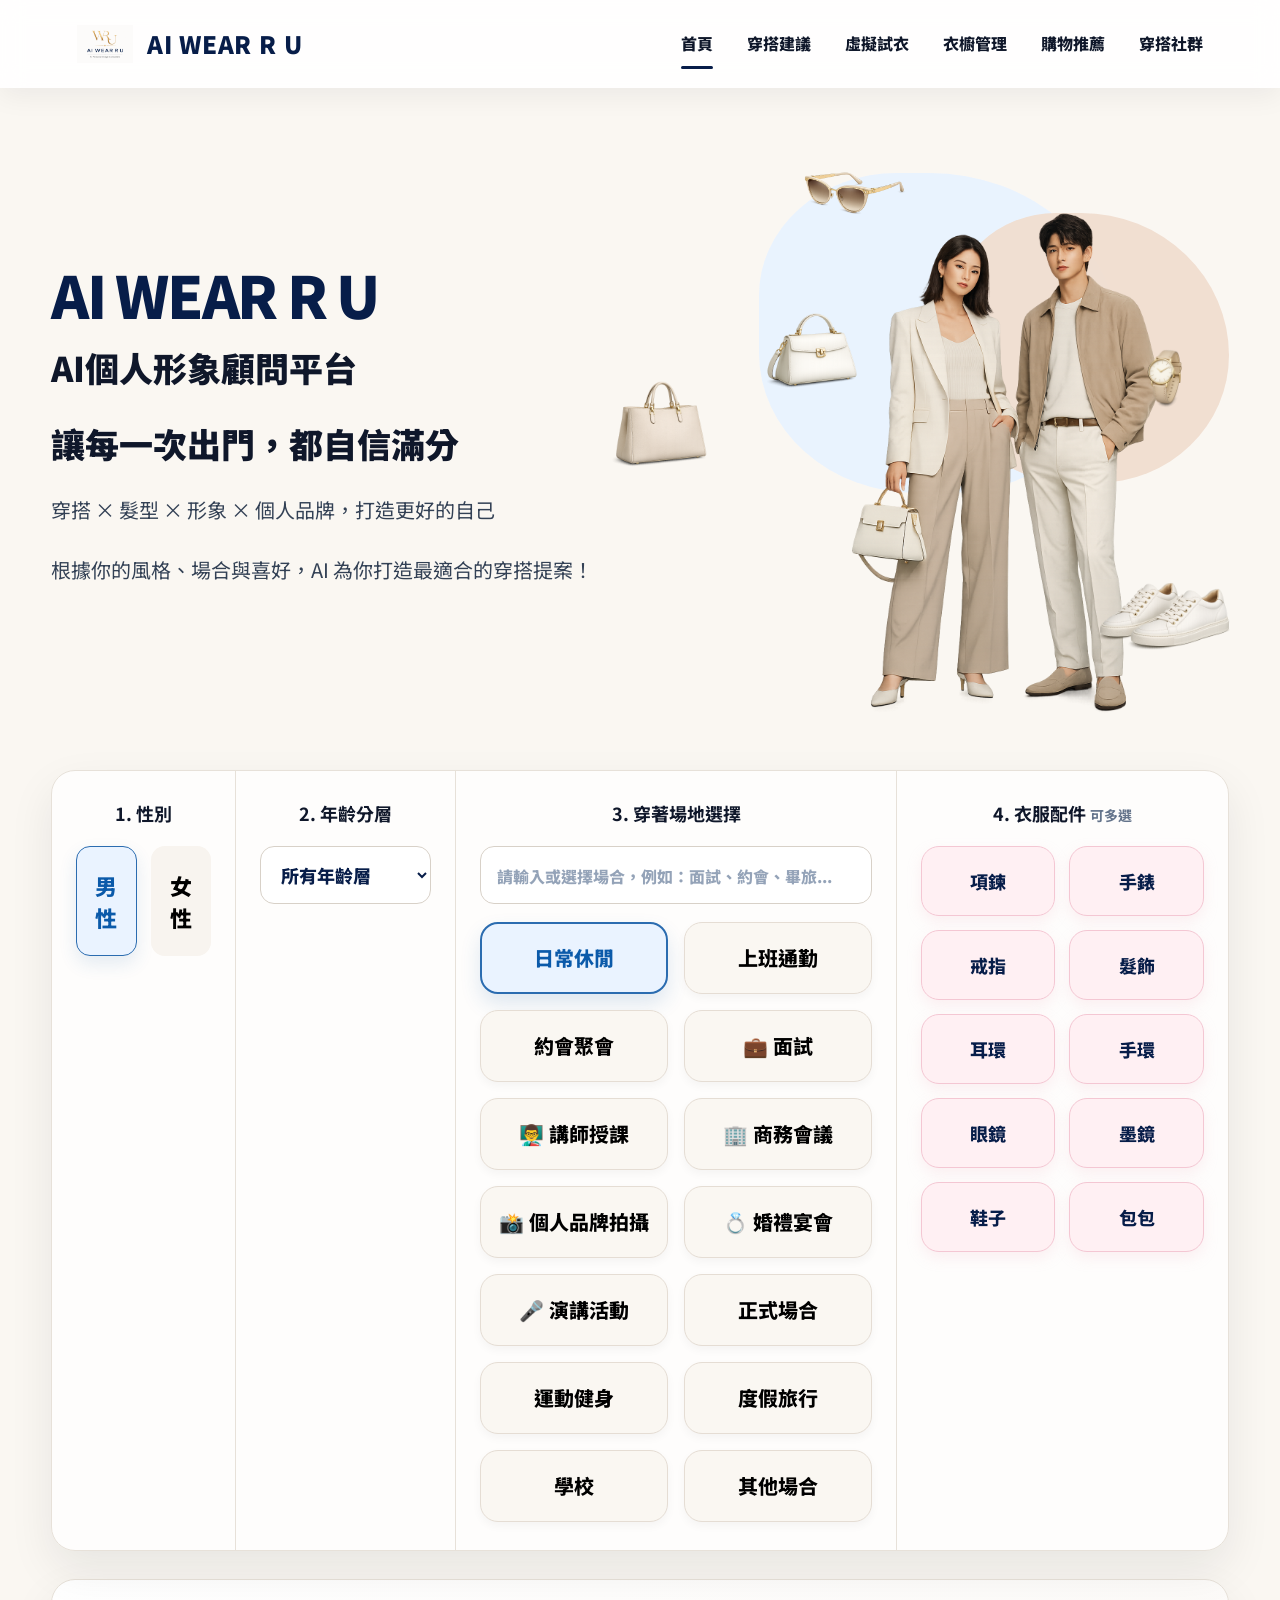
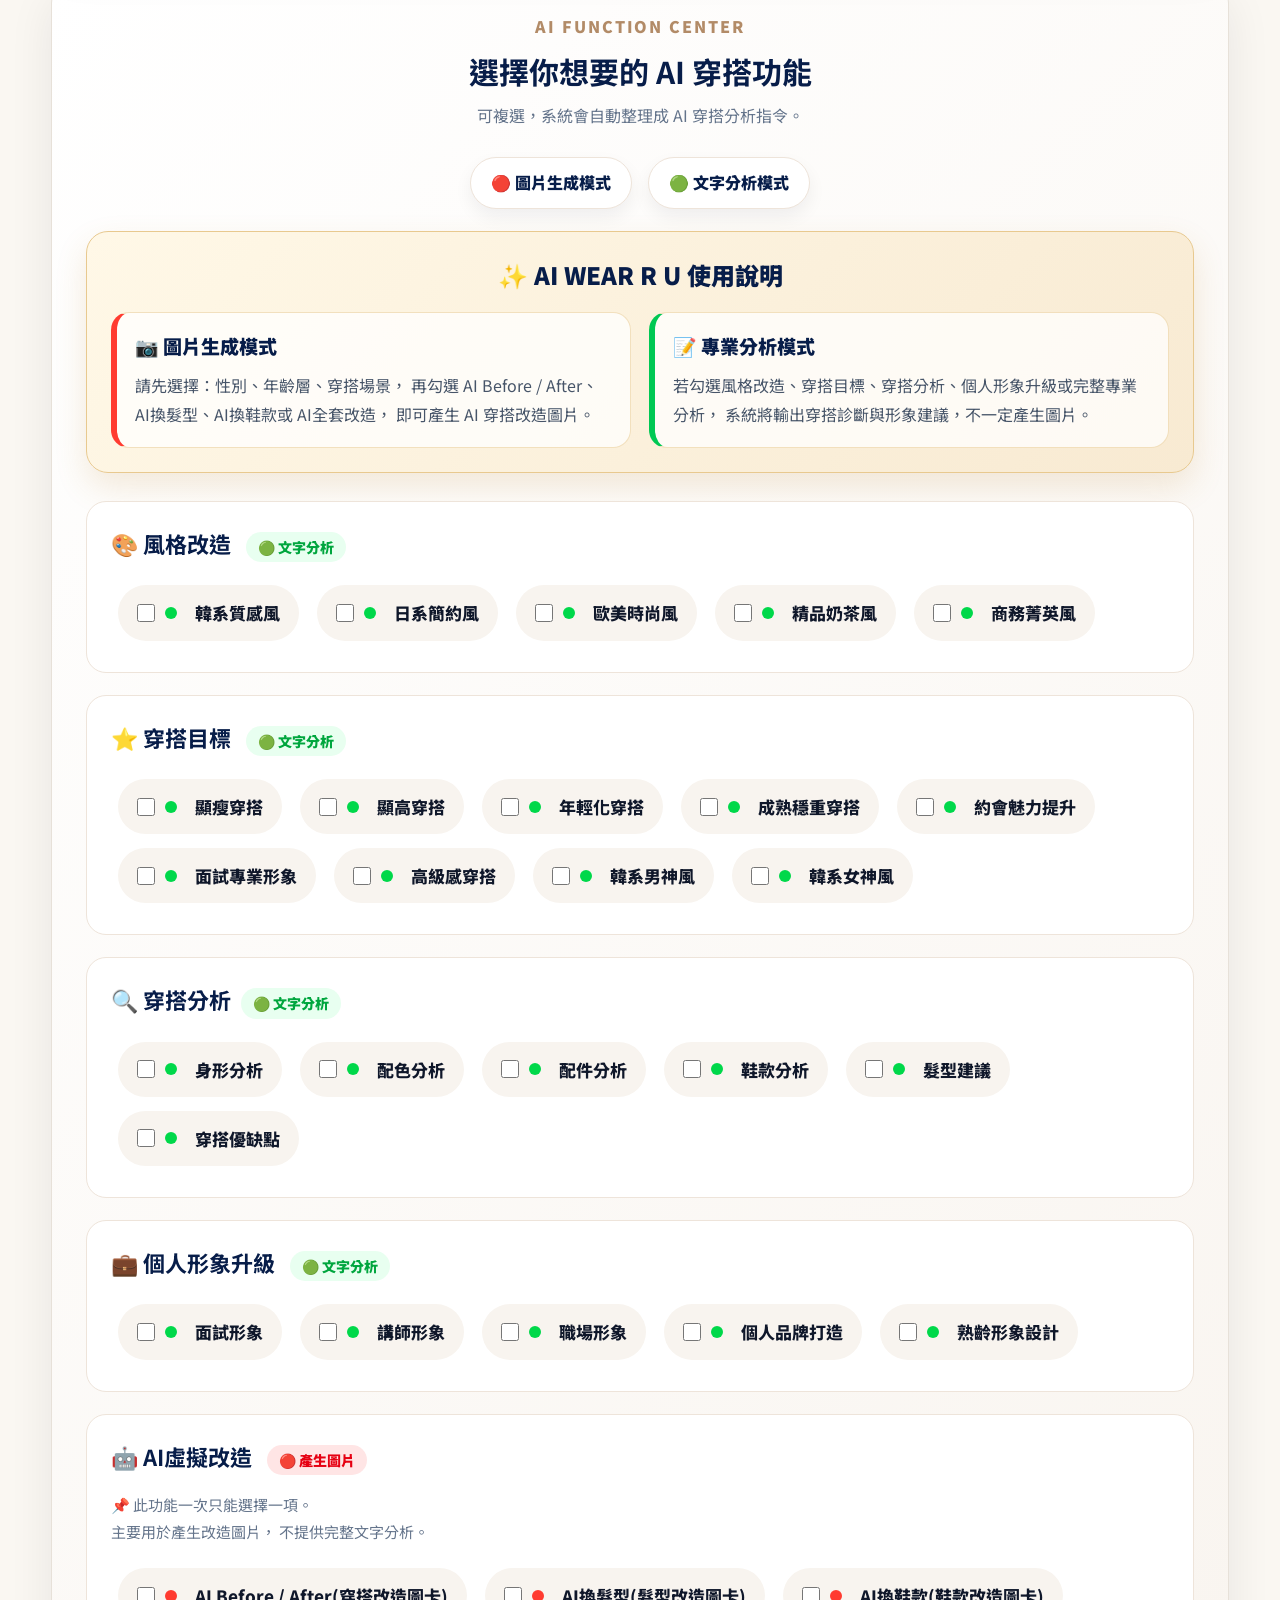
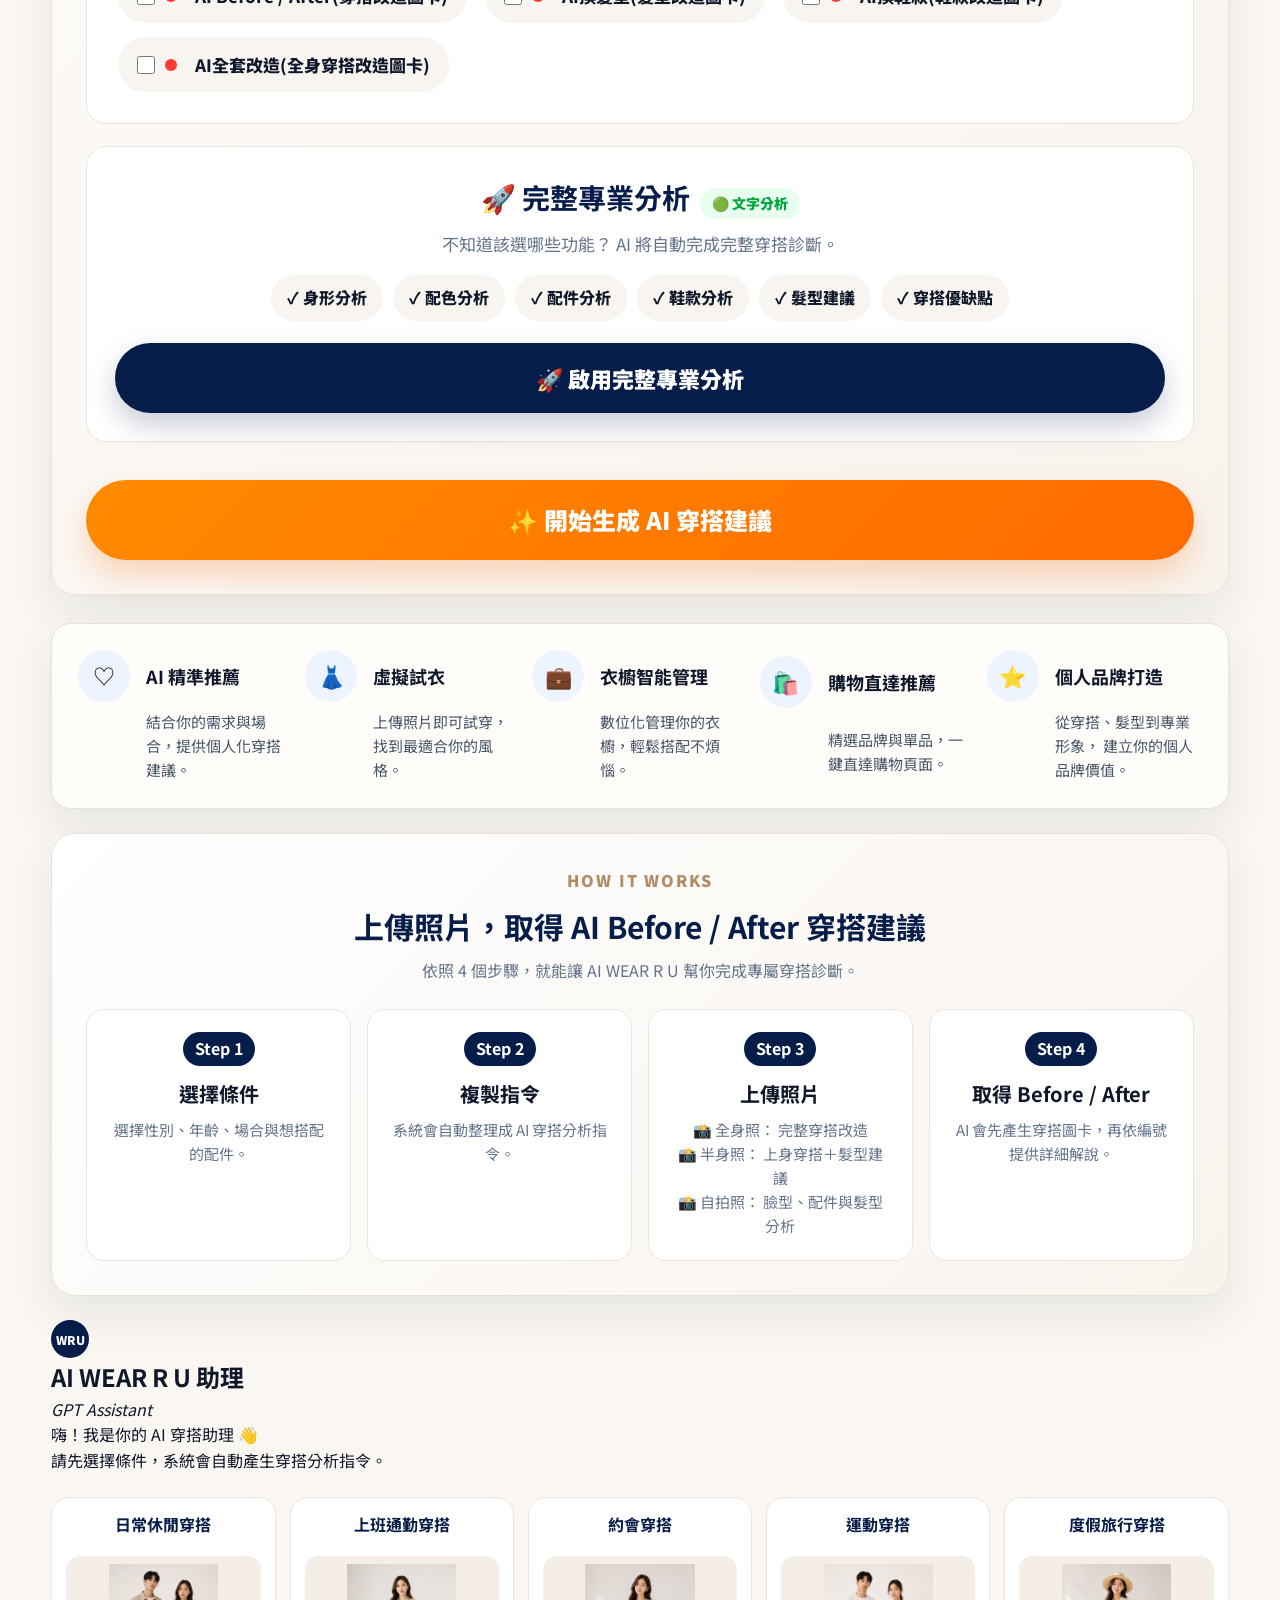
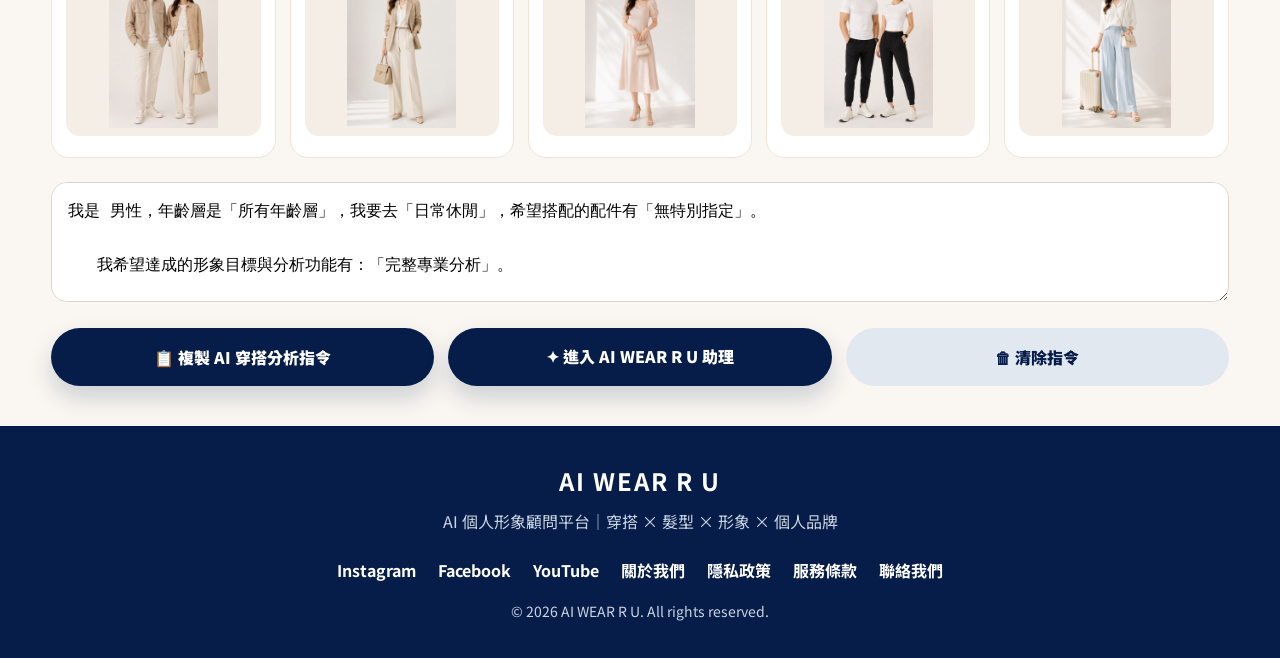
==== index.html @ 5ec74485 "Add files via upload" ====
<!DOCTYPE html>
<html lang="zh-Hant">
<head>
  <meta charset="UTF-8" />
  <meta name="viewport" content="width=device-width, initial-scale=1.0" />
  <meta name="google-site-verification" content="wLQnbGi0252et4Q2FGCubos4FZW1tLeOlk8eGrW8YYI" />
  <meta
       name="description"
       content="AI WEAR R U 是免費 AI 個人形象顧問平台，提供穿搭分析、髮型建議、面試形象、講師形象、職場形象、熟齡形象、AI虛擬改造與個人品牌打造服務。">

  <meta property="og:title"
        content="AI WEAR R U｜AI個人形象顧問平台">

  <meta property="og:description"
        content="穿搭 × 髮型 × 形象 × 個人品牌">

  <meta property="og:image"
        content="https://r91628120.github.io/ai-wear-r-u/og-cover.jpg">

  <meta
       name="keywords"
       content="
       AI穿搭,
       AI穿搭顧問,
       AI形象顧問,
       AI個人形象顧問,
       穿搭分析,
       髮型建議,
       面試穿搭,
       面試形象,
       職場形象,
       熟齡形象,
       個人品牌,
       AI虛擬改造,
       AI Before After,
       AI換髮型,
       AI換鞋款,
       穿搭建議,
       服裝搭配,
       AI個人品牌,
       個人品牌打造,
       講師形象,
       面試形象,
       職場穿搭,
       職場形象,
       熟齡穿搭,
       熟齡形象,
       專業形象顧問,
       個人形象設計

   ">
  
   <meta
      property="og:image"
      content="https://r91628120.github.io/ai-wear-r-u/assets/favicon.png"> 
      
   <meta property="og:type"
         content="website">

    <meta property="og:url"
          content="https://r91628120.github.io/ai-wear-r-u/">

    <meta property="og:site_name"
          content="AI WEAR R U">

    <meta name="robots"
      content="index, follow">

    <meta name="author"
      content="AI WEAR R U">

    <link rel="canonical"
      href="https://r91628120.github.io/ai-wear-r-u/">

    <meta name="twitter:card"
      content="summary_large_image">

    <meta name="twitter:title"
      content="AI WEAR R U｜AI個人形象顧問平台">

    <meta name="twitter:description"
      content="AI穿搭分析、髮型建議、個人品牌打造與AI虛擬改造平台">

    <meta name="twitter:image"
      content="https://r91628120.github.io/ai-wear-r-u/assets/og-cover.jpg">


    <link
      rel="icon"
      type="image/png"
      href="./assets/favicon.png">


  <title>AI WEAR R U｜AI個人形象顧問平台｜穿搭分析・髮型建議・面試形象</title>
  <link rel="stylesheet" href="style.css" />
  <link href="https://fonts.googleapis.com/css2?family=Noto+Sans+TC:wght@400;500;700;900&display=swap" rel="stylesheet">
</head>
<body>
  <header class="site-header">
    <a class="brand" href="#top">
     <img
       src="./assets/logo.png"
       alt="AI WEAR R U"
       class="site-logo"
     >

      <span>AI WEAR R U</span>
    </a>
    <nav class="nav">
      <a class="active" href="#top">首頁</a>
      <a href="#assistant">穿搭建議</a>
      <a href="#tryon">虛擬試衣</a>
      <a href="#wardrobe">衣櫥管理</a>
      <a href="#shop">購物推薦</a>
      <a href="#community">穿搭社群</a>
    </nav>
  </header>

  <main id="top">
    <section class="hero section-shell">
      <div class="hero-copy">
       <h1>AI WEAR R U</h1>

       <h2>AI個人形象顧問平台</h2>
       
        <h2>讓每一次出門，都自信滿分</h2>
        <p>穿搭 × 髮型 × 形象 × 個人品牌，打造更好的自己</p>
        <p>根據你的風格、場合與喜好，AI 為你打造最適合的穿搭提案！</p>
        
      </div>

      <div class="hero-art">

       <div class="blob blob-blue"></div>
       <div class="blob blob-beige"></div>

       <img
         src="./assets/hero-couple.png"
         class="hero-couple"
         alt="AI WEAR R U"
       >

      <img
        src="./assets/sunglasses.png"
        class="floating sunglasses"
      >

      <img
        src="./assets/bag-1.png"
        class="floating bag1"
      >

     <img
        src="./assets/bag-2.png"
        class="floating bag2"
     >

    <img
       src="./assets/watch.png"
       class="floating watch"
    >

    <img
       src="./assets/shoes.png"
       class="floating shoes"
    >

   </div>
    </section>

    <section class="control-panel section-shell">
    
      <div class="step gender-step">
        <h3>1. 性別</h3>
        <div class="choice-row" data-group="gender">
          <button class="choice is-active" data-value="男性">男性</button>
          <button class="choice" data-value="女性">女性</button>
        </div>
      </div>

      <div class="step age-step">
        <h3>2. 年齡分層</h3>
        <select id="age">
          <option value="所有年齡層">所有年齡層</option>
          <option value="青少年 13-18歲">青少年（13-18）</option>
          <option value="年輕族群 19-30歲">年輕族群（19-30）</option>
          <option value="成熟族群 31-54歲">成熟族群（31-54）</option>
          <option value="55歲以上">55+</option>
        </select>
      </div>

      <div class="step occasion-step">
        <h3>3. 穿著場地選擇</h3>
        <input id="customOccasion" type="text" placeholder="請輸入或選擇場合，例如：面試、約會、畢旅..." />
        <div class="pill-grid" data-group="occasion">
          <button class="pill is-active" data-value="日常休閒">日常休閒</button>
          <button class="pill" data-value="上班通勤">上班通勤</button>
          <button class="pill" data-value="約會聚會">約會聚會</button>
          <button class="pill" data-value="面試">💼 面試</button>
          <button class="pill" data-value="講師授課">👨‍🏫 講師授課</button>
          <button class="pill" data-value="商務會議">🏢 商務會議</button>
          <button class="pill" data-value="個人品牌拍攝">📸 個人品牌拍攝</button>
          <button class="pill" data-value="婚禮宴會">💍 婚禮宴會</button>
          <button class="pill" data-value="演講活動">🎤 演講活動</button>
          <button class="pill" data-value="正式場合">正式場合</button>
          <button class="pill" data-value="運動健身">運動健身</button>
          <button class="pill" data-value="度假旅行">度假旅行</button>
          <button class="pill" data-value="學校">學校</button>        
          <button class="pill" data-value="其他場合">其他場合</button>
        </div>
      </div>

      <div class="step accessories-step">
        <h3>4. 衣服配件 <span>可多選</span></h3>
        <div class="accessory-grid" id="accessories">
          <button data-value="項鍊">項鍊</button>
          <button data-value="手錶">手錶</button>
          <button data-value="戒指">戒指</button>
          <button data-value="髮飾">髮飾</button>
          <button data-value="耳環">耳環</button>
          <button data-value="手環">手環</button>
          <button data-value="眼鏡">眼鏡</button>
          <button data-value="墨鏡">墨鏡</button>
          <button data-value="鞋子">鞋子</button>
          <button data-value="包包">包包</button>
        </div>
      </div>

      </section>

      <section class="ai-functions section-shell">
      
        <div class="function-head">
           <span>AI FUNCTION CENTER</span>
             <h2>選擇你想要的 AI 穿搭功能</h2>
             <p>可複選，系統會自動整理成 AI 穿搭分析指令。</p>
        </div>

        <div class="mode-notice">
        <div class="mode-item image-mode">🔴 圖片生成模式</div>
        <div class="mode-item text-mode">🟢 文字分析模式</div>
        </div>

        <div class="usage-card">
           <h3>✨ AI WEAR R U 使用說明</h3>

        <div class="usage-grid">
        <div class="usage-item image">
           <h4>📷 圖片生成模式</h4>
             <p>
               請先選擇：性別、年齡層、穿搭場景，
               再勾選 AI Before / After、AI換髮型、AI換鞋款或 AI全套改造，
               即可產生 AI 穿搭改造圖片。
             </p>
        </div>

        <div class="usage-item text">
           <h4>📝 專業分析模式</h4>
             <p>
                若勾選風格改造、穿搭目標、穿搭分析、個人形象升級或完整專業分析，
                系統將輸出穿搭診斷與形象建議，不一定產生圖片。
             </p>
        </div>
       </div>
      </div>
          
         <div class="func-group">
           <h3>🎨 風格改造
             <span class="mode-badge-green">
                  🟢 文字分析
             </span>
           </h3>

            <label><input type="checkbox" value="韓系質感風"><span class="green-dot"></span>韓系質感風</label>
            <label><input type="checkbox" value="日系簡約風"><span class="green-dot"></span>日系簡約風</label>
            <label><input type="checkbox" value="歐美時尚風"><span class="green-dot"></span>歐美時尚風</label>
            <label><input type="checkbox" value="精品奶茶風"><span class="green-dot"></span>精品奶茶風</label>
            <label><input type="checkbox" value="商務菁英風"><span class="green-dot"></span>商務菁英風</label>

         </div>

         <div class="func-group">

           <h3>⭐ 穿搭目標
             <span class="mode-badge-green">
                🟢 文字分析
             </span>
           </h3>

              <label>
                 <input type="checkbox"
                        value="顯瘦穿搭">
                 <span class="green-dot"></span>
                        顯瘦穿搭
              </label>

              <label>
               <input type="checkbox"
                      value="顯高穿搭">
                       <span class="green-dot"></span>
                       顯高穿搭
              </label>

              <label>
               <input type="checkbox"
                      value="年輕化穿搭">
                       <span class="green-dot"></span>
                       年輕化穿搭
               </label>

              <label>
               <input type="checkbox"
                      value="成熟穩重穿搭">
                      <span class="green-dot"></span>
                      成熟穩重穿搭
               </label>

              <label>
               <input type="checkbox"
                      value="約會魅力提升">
                      <span class="green-dot"></span>
                      約會魅力提升
               </label>

              <label>
               <input type="checkbox"
                      value="面試專業形象">
                      <span class="green-dot"></span>
                      面試專業形象
              </label>

              <label>
                <input type="checkbox"
                       value="高級感穿搭">
                       <span class="green-dot"></span>
                       高級感穿搭
              </label>

              <label>
                <input type="checkbox"
                       value="韓系男神風">
                       <span class="green-dot"></span>
                       韓系男神風
              </label>

               <label>
                 <input type="checkbox"
                        value="韓系女神風">
                        <span class="green-dot"></span>
                        韓系女神風
                 </label>


          </div>  
        
        
         <div class="func-group">

            <h3>🔍 穿搭分析<span class="mode-badge-green">
                 🟢 文字分析</span>
            </h3>

             <label><input type="checkbox" value="身形分析"><span class="green-dot"></span>身形分析</label>

             <label><input type="checkbox" value="配色分析"><span class="green-dot"></span>配色分析</label>

             <label><input type="checkbox" value="配件分析"><span class="green-dot"></span>配件分析</label>

             <label><input type="checkbox" value="鞋款分析"><span class="green-dot"></span>鞋款分析</label>

             <label><input type="checkbox" value="髮型建議"><span class="green-dot"></span>髮型建議</label>

             <label><input type="checkbox" value="穿搭優缺點"><span class="green-dot"></span>穿搭優缺點</label>

         </div>

        <div class="func-group">

            <h3>💼 個人形象升級
              <span class="mode-badge-green">
                 🟢 文字分析
              </span>
            </h3>

             <label>
               <input type="checkbox" value="面試形象">
                 <span class="green-dot"></span>
                 面試形象
             </label>

             <label>
              <input type="checkbox" value="講師形象">
                  <span class="green-dot"></span>
                  講師形象
             </label>

             <label>
              <input type="checkbox" value="職場形象">
                  <span class="green-dot"></span>
                  職場形象
              </label>

              <label>
                  <input type="checkbox" value="個人品牌打造">
                   <span class="green-dot"></span>
                   個人品牌打造
              </label>

              <label>
                  <input type="checkbox" value="熟齡形象設計">
                   <span class="green-dot"></span>
                   熟齡形象設計
              </label>

        </div>

         <div class="func-group">

            <h3>🤖 AI虛擬改造
              <span class="mode-badge-red">
                   🔴 產生圖片</span>
            </h3>

               <p class="virtual-tip">
                📌 此功能一次只能選擇一項。
               <br>
                    主要用於產生改造圖片，
                    不提供完整文字分析。
               </p>


               <label>
                 <input type="checkbox"
                        value="AI Before After">
                        <span class="red-dot"></span>
                          AI Before / After(穿搭改造圖卡)                
                </label>

              <label>
                 <input type="checkbox"
                        value="AI換髮型">
                        <span class="red-dot"></span>
                         AI換髮型(髮型改造圖卡)
              </label>

              <label>
                <input type="checkbox"
                       value="AI換鞋款">
                       <span class="red-dot"></span>
                        AI換鞋款(鞋款改造圖卡)
              </label>

              <label>
               <input type="checkbox"
                      value="AI全套改造">
                      <span class="red-dot"></span>
                       AI全套改造(全身穿搭改造圖卡)
              </label>

        </div> 

        <div class="analysis-box">

             <h3>🚀 完整專業分析<span class="mode-badge-green">
                 🟢 文字分析</span>
             </h3>

                 <p>
                  不知道該選哪些功能？
                  AI 將自動完成完整穿搭診斷。
                 </p>

            <div class="analysis-list">

              <span>✓ 身形分析</span>
              <span>✓ 配色分析</span>
              <span>✓ 配件分析</span>
              <span>✓ 鞋款分析</span>
              <span>✓ 髮型建議</span>
              <span>✓ 穿搭優缺點</span>
              

            </div>

            <button id="fullAnalysisBtn"
                    class="full-analysis-btn">
                   🚀 啟用完整專業分析
            </button>

        </div>

          <button
            class="generate-final-btn"
            id="generatePrompt">

            ✨ 開始生成 AI 穿搭建議

          </button>

       </section>


    <section class="features section-shell">
  <article><span>♡</span><b>AI 精準推薦</b><p>結合你的需求與場合，提供個人化穿搭建議。</p></article>
  <article><span>👗</span><b>虛擬試衣</b><p>上傳照片即可試穿，找到最適合你的風格。</p></article>
  <article><span>💼</span><b>衣櫥智能管理</b><p>數位化管理你的衣櫥，輕鬆搭配不煩惱。</p></article>
  <article><span>🛍️</span><b>購物直達推薦</b><p>精選品牌與單品，一鍵直達購物頁面。</p></article>
  <article>
     <span>⭐</span>
     <b>個人品牌打造</b>
     <p>
       從穿搭、髮型到專業形象，
       建立你的個人品牌價值。
     </p>
  </article>
</section>

<section class="upload-guide section-shell">
  <div class="guide-head">
    <span>HOW IT WORKS</span>
    <h2>上傳照片，取得 AI Before / After 穿搭建議</h2>
    <p>依照 4 個步驟，就能讓 AI WEAR R U 幫你完成專屬穿搭診斷。</p>
  </div>

  <div class="guide-steps">
    <article>
      <b>Step 1</b>
      <h3>選擇條件</h3>
      <p>選擇性別、年齡、場合與想搭配的配件。</p>
    </article>

    <article>
      <b>Step 2</b>
      <h3>複製指令</h3>
      <p>系統會自動整理成 AI 穿搭分析指令。</p>
    </article>

    <article>
      <b>Step 3</b>
     <h3>上傳照片</h3>

      <p>
        📸 全身照：
            完整穿搭改造<br>

        📸 半身照：
           上身穿搭＋髮型建議<br>

        📸 自拍照：
           臉型、配件與髮型分析
      </p>
    </article>

    <article>
      <b>Step 4</b>
      <h3>取得 Before / After</h3>
      <p>AI 會先產生穿搭圖卡，再依編號提供詳細解說。</p>
    </article>
   </div>
  </section>

  <section class="assistant-v3 section-shell" id="assistant">
         <div class="chat-area">
           <div class="assistant-title">
          <span class="brand-mark small">WRU</span>
           <h2>AI WEAR R U 助理</h2>
           <em>GPT Assistant</em>
         </div>

         <div class="message">
           嗨！我是你的 AI 穿搭助理 👋<br>
           請先選擇條件，系統會自動產生穿搭分析指令。
         </div>

    <div class="look-row">
      <article>
        <b>日常休閒穿搭</b>
        <img src="./assets/look-casual.png" class="look-img" alt="日常休閒穿搭">
      </article>

      <article>
        <b>上班通勤穿搭</b>
        <img src="./assets/look-work.png" class="look-img" alt="上班通勤穿搭">
      </article>

      <article>
        <b>約會穿搭</b>
        <img src="./assets/look-date-1.png" class="look-img" alt="約會穿搭">
      </article>

      <article>
        <b>運動穿搭</b>
        <img src="./assets/look-sport.png" class="look-img" alt="運動穿搭">
      </article>

      <article>
        <b>度假旅行穿搭</b>
        <img src="./assets/look-travel.png" class="look-img" alt="度假旅行穿搭">
      </article>
       
    </div>

    <div class="prompt-bar">
      <textarea id="promptPreview" placeholder="系統會自動產生穿搭指令，也可以自行修改內容..."></textarea>
    </div>

    <div class="v3-actions">
      <button id="copyPromptBtn" class="locked-btn">
        📋 複製 AI 穿搭分析指令
      </button>

      <a id="gptLink"
         href="https://chatgpt.com/g/g-6a1d87b0c6b48191aaa400c9c937a813-ai-wear-r-u-zhi-hui-chuan-da-gu-wen-ping-tai"
         target="_blank"
         class="enter-gpt-btn">
        ✦ 進入 AI WEAR R U 助理
      </a>

      <button type="button" id="clearPromptBtn" class="secondary-btn">
        🗑 清除指令
      </button>
    </div>

    <div id="toast" class="toast">
      已複製 AI 穿搭分析指令！
    </div>
  </div>
</section>



  </main>

  <footer class="footer">
  <div class="footer-brand">
    <b>AI WEAR R U</b>
    <p>AI 個人形象顧問平台｜穿搭 × 髮型 × 形象 × 個人品牌</p>
  </div>

  <div class="footer-links">
    <a href="#">Instagram</a>
    <a href="#">Facebook</a>
    <a href="#">YouTube</a>
    <a href="./about.html">關於我們</a>
    <a href="./privacy.html">隱私政策</a>
    <a href="./terms.html">服務條款</a>
    <a href="./contact.html">聯絡我們</a>
  </div>

  <p class="footer-copy">© 2026 AI WEAR R U. All rights reserved.</p>
</footer>
  
  <script src="script.js"></script>
  
  <!-- GoatCounter -->
  <script 
    data-goatcounter="https://ai-agri-education.goatcounter.com/count"
    async
    src="//gc.zgo.at/count.js">
  </script>

</body>
</html>
---- style.css ----
:root{
  --navy:#071d49;
  --ink:#0f172a;
  --muted:#64748b;
  --line:#e7e1d9;
  --cream:#faf7f2;
  --card:#ffffff;
  --soft:#f4eee7;
  --blue-soft:#e9f3ff;
  --shadow:0 18px 45px rgba(15,23,42,.08);
  --radius:24px;
}
*{box-sizing:border-box;margin:0;padding:0}
html{scroll-behavior:smooth}
body{font-family:'Noto Sans TC',sans-serif;background:var(--cream);color:var(--ink);line-height:1.6}
a{text-decoration:none;color:inherit}
button,input,select{font-family:inherit}
.site-header{height:88px;display:flex;align-items:center;justify-content:space-between;padding:0 6vw;background:rgba(255,255,255,.88);backdrop-filter:blur(12px);box-shadow:0 8px 26px rgba(15,23,42,.06);position:sticky;top:0;z-index:20}
.brand{display:flex;align-items:center;gap:14px;font-size:26px;font-weight:900;color:var(--navy);letter-spacing:.03em}.brand-mark{width:48px;height:48px;border-radius:50%;display:grid;place-items:center;background:var(--navy);color:#fff;font-weight:900;font-size:15px}.brand-mark.small{width:38px;height:38px;font-size:12px}.nav{display:flex;gap:34px;font-weight:800}.nav a{position:relative}.nav a.active::after,.nav a:hover::after{content:"";position:absolute;left:50%;bottom:-12px;transform:translateX(-50%);width:32px;height:3px;background:var(--navy);border-radius:999px}
.site-logo{
  width:60px;
  height:60px;
  object-fit:contain;
}

.section-shell{width:min(1180px,92vw);margin:0 auto}.hero{min-height:720px;display:grid;grid-template-columns:1.02fr .98fr;align-items:center;padding:40px 0}.hero-copy h1{font-size:clamp(34px,5vw,58px);line-height:1.12;color:var(--navy);font-weight:900;letter-spacing:-.04em}.hero-copy h2{font-size:clamp(22px,3vw,34px);margin:14px 0 22px;font-weight:900}.hero-copy p{font-size:20px;color:#334155;margin-bottom:28px}.primary-btn,.generate-btn,.locked-btn{display:inline-flex;align-items:center;justify-content:center;border:0;background:linear-gradient(135deg,#071d49,#0c2d66);color:#fff;border-radius:999px;font-weight:900;box-shadow:0 12px 28px rgba(7,29,73,.22);cursor:pointer}.primary-btn{padding:18px 36px;font-size:22px}.hero-art{min-height:700px;position:relative}.blob{position:absolute;border-radius:42% 58% 52% 48%;filter:blur(.1px);opacity:.95}.blob-blue{width:360px;height:320px;background:var(--blue-soft);right:110px;top:45px}.blob-beige{width:280px;height:270px;background:#f1ded0;right:0;top:85px}.person{position:absolute;bottom:0;display:grid;place-items:center;font-weight:900;color:#fff;text-shadow:0 3px 18px rgba(0,0,0,.22);box-shadow:var(--shadow);background:linear-gradient(160deg,#c8b49e,#87644d);border:10px solid rgba(255,255,255,.7)}.male{width:190px;height:350px;border-radius:92px 92px 20px 20px;right:260px}.female{width:170px;height:330px;border-radius:86px 86px 22px 22px;right:90px;background:linear-gradient(160deg,#d8c3b1,#9a755c)}.float-item{position:absolute;font-size:48px;filter:drop-shadow(0 14px 18px rgba(15,23,42,.12))}.sunglasses{right:385px;top:35px}.bag{right:310px;top:200px}.watch{right:5px;top:210px}.shoes{right:0;bottom:80px}
.control-panel{
  background:rgba(255,255,255,.82);
  border:1px solid var(--line);
  border-radius:var(--radius);
  box-shadow:var(--shadow);

  display:grid;
  grid-template-columns:1fr 1.2fr 2.4fr 1.8fr;

  gap:0;
  margin-top:-18px;
  position:relative;
  z-index:5;
  overflow:hidden;
}
 
.step{
  padding:28px 24px;
  border-right:1px solid var(--line);
}

.step:last-of-type{
  border-right:0;
}

.step h3{
  font-size:18px;
  margin-bottom:18px;
  text-align:center;
}

.step h3 span{
  font-size:14px;
  color:var(--muted);
  font-weight:700;
}

.choice-row{
  display:grid;
  grid-template-columns:1fr 1fr;
  gap:14px;
}

.choice,
.pill,
.accessory-grid button{
  border:1px solid transparent;
  background:#f8f4ef;
  border-radius:14px;
  padding:14px 16px;
  font-weight:800;

  font-size:20px;   /* 原本18 */

  cursor:pointer;
  transition:.2s;
}
.choice{
  min-height:110px;
  font-size:22px;
}

.pill{
  min-height:72px;

  border-radius:18px;

  border:1px solid #e5ddd4;

  background:#faf7f2;

  box-shadow:
    0 4px 10px rgba(0,0,0,.04);

  transition:.2s;
}

.accessory-grid button{
  min-height:70px;
  font-size:18px;
}

.choice.is-active,
.pill.is-active{
  border-color:#2b6cb0;
  background:#eaf3ff;
  color:#0b5aaa;
  box-shadow:0 8px 18px rgba(43,108,176,.12);
}

.accessory-grid{
  display:grid;
  grid-template-columns:repeat(2,1fr);
  gap:14px;
}

.accessory-grid button{
  background:#fff0f3;
  border:1px solid #f4c7d3;
  border-radius:18px;
  color:#071d49;
  box-shadow:0 6px 14px rgba(244,199,211,.25);
}

.accessory-grid button:hover{
  background:#ffe4ec;
}

.accessory-grid button.is-active{
  background:#ffe4ec;
  border-color:#e78ca4;
  color:#b91c4c;
}

.features{
  margin-top:24px;
  background:#fffdf9;
  border:1px solid var(--line);
  border-radius:20px;
  box-shadow:var(--shadow);
  display:grid;
  grid-template-columns:repeat(auto-fit,minmax(180px,1fr));
  gap:12px;
  padding:26px;
}

.features article{
  display:grid;
  grid-template-columns:54px 1fr;
  gap:8px 14px;
  align-items:center;
}

.features span{
  width:52px;
  height:52px;
  border-radius:50%;
  display:grid;
  place-items:center;
  background:#eef4ff;
  font-size:22px;
}

.features b{
  font-size:18px;
}

.features p{
  grid-column:2;
  color:#475569;
  font-size:15px;
}


@media(max-width:980px){

  .site-header{
    height:auto;
    padding:18px 5vw;
    align-items:flex-start;
  }

  .nav{
    display:none;
  }

  .hero{
    grid-template-columns:1fr;
    padding-top:40px;
  }

  .hero-art{
    min-height:320px;
  }

  .male{
    right:45%;
    height:270px;
    width:150px;
  }

  .female{
    right:12%;
    height:255px;
    width:132px;
  }

  .blob-blue{
    right:20%;
    width:280px;
    height:230px;
  }

  .blob-beige{
    right:2%;
    width:220px;
    height:210px;
  }

  .control-panel{
    grid-template-columns:1fr;
  }

  .step{
    border-right:0;
    border-bottom:1px solid var(--line);
  }

  .pill-grid{
    grid-template-columns:repeat(2,1fr);
  }

  .accessory-grid{
    grid-template-columns:repeat(3,1fr);
  }

  .features{
    grid-template-columns:repeat(auto-fit,minmax(180px,1fr));
  }

  .assistant{
    grid-template-columns:1fr;
  }

  .look-row{
    grid-template-columns:repeat(2,1fr);
  }

}
@media(max-width:560px){.brand{font-size:20px}.hero-copy h1{font-size:36px}.hero-copy h2{font-size:24px}.hero-copy p{font-size:17px}.primary-btn{width:100%;font-size:18px}.hero-art{display:none}.control-panel{margin-top:20px}.accessory-grid,.pill-grid{grid-template-columns:repeat(2,1fr)}.look-row{grid-template-columns:1fr}.footer{gap:14px}}

.action-buttons{
display:flex;
flex-direction:column;
gap:10px;
margin-top:15px;
}

.action-buttons{
  display:flex;
  flex-direction:column;
  gap:10px;
  margin-top:15px;
  width:100%;
}

.profile-card .secondary-btn{
  display:flex;
  align-items:center;
  justify-content:center;
  width:100%;
  height:48px;
  border:none;
  border-radius:999px;
  background:#e2e8f0;
  color:#071d49;
  font-size:16px;
  font-weight:900;
  cursor:pointer;
  box-shadow:0 8px 18px rgba(15,23,42,.08);
}

.profile-card .secondary-btn:hover{
  background:#cbd5e1;
}
.hero{
    min-height:620px;
}

.hero-art{
    min-height:620px;
}

.hero-couple{
    position:absolute;
    bottom:0;
    right:30px;

    height:560px;
    width:auto;

    z-index:5;
}

.floating{
  position:absolute;
  z-index:6;
}

.sunglasses{
  width:110px;
  top:30px;
  right:320px;
}

.bag1{
  width:130px;
  top:180px;
  right:350px;
}

.bag2{
  width:140px;
  top:250px;
  right:500px;
}

.watch{
  width:90px;
  top:220px;
  right:20px;
}

.shoes{
  width:150px;
  bottom:80px;
  right:-10px;
}

.upload-guide{
  margin-top:24px;
  background:linear-gradient(135deg,#fff,#f8f3ed);
  border:1px solid var(--line);
  border-radius:24px;
  box-shadow:var(--shadow);
  padding:34px;
}

.guide-head{
  text-align:center;
  margin-bottom:26px;
}

.guide-head span{
  color:#b28b67;
  font-weight:900;
  letter-spacing:.12em;
}

.guide-head h2{
  color:var(--navy);
  font-size:30px;
  margin:8px 0;
}

.guide-head p{
  color:#64748b;
}

.guide-steps{
  display:flex;
  justify-content:space-between;
  gap:16px;
  margin-top:20px;
}

.guide-steps article{
  flex:1;
}

.guide-steps article{
  background:white;
  border:1px solid #eee4da;
  border-radius:18px;
  padding:22px;
  text-align:center;
}

.guide-steps b{
  display:inline-flex;
  align-items:center;
  justify-content:center;
  width:72px;
  height:34px;
  border-radius:999px;
  background:#071d49;
  color:white;
  margin-bottom:12px;
}

.guide-steps h3{
  font-size:20px;
  margin-bottom:8px;
}

.guide-steps p{
  color:#64748b;
  font-size:15px;
}

@media(max-width:980px){
  .guide-steps{
    flex-wrap:wrap;
  }

  .guide-steps article{
    flex:1 1 calc(50% - 16px);
  }
}

@media(max-width:560px){
  .guide-steps article{
    flex:1 1 100%;
  }
}

.look-img{
  width:100%;
  height:220px;
  object-fit:contain;
  border-radius:14px;
  background:linear-gradient(160deg,#f8f5f1,#eadfD3);
  margin-top:10px;
  padding:8px;
}
@media(max-width:768px){

  .choice{
    font-size:20px;
    min-height:90px;
  }

  .pill{
    font-size:18px;
    min-height:60px;
  }

  .accessory-grid button{
    font-size:18px;
    min-height:60px;
  }

  select{
    font-size:18px;
    height:56px;
  }

  .step h3{
    font-size:24px;
  }

}

.assistant-v3{
  margin-top:24px;
  margin-bottom:28px;
}

.assistant-v3 .chat-area{
  width:100%;
}

.assistant-v3{
  margin-top:24px;
  margin-bottom:28px;
}

.assistant-v3 .chat-area{
  width:100%;
}

.prompt-bar textarea{
  width:100%;
  min-height:120px;
  border:1px solid #d9d4cc;
  border-radius:16px;
  padding:16px;
  font-size:16px;
  line-height:1.7;
  resize:vertical;
}

.v3-actions{
  display:grid;
  grid-template-columns:1fr 1fr 1fr;
  gap:14px;
  margin-top:20px;
}

.enter-gpt-btn,
.v3-actions .locked-btn,
.v3-actions .secondary-btn{
  height:58px;
  border-radius:999px;
  display:flex;
  align-items:center;
  justify-content:center;
  font-weight:900;
  font-size:16px;
  border:none;
  cursor:pointer;
}

.enter-gpt-btn,
.v3-actions .locked-btn{
  background:#071d49;
  color:white;
  box-shadow:0 12px 24px rgba(7,29,73,.18);
}

.v3-actions .secondary-btn{
  background:#e2e8f0;
  color:#071d49;
}

.toast{
  display:none;
  margin-top:14px;
  padding:12px 16px;
  border-radius:999px;
  background:#eaf3ff;
  color:#071d49;
  font-weight:900;
  text-align:center;
}

.toast.show{
  display:block;
}

@media(max-width:768px){
  .v3-actions{
    grid-template-columns:1fr;
  }
}

.ai-functions{
  margin-top:24px;
  background:#fff;
  border-radius:24px;
  padding:30px;
  box-shadow:var(--shadow);
}

.func-group{
  margin-bottom:30px;
}

.func-group h3{
  margin-bottom:15px;
  color:#071d49;
}

.func-group label{
  display:inline-flex;
  align-items:center;
  gap:8px;

  padding:12px 18px;
  margin:6px;

  border-radius:12px;
  background:#f8f4ef;

  cursor:pointer;

  font-weight:700;
}

.full-analysis-btn{

  width:100%;
  height:70px;

  border:none;
  border-radius:999px;

  background:#071d49;
  color:white;

  font-size:22px;
  font-weight:900;

  cursor:pointer;
}
.function-head{
  text-align:center;
  margin-bottom:26px;
}

.function-head span{
  color:#b28b67;
  font-weight:900;
  letter-spacing:.12em;
}

.function-head h2{
  color:#071d49;
  font-size:30px;
  margin:8px 0;
}

.function-head p{
  color:#64748b;
}
/* ===== AI WEAR R U v6.0 功能選擇區：區塊模式修正版 ===== */

.ai-functions{
  margin-top:28px;
  margin-bottom:28px;
  background:linear-gradient(135deg,#fff,#f8f3ed);
  border:1px solid var(--line);
  border-radius:24px;
  padding:34px;
  box-shadow:var(--shadow);
}

.function-head{
  text-align:center;
  margin-bottom:28px;
}

.function-head span{
  color:#b28b67;
  font-weight:900;
  letter-spacing:.12em;
}

.function-head h2{
  color:var(--navy);
  font-size:30px;
  margin:8px 0;
}

.function-head p{
  color:#64748b;
}

.func-group{
  background:#fff;
  border:1px solid #eee4da;
  border-radius:20px;
  padding:24px;
  margin-bottom:22px;
}

.func-group h3{
  color:var(--navy);
  font-size:22px;
  margin-bottom:16px;
}

.func-group label{
  display:inline-flex;
  align-items:center;
  gap:10px;
  padding:13px 18px;
  margin:7px;
  border-radius:999px;
  background:#f8f4ef;
  border:1px solid transparent;
  font-size:17px;
  font-weight:800;
  cursor:pointer;
}

.func-group input[type="checkbox"]{
  width:18px;
  height:18px;
  flex:0 0 auto;
  accent-color:#071d49;
}

.func-group label:has(input:checked){
  background:#eaf3ff;
  border-color:#2b6cb0;
  color:#0b5aaa;
}

.full-analysis-btn{
  width:100%;
  height:70px;
  border:none;
  border-radius:999px;
  background:#071d49;
  color:white;
  font-size:22px;
  font-weight:900;
  cursor:pointer;
  box-shadow:0 12px 28px rgba(7,29,73,.22);
}

@media(max-width:768px){
  .ai-functions{
    padding:24px 18px;
  }

  .func-group label{
    width:100%;
    margin:6px 0;
    justify-content:flex-start;
    font-size:18px;
  }
}
/* ===== v6.1 完整專業分析 ===== */

.analysis-box{

  background:white;

  border:1px solid #eee4da;

  border-radius:20px;

  padding:28px;

  margin-bottom:22px;

  text-align:center;

}

.analysis-box h3{

  color:#071d49;

  font-size:28px;

  margin-bottom:10px;

}

.analysis-box p{

  color:#64748b;

  margin-bottom:18px;

  font-size:17px;

}

.analysis-list{

  display:flex;

  flex-wrap:wrap;

  justify-content:center;

  gap:10px;

  margin-bottom:22px;

}

.analysis-list span{

  background:#f8f4ef;

  padding:10px 16px;

  border-radius:999px;

  font-weight:800;

}

/* 橘色 CTA */

.generate-final-btn{

  width:100%;

  height:80px;

  border:none;

  border-radius:999px;

  background:linear-gradient(
  135deg,
  #ff8a00,
  #ff6b00
  );

  color:white;

  font-size:24px;

  font-weight:900;

  cursor:pointer;

  margin-top:16px;

  box-shadow:
  0 15px 30px rgba(255,106,0,.25);

}

.generate-final-btn:hover{

  transform:translateY(-2px);

}

.virtual-tip{

  margin-bottom:16px;

  color:#64748b;

  font-size:15px;

  line-height:1.8;

}

.brand{
  min-width:260px;
}

.site-logo{
  width:56px;
  height:56px;
  object-fit:contain;
  display:block;
  flex-shrink:0;
}

.age-step select,
.occasion-step input{
  width:100%;
  height:58px;
  padding:0 16px;
  border:1px solid #d8d1c8;
  border-radius:14px;
  background:#fff;
  color:#071d49;
  font-size:18px;
  font-weight:800;
}

.occasion-step input::placeholder{
  color:#94a3b8;
  font-size:16px;
}

.look-row{
  display:grid;
  grid-template-columns:repeat(5,1fr);
  gap:14px;
  margin:24px 0;
}

.look-row article{
  background:#fff;
  border:1px solid #eee4da;
  border-radius:18px;
  padding:14px;
  text-align:center;
}

.look-row article b{
  display:block;
  font-size:16px;
  margin-bottom:8px;
  color:#071d49;
}

.look-img{
  width:100%;
  height:180px;
  object-fit:contain;
  border-radius:14px;
  background:#f4eee7;
  padding:8px;
}

@media(max-width:980px){
  .look-row{
    grid-template-columns:repeat(2,1fr);
  }
}

@media(max-width:560px){
  .look-row{
    grid-template-columns:1fr;
  }
}

.footer{
  margin-top:40px;
  padding:36px 6vw;
  background:#071d49;
  color:#fff;
  text-align:center;
}

.footer-brand b{
  font-size:24px;
  letter-spacing:.08em;
}

.footer-brand p{
  margin-top:8px;
  color:#cbd5e1;
}

.footer-links{
  display:flex;
  justify-content:center;
  flex-wrap:wrap;
  gap:22px;
  margin:24px 0 16px;
}

.footer-links a{
  color:#fff;
  font-weight:700;
}

.footer-copy{
  color:#cbd5e1;
  font-size:14px;
}

.pill-grid{
  display:grid;

  grid-template-columns:
  repeat(auto-fit,minmax(130px,1fr));

  gap:16px;

  margin-top:18px;
}

.pill:hover{
  transform:translateY(-2px);

  background:#fff;
}

.pill.is-active{
  background:#eaf3ff;

  border:2px solid #2b6cb0;

  color:#0b5aaa;

  box-shadow:
    0 10px 20px rgba(43,108,176,.15);
}

.page-container{
max-width:900px;
margin:60px auto;
padding:40px;
background:#fff;
border-radius:24px;
box-shadow:0 10px 30px rgba(0,0,0,.05);
}

.page-container h1{
font-size:40px;
color:#0b2b66;
margin-bottom:30px;
}

.page-container h2{
font-size:24px;
color:#0b2b66;
margin-top:30px;
margin-bottom:15px;
}

.page-container p{
line-height:2;
font-size:18px;
color:#444;
}

/* 法律頁／關於頁 Header Logo 修正 */
.site-header .brand img{
  width:56px;
  height:56px;
  object-fit:contain;
  display:block;
  flex-shrink:0;
}

.site-header .brand span{
  font-size:24px;
  font-weight:900;
  color:#071d49;
  line-height:1.2;
}

@media(max-width:560px){
  .site-header .brand img{
    width:44px;
    height:44px;
  }

  .site-header .brand span{
    font-size:20px;
  }
}

.mode-badge-red{
  display:inline-block;
  margin-left:10px;
  padding:4px 12px;
  border-radius:999px;
  background:#ffe5e5;
  color:#e60012;
  font-size:14px;
  font-weight:900;
}

.mode-badge-green{
  display:inline-block;
  margin-left:10px;
  padding:4px 12px;
  border-radius:999px;
  background:#e8fff0;
  color:#00a63e;
  font-size:14px;
  font-weight:900;
}

.green-dot{
  display:inline-block;
  width:12px;
  height:12px;
  border-radius:50%;
  background:#00d84a;
  margin-right:8px;
}

.red-dot{
  display:inline-block;
  width:12px;
  height:12px;
  border-radius:50%;
  background:#ff3b30;
  margin-right:8px;
}

/* ===== v6.5 金色使用說明卡 ===== */

.usage-card{
  margin:22px auto 28px;
  padding:24px;
  border-radius:22px;
  background:linear-gradient(135deg,#fff8e7,#f8ead2);
  border:1px solid #e8c98f;
  box-shadow:0 14px 32px rgba(184,132,46,.16);
  text-align:left;
}

.usage-card h3{
  text-align:center;
  color:#071d49;
  font-size:24px;
  margin-bottom:18px;
  font-weight:900;
}

.usage-grid{
  display:grid;
  grid-template-columns:1fr 1fr;
  gap:18px;
}

.usage-item{
  background:rgba(255,255,255,.75);
  border-radius:18px;
  padding:18px;
  border:1px solid rgba(232,201,143,.55);
}

.usage-item h4{
  font-size:19px;
  color:#071d49;
  margin-bottom:10px;
  font-weight:900;
}

.usage-item p{
  color:#475569;
  font-size:16px;
  line-height:1.8;
}

.usage-item.image{
  border-left:6px solid #ff3b30;
}

.usage-item.text{
  border-left:6px solid #00c853;
}

@media(max-width:768px){
  .usage-grid{
    grid-template-columns:1fr;
  }

  .usage-card{
    padding:20px;
  }

  .usage-card h3{
    font-size:22px;
  }
}

.mode-notice{
  display:flex;
  justify-content:center;
  gap:16px;
  margin:18px auto 20px;
  flex-wrap:wrap;
}

.mode-item{
  padding:12px 20px;
  border-radius:999px;
  background:#fff;
  border:1px solid #eee4da;
  font-weight:900;
  color:#071d49;
  box-shadow:0 8px 18px rgba(15,23,42,.06);
}
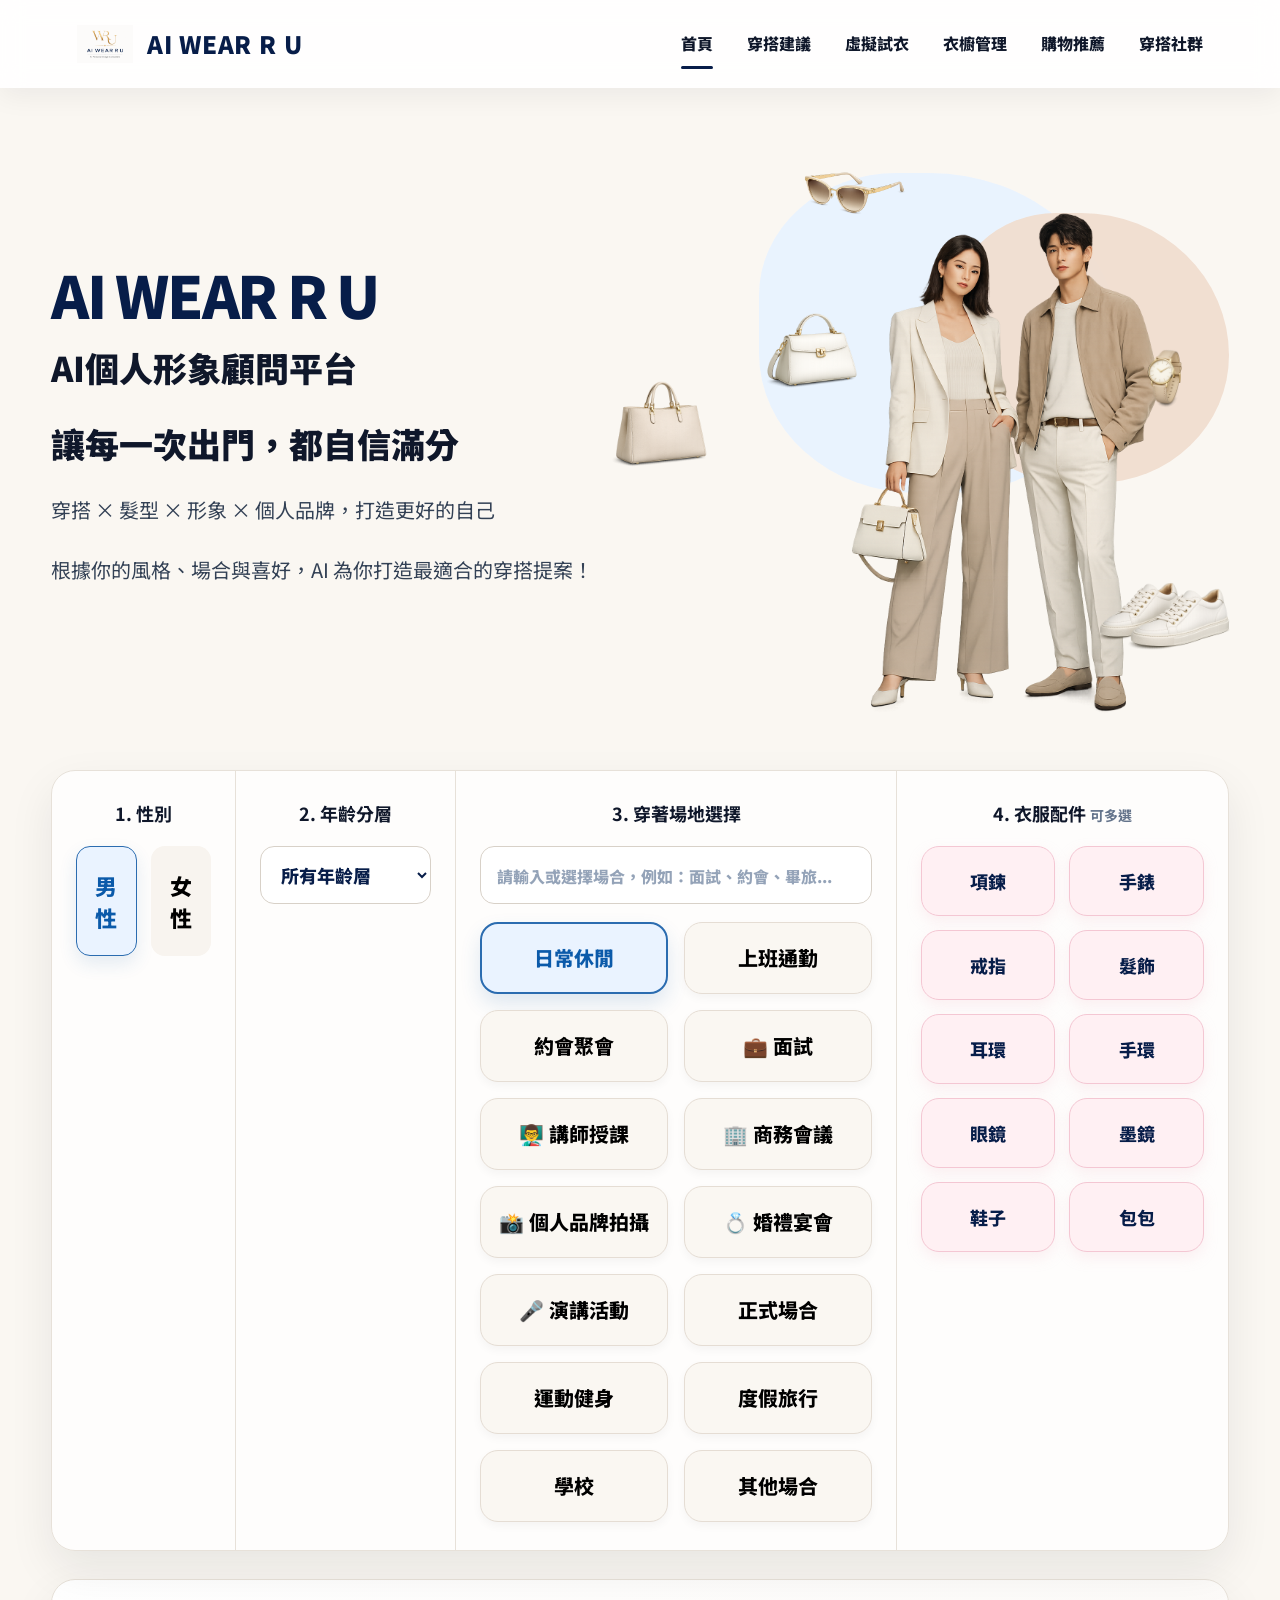
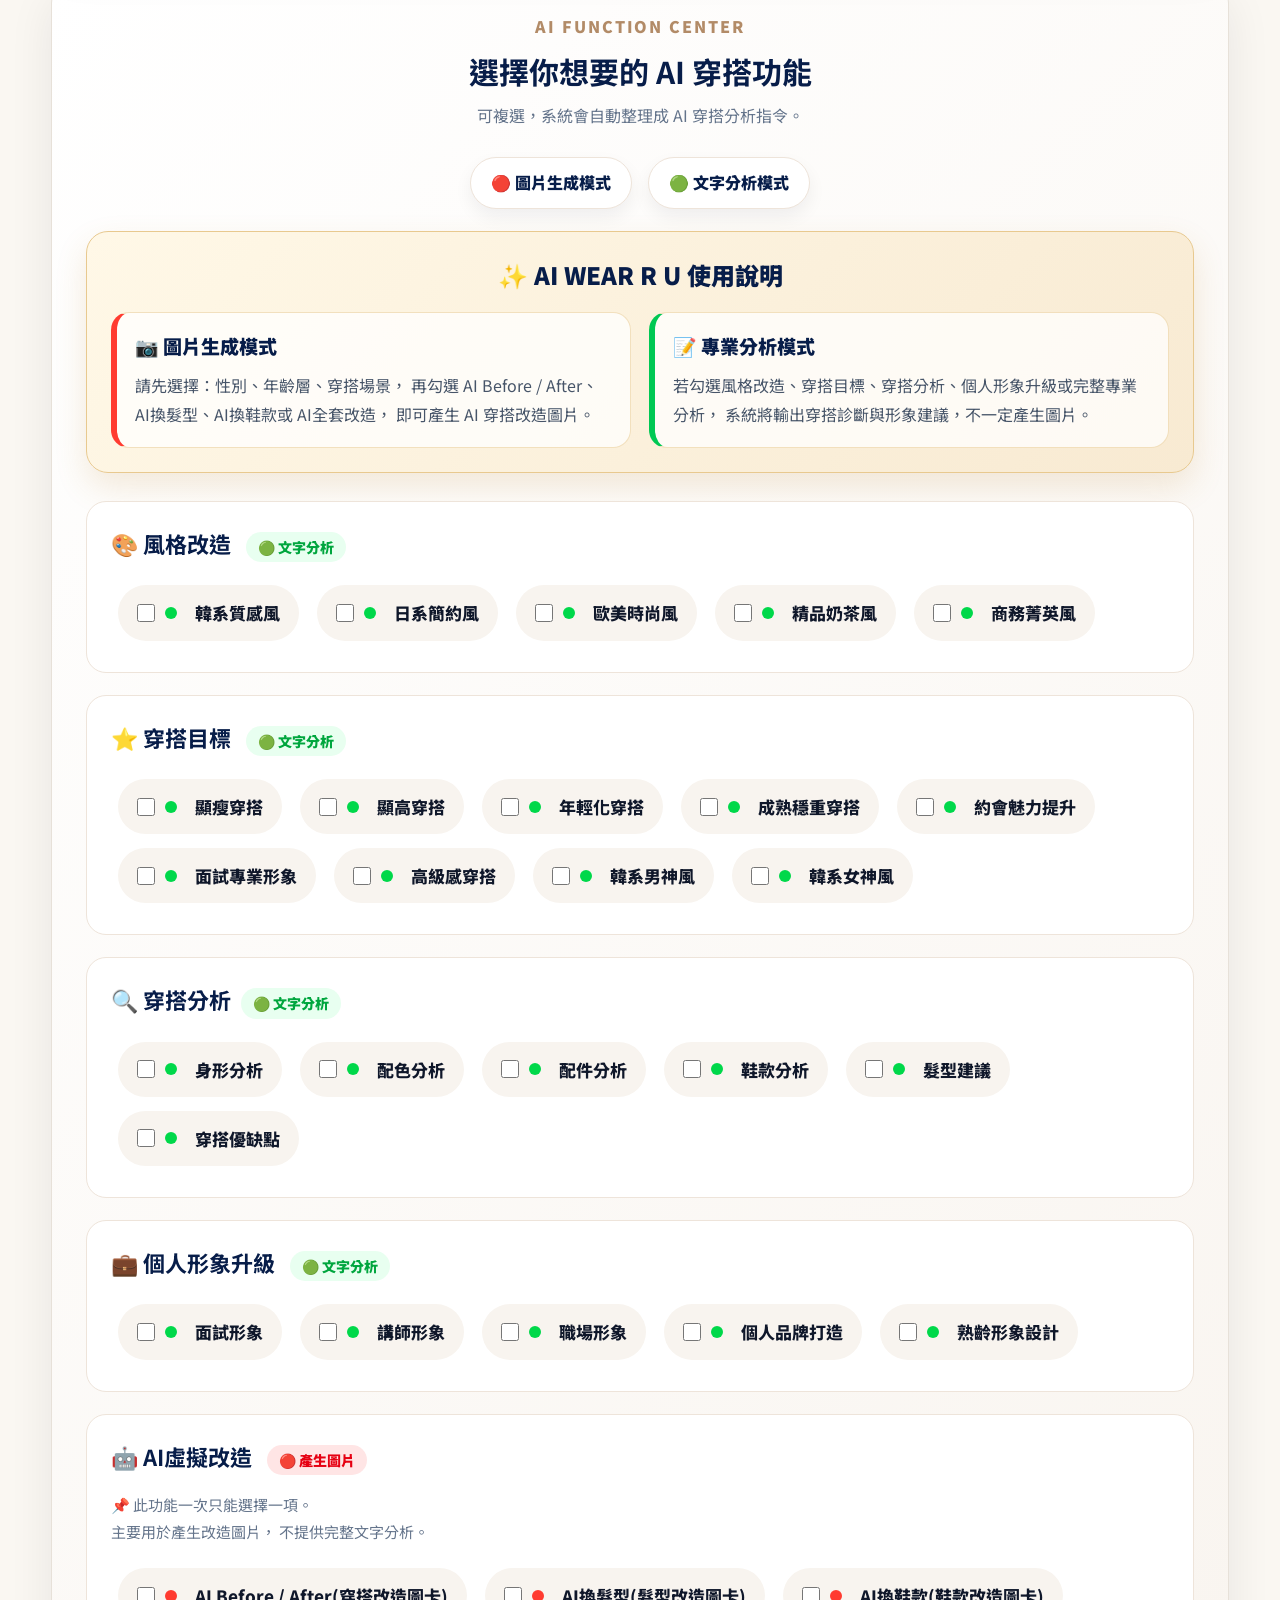
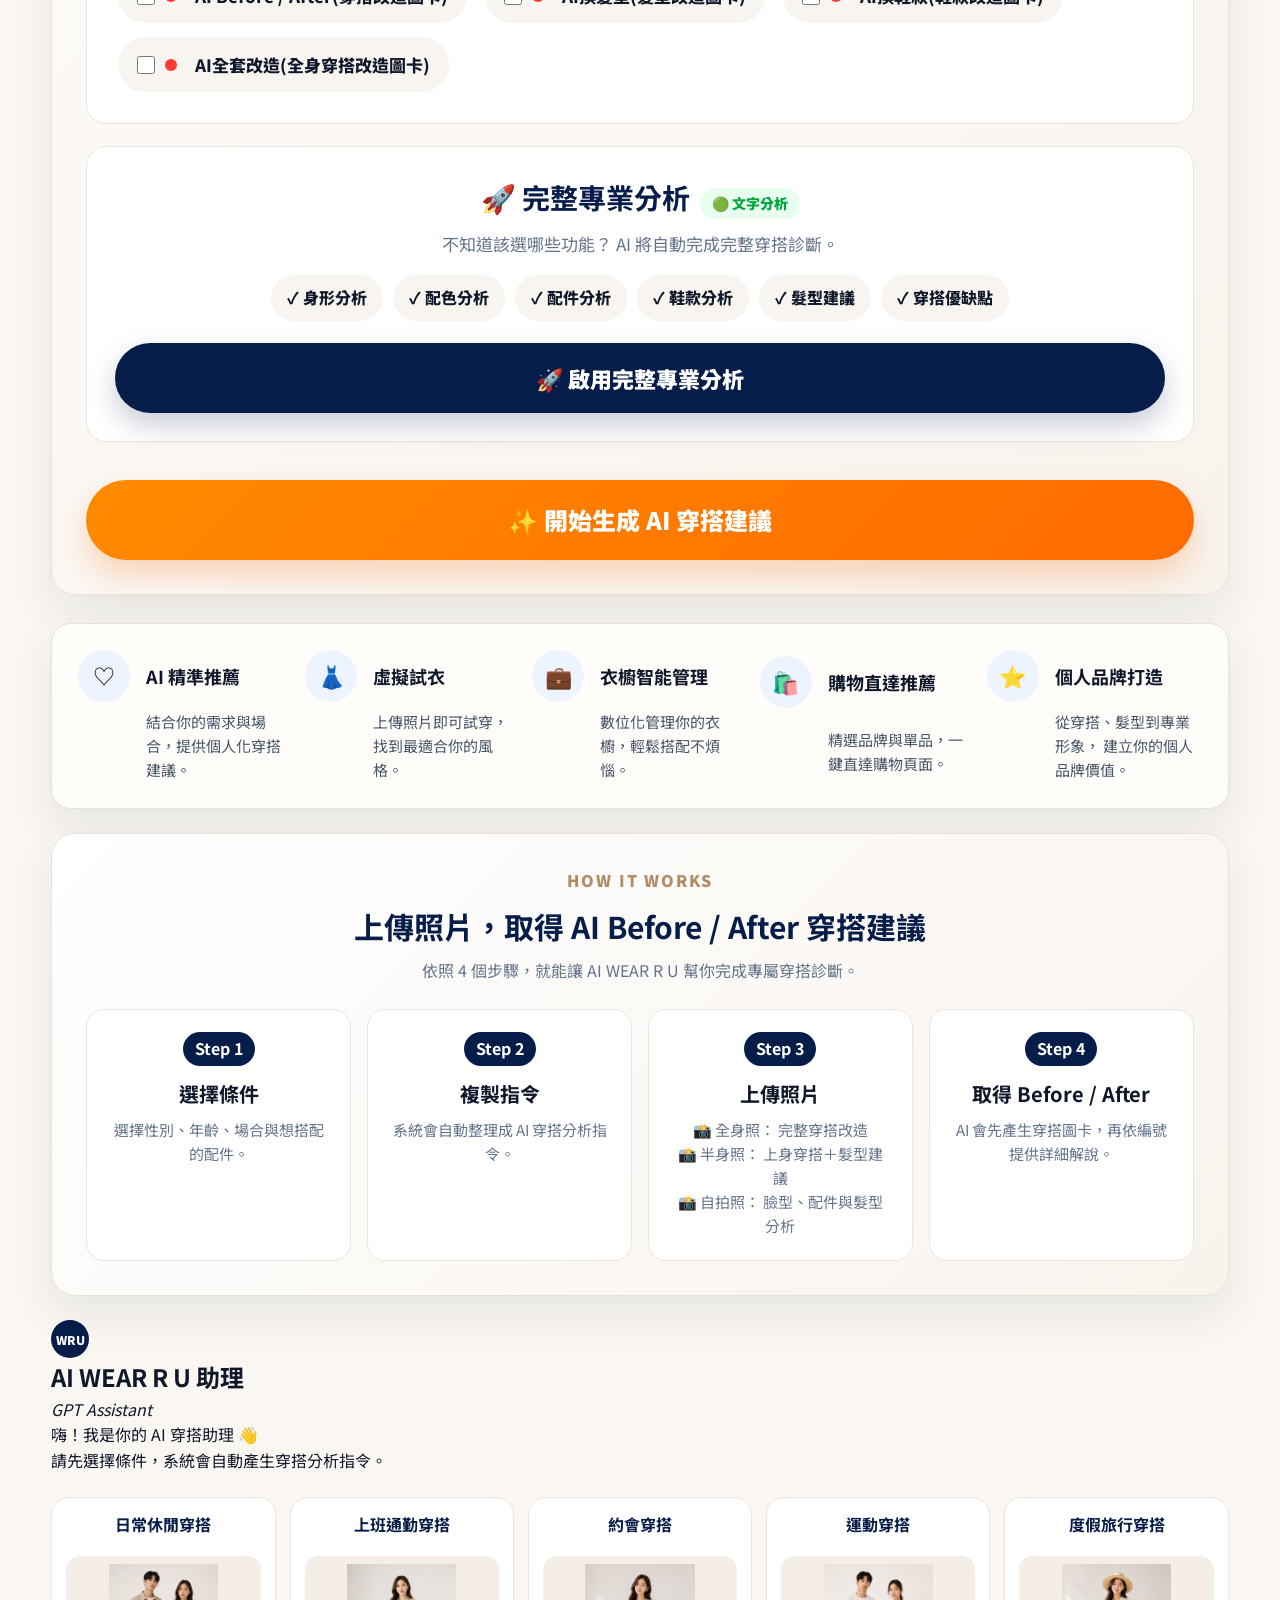
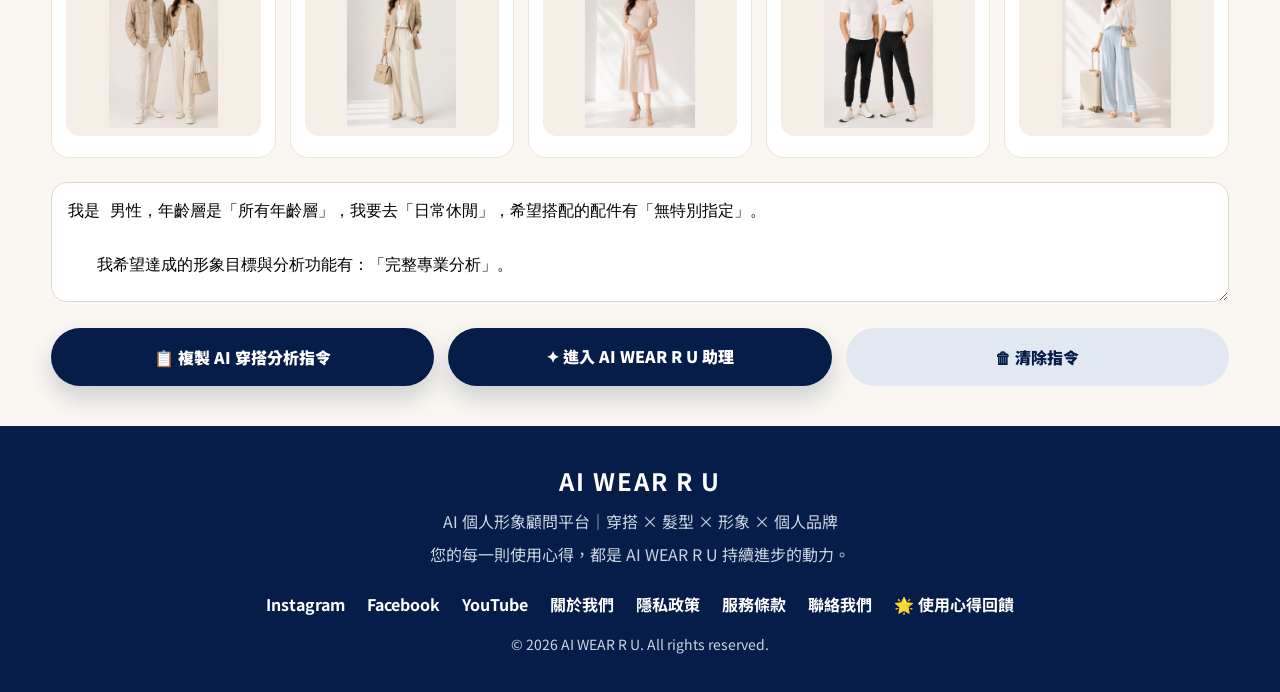
==== commit 60d598ef: "Add files via upload" ====
--- a/index.html
+++ b/index.html
@@ -633,19 +633,28 @@
 
   <footer class="footer">
   <div class="footer-brand">
-    <b>AI WEAR R U</b>
-    <p>AI 個人形象顧問平台｜穿搭 × 髮型 × 形象 × 個人品牌</p>
+     <b>AI WEAR R U</b>
+      <p>AI 個人形象顧問平台｜穿搭 × 髮型 × 形象 × 個人品牌</p>
+      <p class="footer-feedback-text">
+         您的每一則使用心得，都是 AI WEAR R U 持續進步的動力。
+      </p>
   </div>
 
   <div class="footer-links">
-    <a href="#">Instagram</a>
-    <a href="#">Facebook</a>
-    <a href="#">YouTube</a>
-    <a href="./about.html">關於我們</a>
-    <a href="./privacy.html">隱私政策</a>
-    <a href="./terms.html">服務條款</a>
-    <a href="./contact.html">聯絡我們</a>
-  </div>
+     <a href="#">Instagram</a>
+     <a href="#">Facebook</a>
+     <a href="#">YouTube</a>
+     <a href="./about.html">關於我們</a>
+     <a href="./privacy.html">隱私政策</a>
+     <a href="./terms.html">服務條款</a>
+     <a href="./contact.html">聯絡我們</a>
+
+     <a href="https://forms.gle/d785GPQwbUFN3kMc6"
+         target="_blank"
+         rel="noopener">
+        🌟 使用心得回饋
+     </a>
+</div>
 
   <p class="footer-copy">© 2026 AI WEAR R U. All rights reserved.</p>
 </footer>
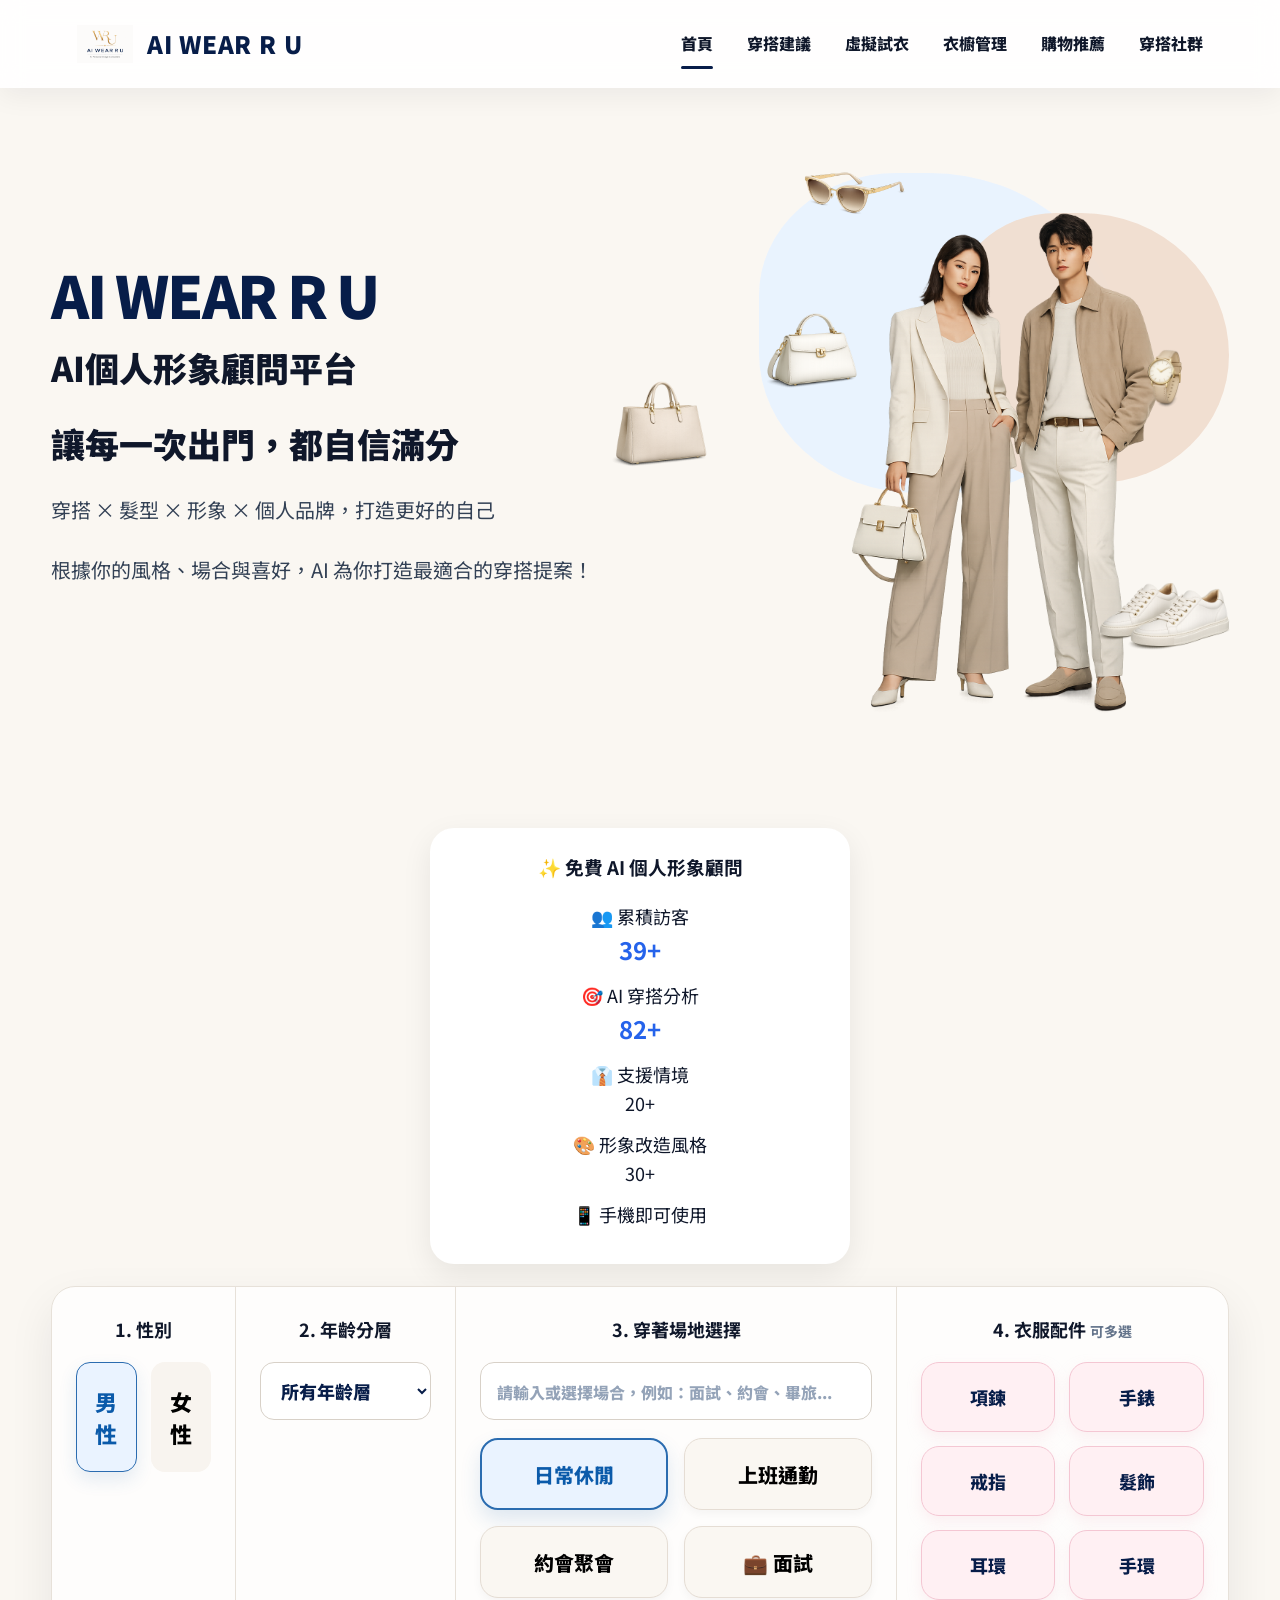
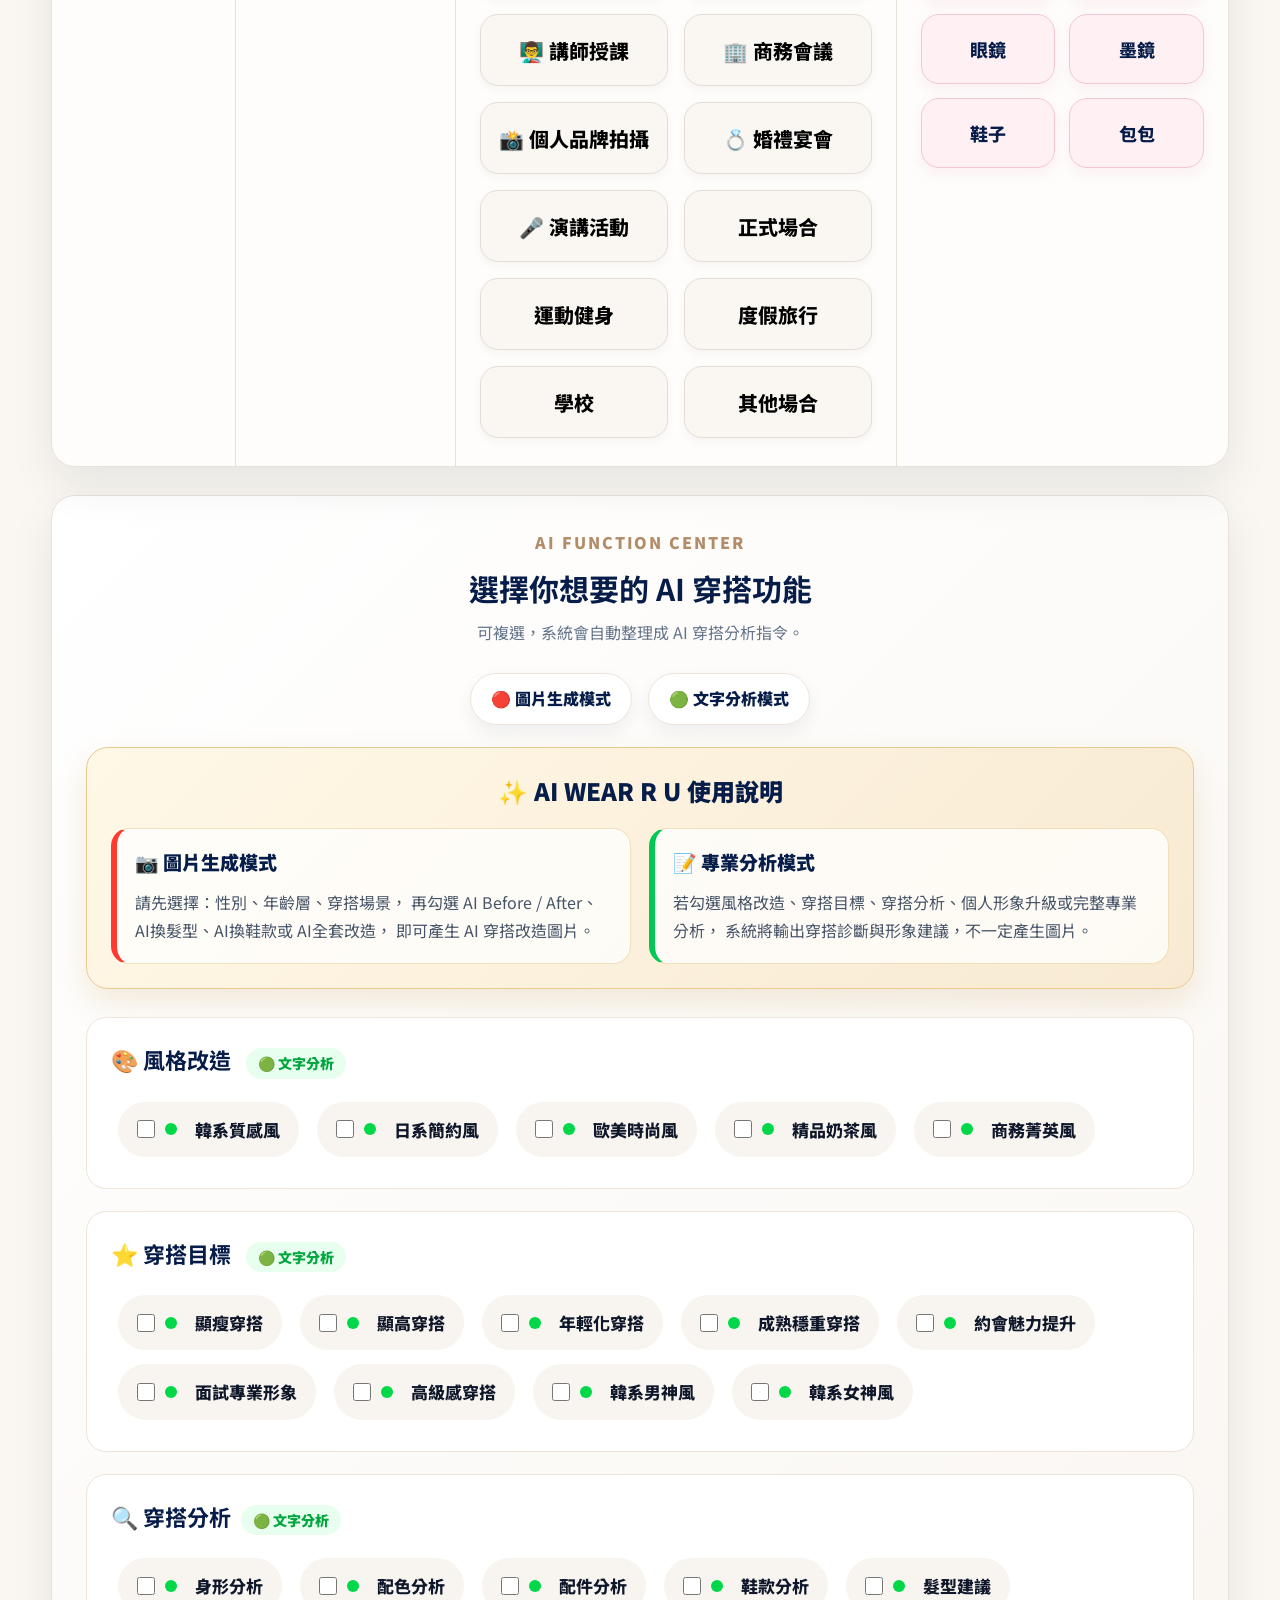
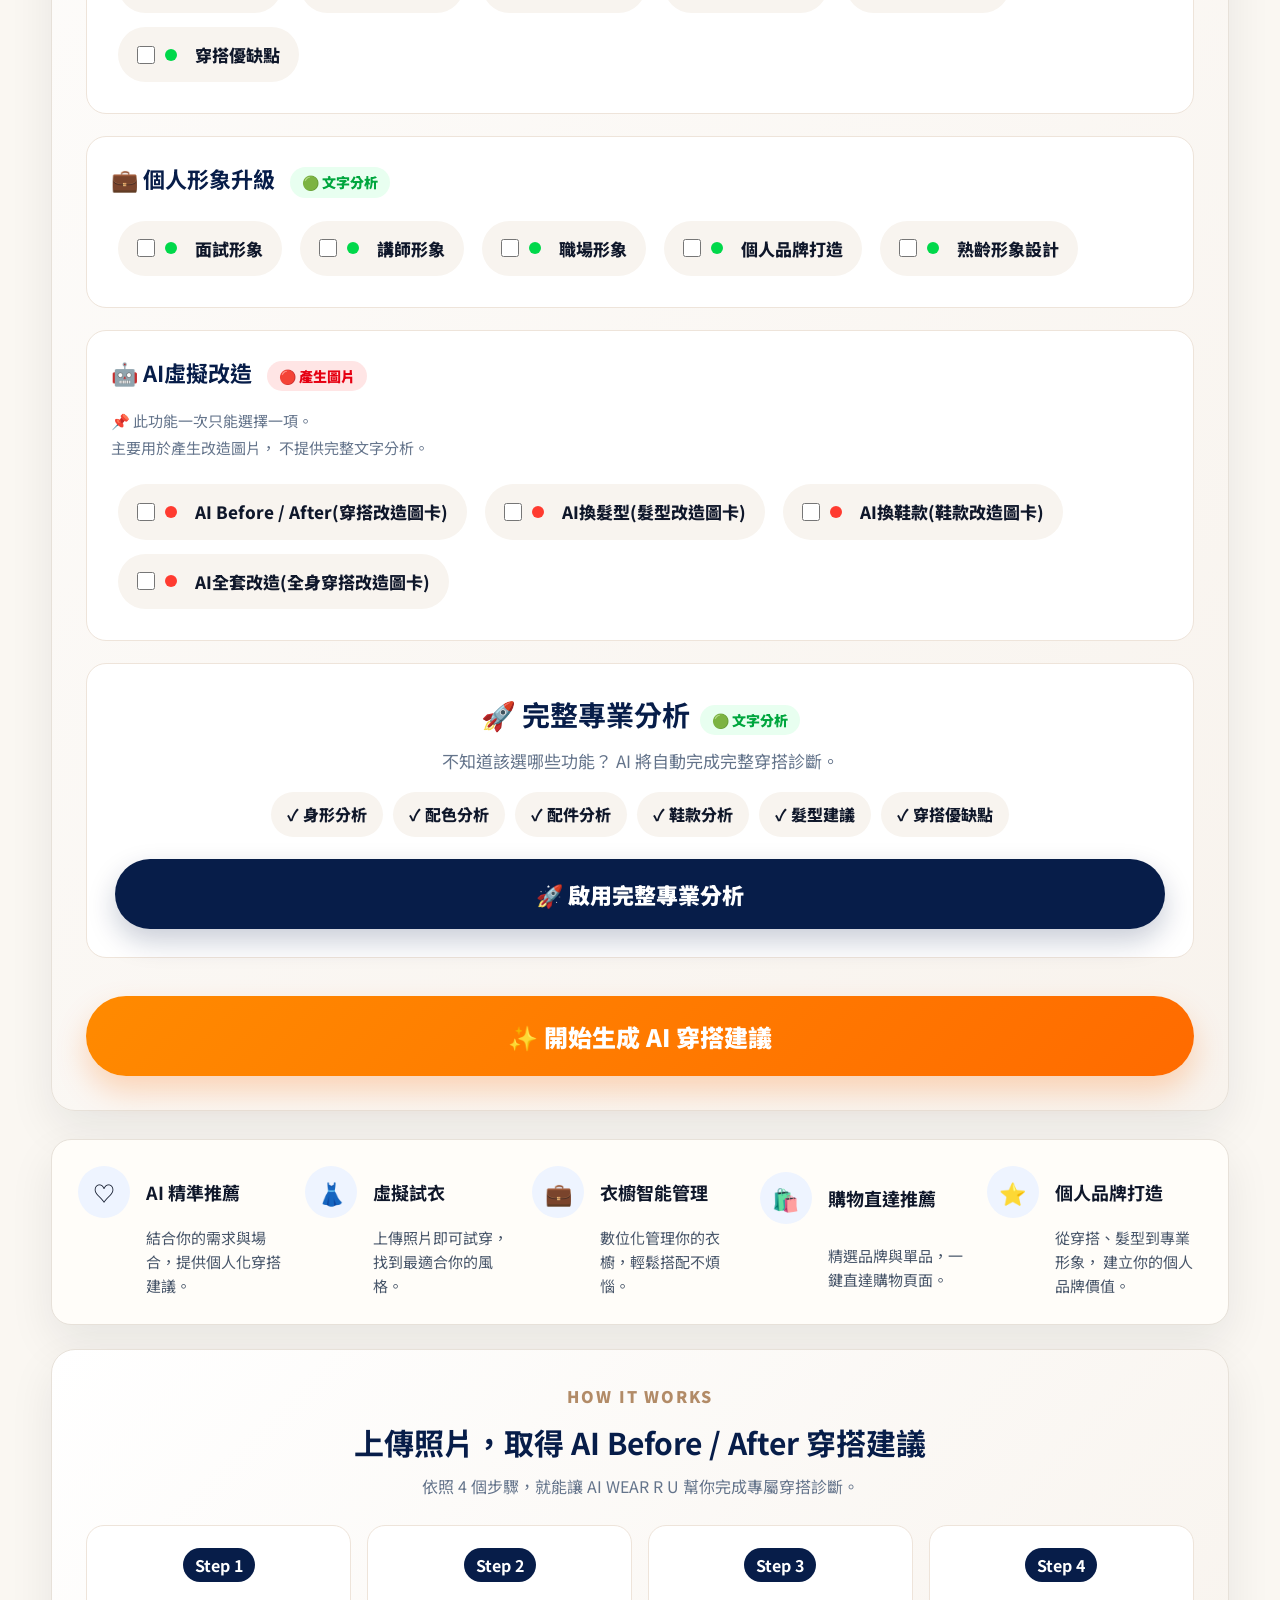
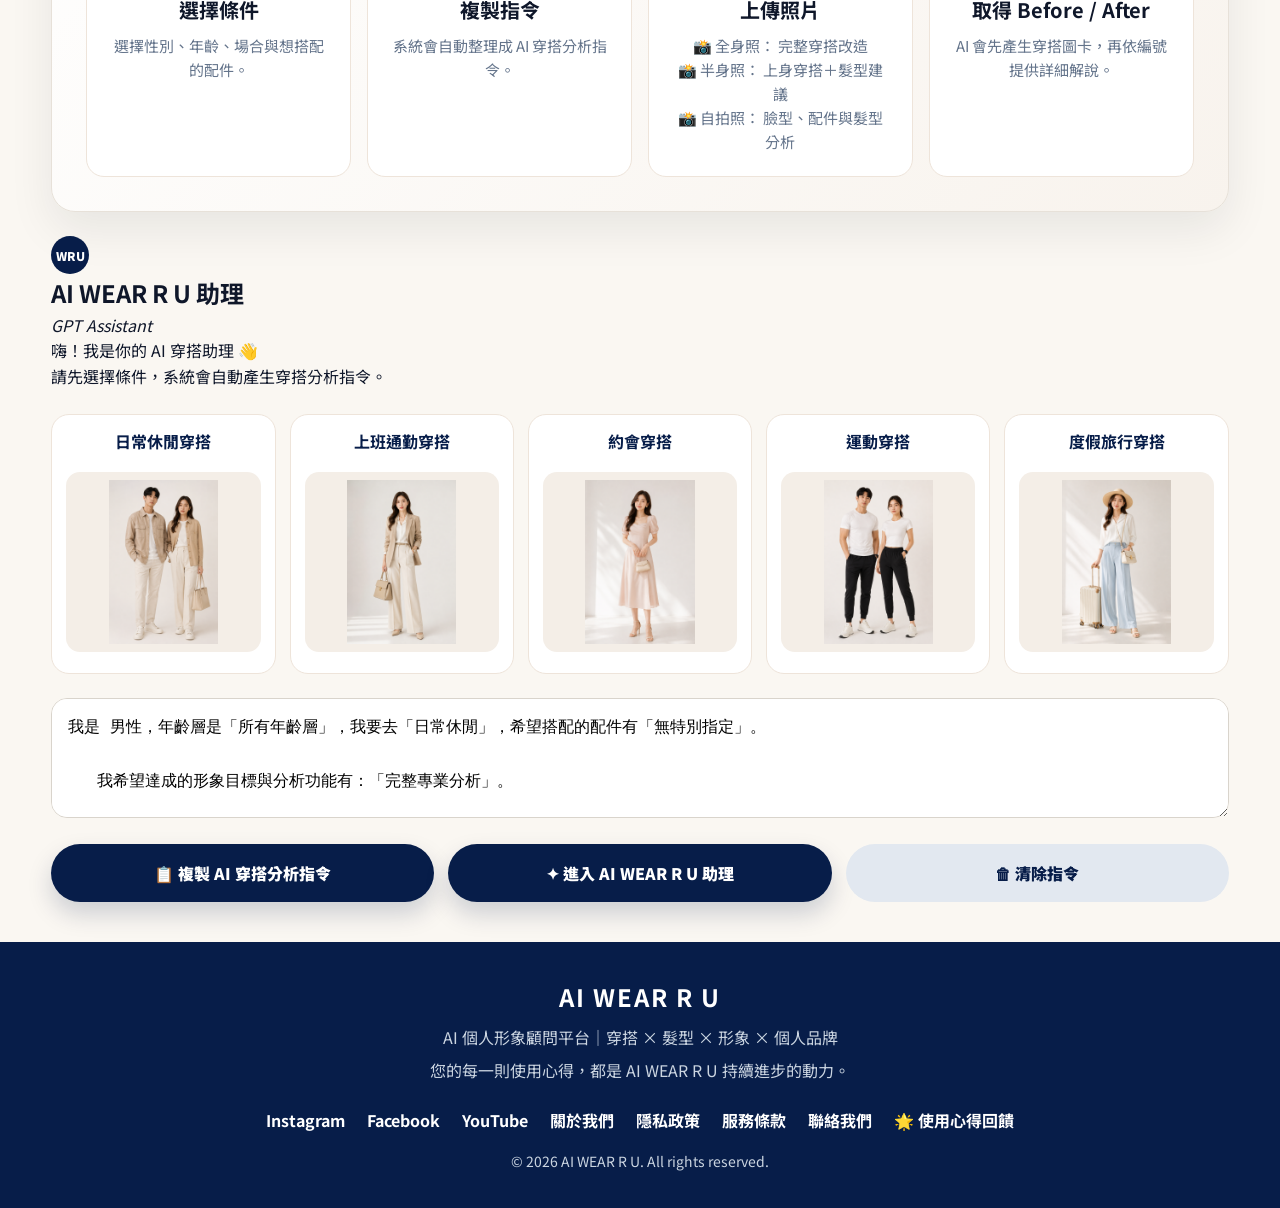
==== commit ecad254d: "Add files via upload" ====
--- a/index.html
+++ b/index.html
@@ -168,6 +168,35 @@
    </div>
     </section>
 
+    <section class="stats-card section-shell">
+
+        <div class="stats-box">
+
+          <h3>✨ 免費 AI 個人形象顧問</h3>
+
+           <p>👥 累積訪客<br>
+             <span id="visitorCount">39+</span>
+           </p>
+
+           <p>🎯 AI 穿搭分析<br>
+             <span id="analysisCount">82+</span>
+           </p>
+
+           <p>👔 支援情境<br>
+                  20+
+           </p>
+
+           <p>🎨 形象改造風格<br>
+                  30+
+           </p>
+
+           <p>📱 手機即可使用</p>
+
+        </div>
+
+    </section>
+
+
     <section class="control-panel section-shell">
     
       <div class="step gender-step">
--- a/style.css
+++ b/style.css
@@ -1149,4 +1149,33 @@
   font-weight:900;
   color:#071d49;
   box-shadow:0 8px 18px rgba(15,23,42,.06);
+}
+
+.stats-card{
+  margin:40px auto;
+}
+
+.stats-box{
+  background:#fff;
+  border-radius:24px;
+  padding:24px;
+  text-align:center;
+  box-shadow:0 10px 30px rgba(0,0,0,.08);
+  max-width:420px;
+  margin:auto;
+}
+
+.stats-box h3{
+  margin-bottom:20px;
+}
+
+.stats-box p{
+  margin:12px 0;
+  font-size:18px;
+}
+
+.stats-box span{
+  font-size:24px;
+  font-weight:700;
+  color:#2563eb;
 }
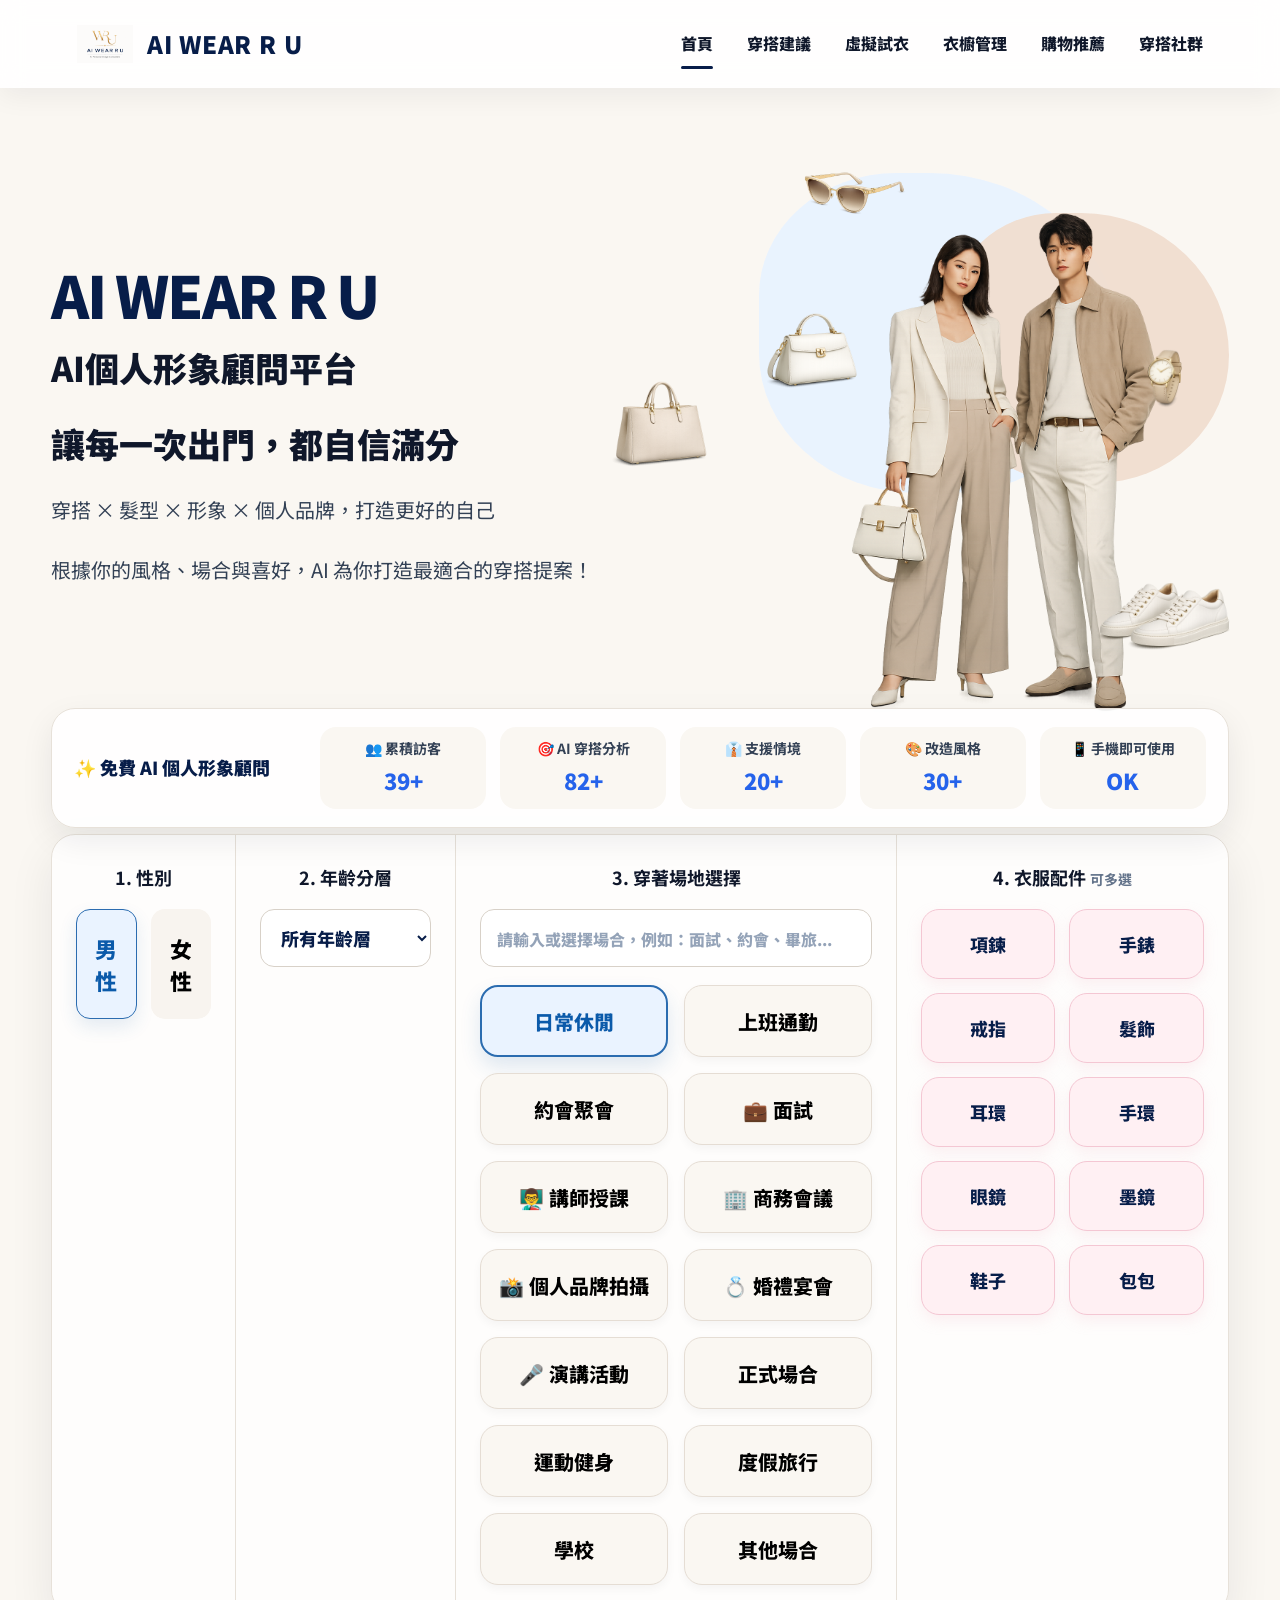
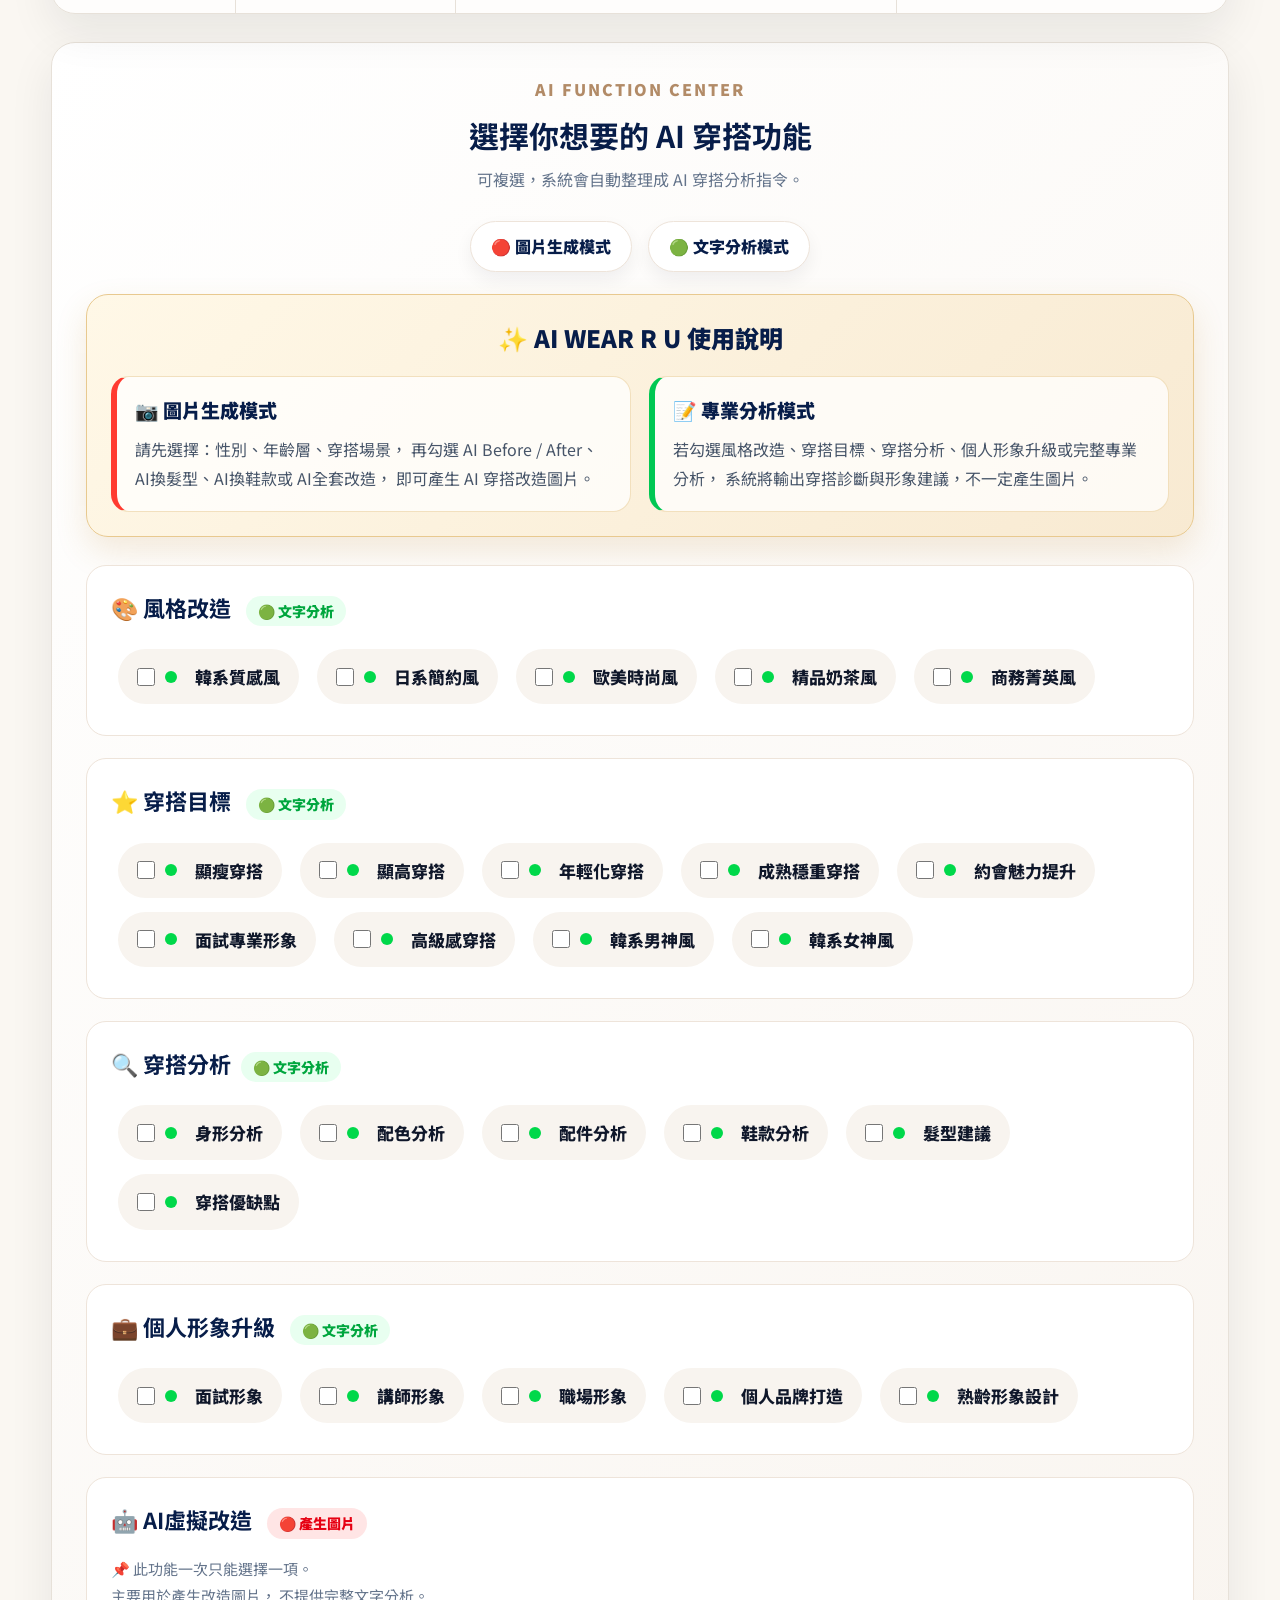
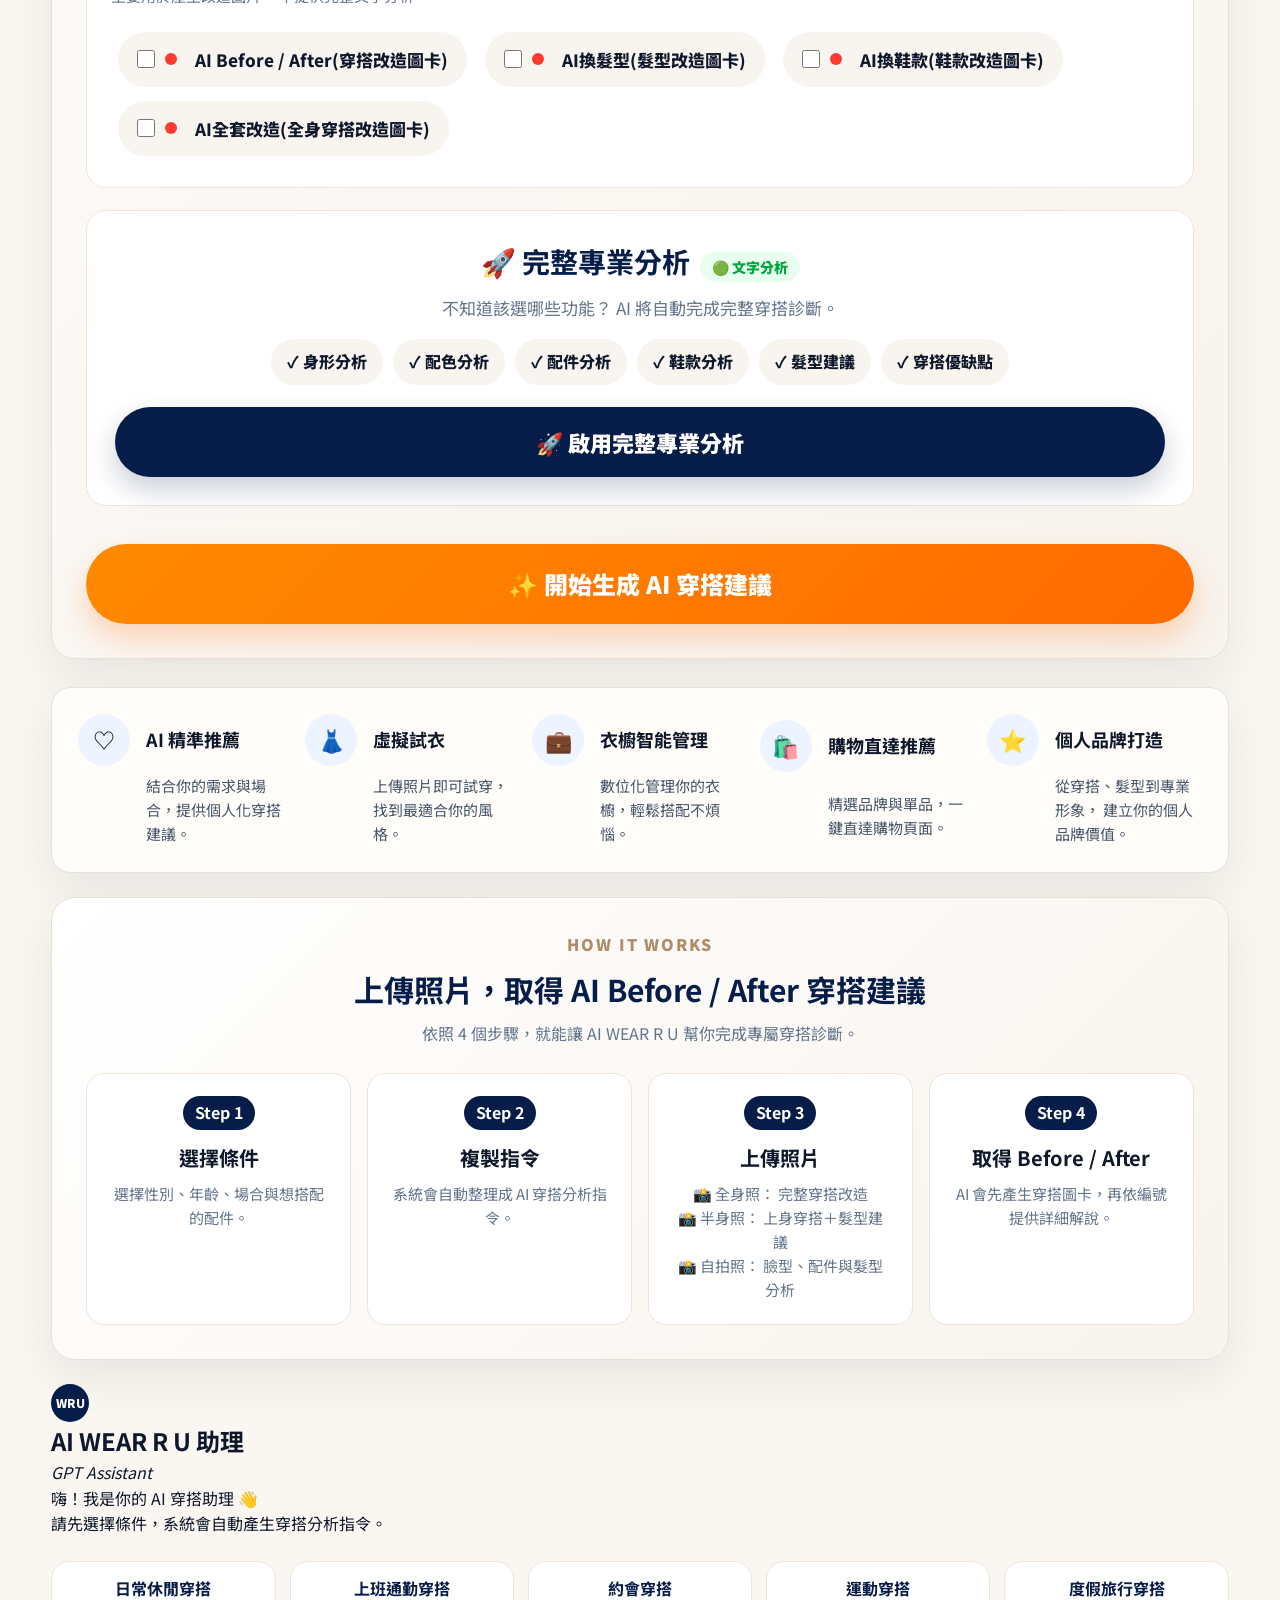
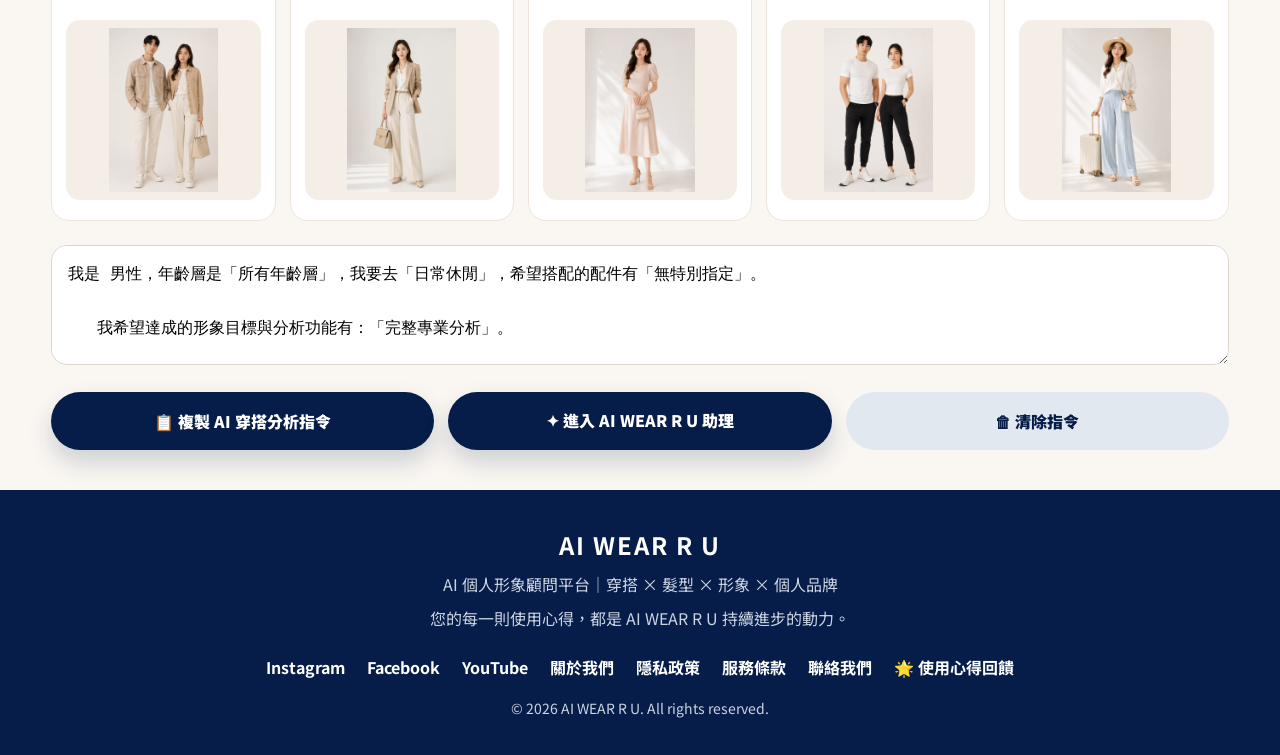
==== commit d834a558: "Add files via upload" ====
--- a/index.html
+++ b/index.html
@@ -170,29 +170,38 @@
 
     <section class="stats-card section-shell">
 
-        <div class="stats-box">
-
-          <h3>✨ 免費 AI 個人形象顧問</h3>
-
-           <p>👥 累積訪客<br>
-             <span id="visitorCount">39+</span>
-           </p>
-
-           <p>🎯 AI 穿搭分析<br>
-             <span id="analysisCount">82+</span>
-           </p>
-
-           <p>👔 支援情境<br>
-                  20+
-           </p>
-
-           <p>🎨 形象改造風格<br>
-                  30+
-           </p>
-
-           <p>📱 手機即可使用</p>
-
-        </div>
+       <div class="stats-box">
+
+        <div class="stats-title">
+          ✨ 免費 AI 個人形象顧問
+        </div>
+
+        <div class="stats-item">
+          <b>👥 累積訪客</b>
+        <span id="visitorCount">39+</span>
+        </div>
+
+       <div class="stats-item">
+         <b>🎯 AI 穿搭分析</b>
+         <span id="analysisCount">82+</span>
+       </div>
+
+       <div class="stats-item">
+          <b>👔 支援情境</b>
+           <span>20+</span>
+       </div>
+
+       <div class="stats-item">
+         <b>🎨 改造風格</b>
+         <span>30+</span>
+       </div>
+
+       <div class="stats-item">
+         <b>📱 手機即可使用</b>
+         <span>OK</span>
+       </div>
+
+      </div>
 
     </section>
 
--- a/style.css
+++ b/style.css
@@ -1152,30 +1152,68 @@
 }
 
 .stats-card{
-  margin:40px auto;
+  margin:-80px auto 24px;
+  position:relative;
+  z-index:8;
 }
 
 .stats-box{
-  background:#fff;
+  background:rgba(255,255,255,.92);
+  border:1px solid var(--line);
   border-radius:24px;
-  padding:24px;
+  padding:18px 22px;
+  box-shadow:0 12px 32px rgba(15,23,42,.08);
+
+  display:grid;
+  grid-template-columns:1.4fr repeat(5,1fr);
+  gap:14px;
+  align-items:center;
+}
+
+.stats-title{
+  font-size:18px;
+  font-weight:900;
+  color:#071d49;
+}
+
+.stats-item{
   text-align:center;
-  box-shadow:0 10px 30px rgba(0,0,0,.08);
-  max-width:420px;
-  margin:auto;
-}
-
-.stats-box h3{
-  margin-bottom:20px;
-}
-
-.stats-box p{
-  margin:12px 0;
-  font-size:18px;
-}
-
-.stats-box span{
-  font-size:24px;
-  font-weight:700;
+  padding:10px 8px;
+  border-radius:16px;
+  background:#faf7f2;
+}
+
+.stats-item b{
+  display:block;
+  font-size:14px;
+  color:#334155;
+  margin-bottom:4px;
+}
+
+.stats-item span{
+  display:block;
+  font-size:22px;
+  font-weight:900;
   color:#2563eb;
+}
+
+@media(max-width:980px){
+  .stats-card{
+    margin:20px auto 20px;
+  }
+
+  .stats-box{
+    grid-template-columns:1fr 1fr;
+  }
+
+  .stats-title{
+    grid-column:1 / -1;
+    text-align:center;
+  }
+}
+
+@media(max-width:560px){
+  .stats-box{
+    grid-template-columns:1fr;
+  }
 }
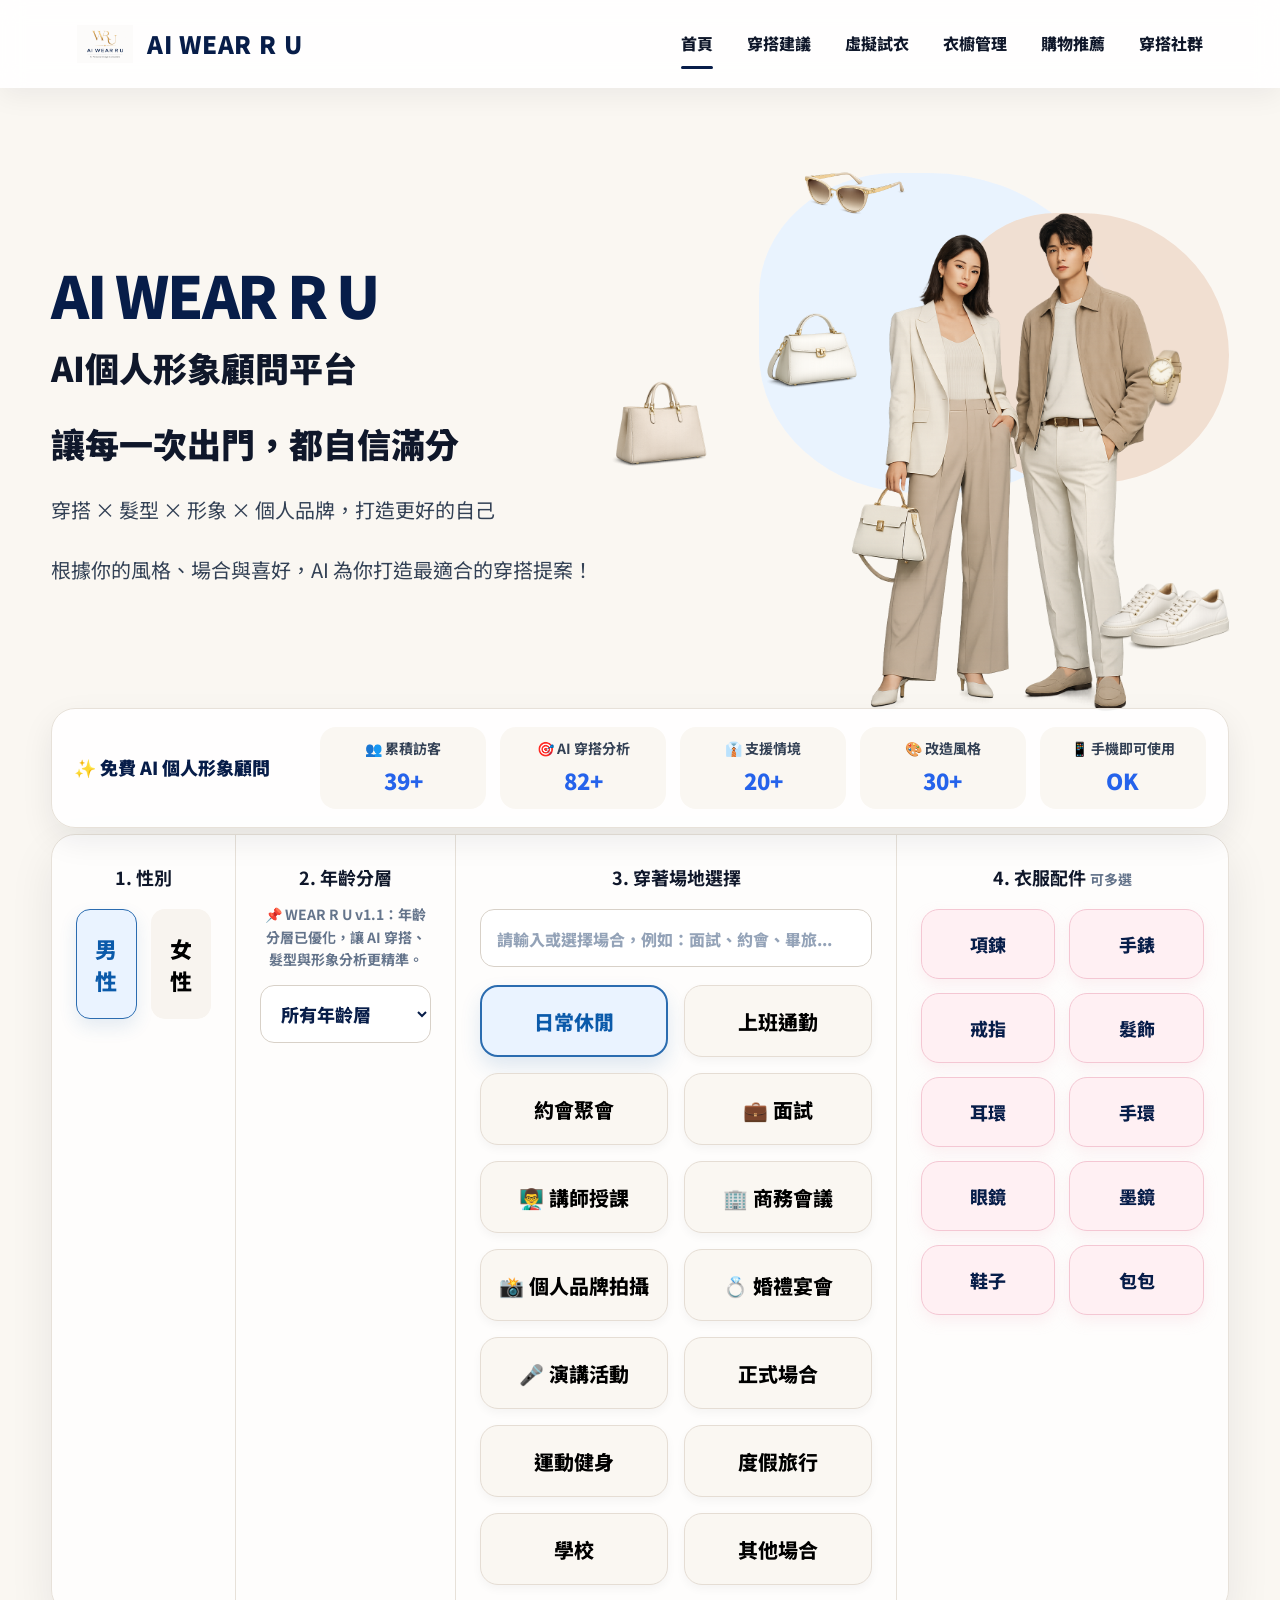
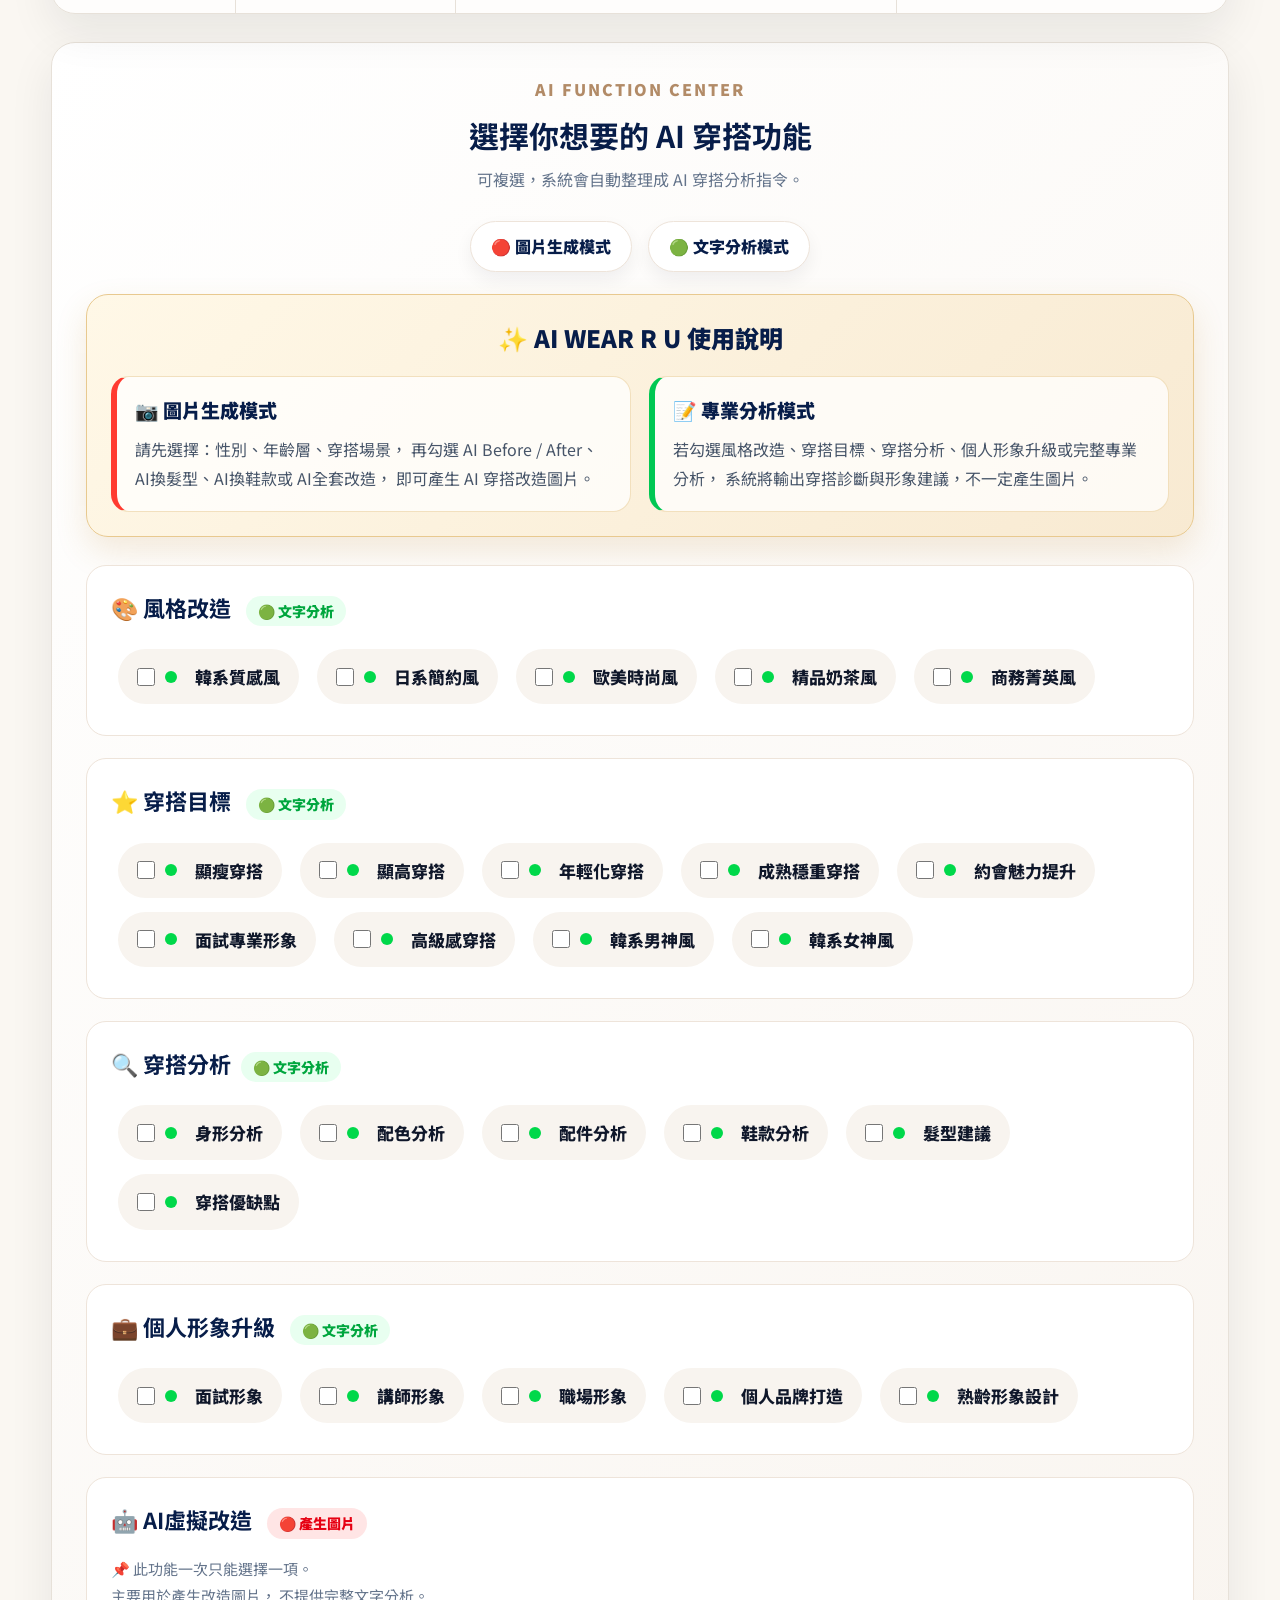
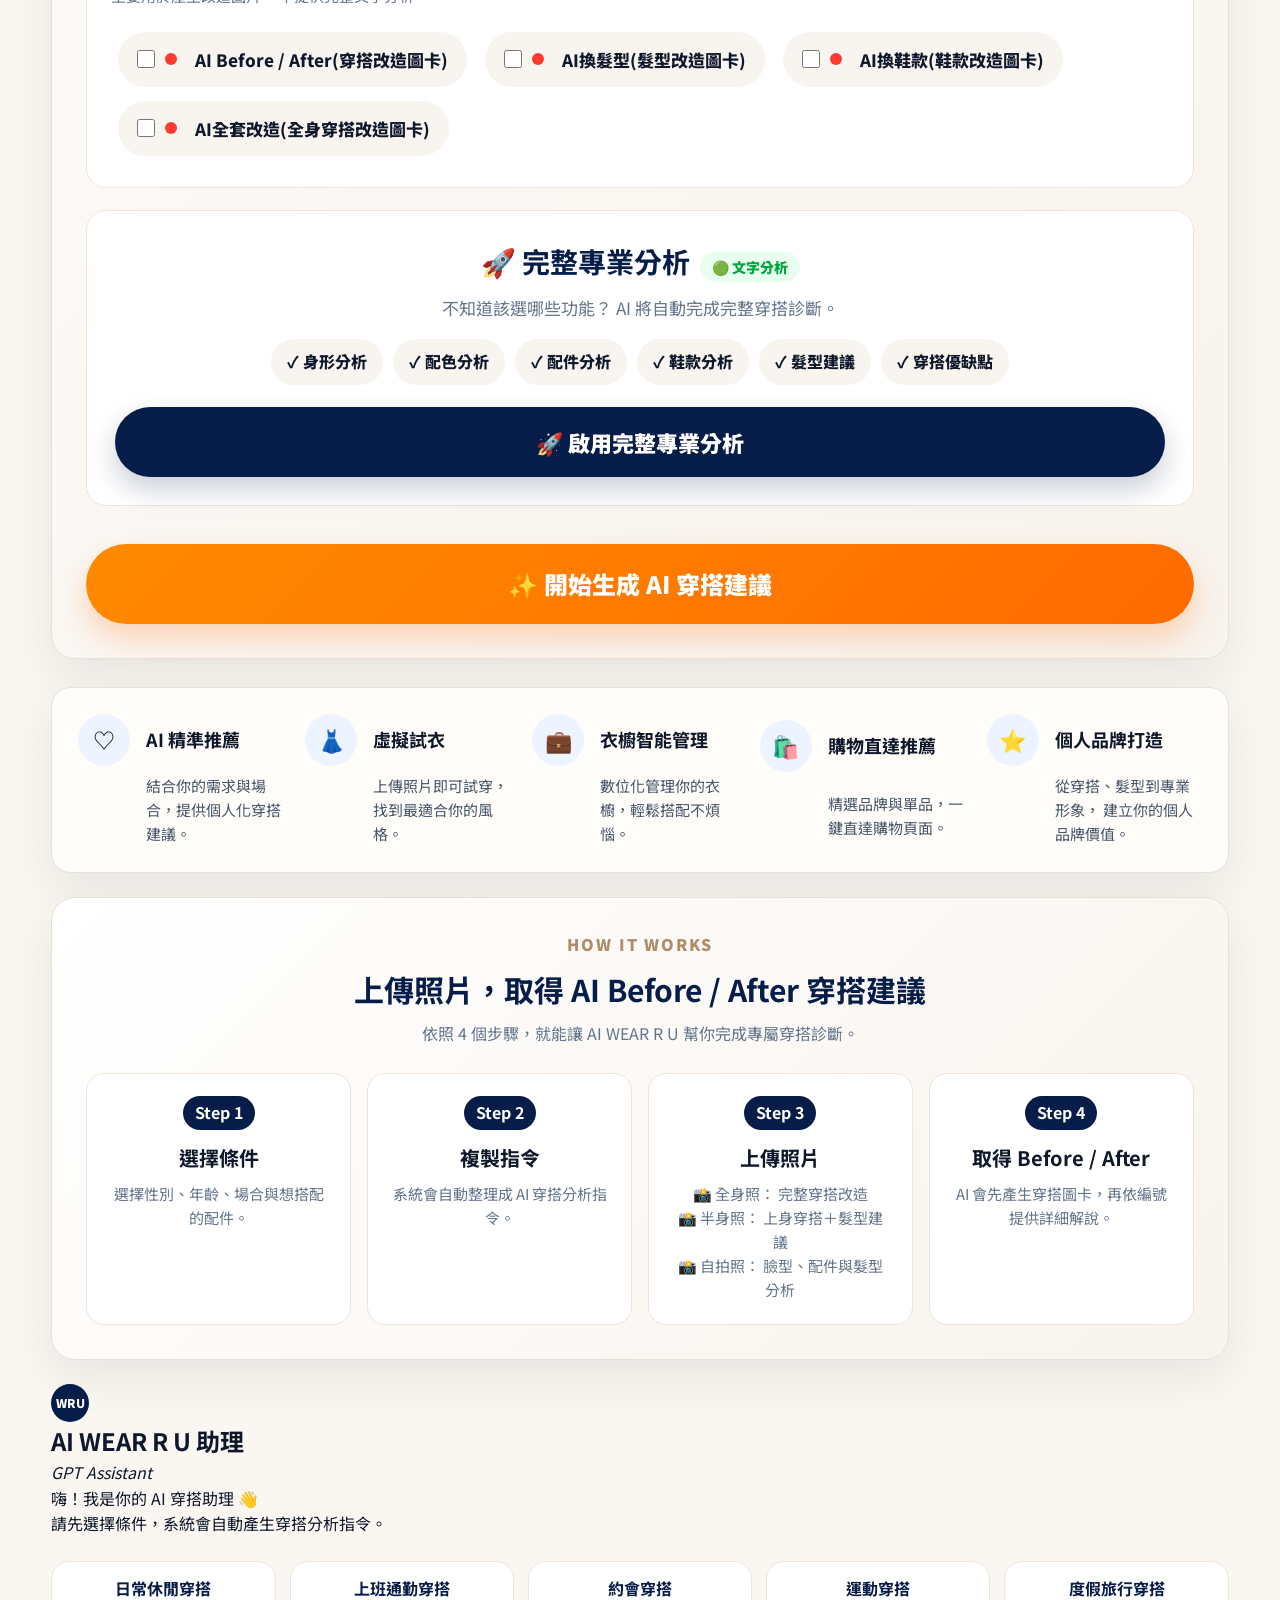
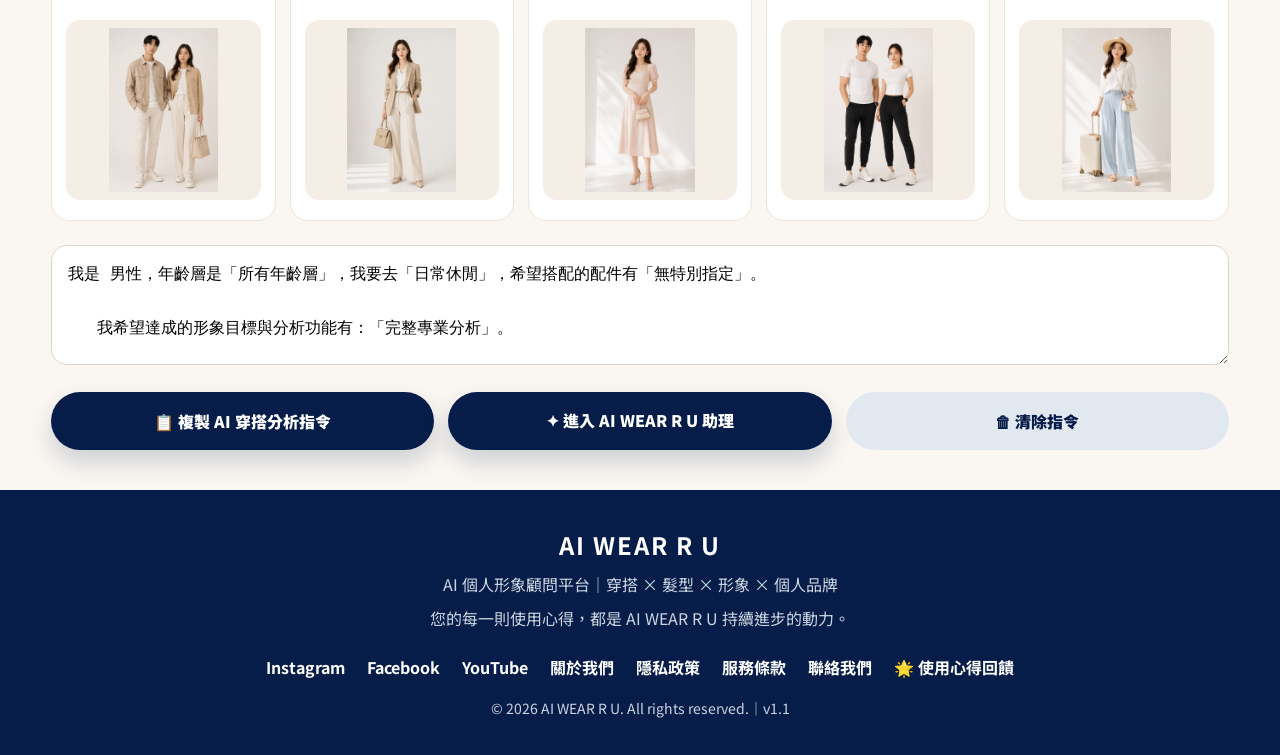
==== commit 2c77f660: "Add files via upload" ====
--- a/index.html
+++ b/index.html
@@ -92,8 +92,20 @@
 
 
   <title>AI WEAR R U｜AI個人形象顧問平台｜穿搭分析・髮型建議・面試形象</title>
+  <!-- WEAR R U v1.1：年齡分層正式版更新 -->
   <link rel="stylesheet" href="style.css" />
   <link href="https://fonts.googleapis.com/css2?family=Noto+Sans+TC:wght@400;500;700;900&display=swap" rel="stylesheet">
+
+  <style>
+    .age-tip{
+      margin:-6px 0 14px;
+      color:#64748b;
+      font-size:14px;
+      font-weight:700;
+      text-align:center;
+      line-height:1.6;
+    }
+  </style>
 </head>
 <body>
   <header class="site-header">
@@ -218,6 +230,7 @@
 
       <div class="step age-step">
         <h3>2. 年齡分層</h3>
+        <p class="age-tip">📌 WEAR R U v1.1：年齡分層已優化，讓 AI 穿搭、髮型與形象分析更精準。</p>
         <select id="age">
           <option value="所有年齡層">所有年齡層</option>
           <option value="青少年 13-18歲">青少年（13-18）</option>
@@ -694,7 +707,7 @@
      </a>
 </div>
 
-  <p class="footer-copy">© 2026 AI WEAR R U. All rights reserved.</p>
+  <p class="footer-copy">© 2026 AI WEAR R U. All rights reserved.｜v1.1</p>
 </footer>
   
   <script src="script.js"></script>
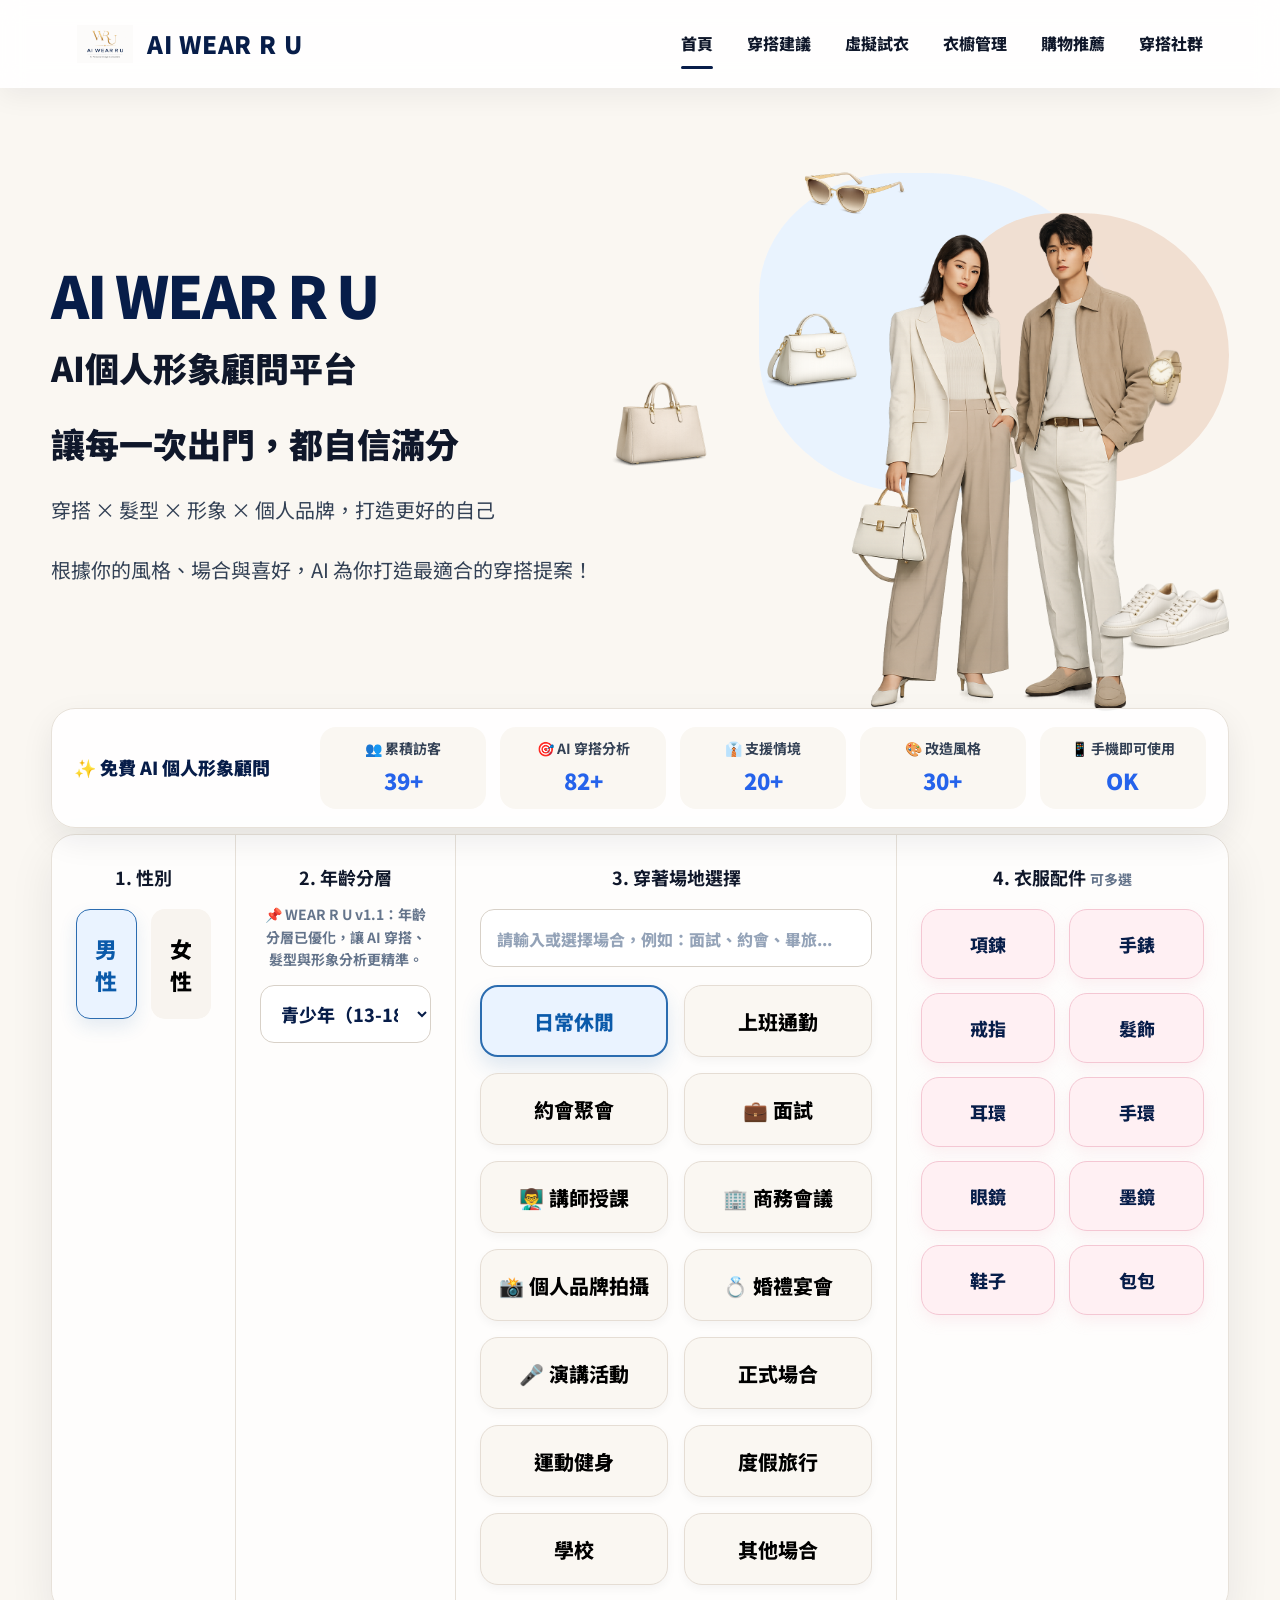
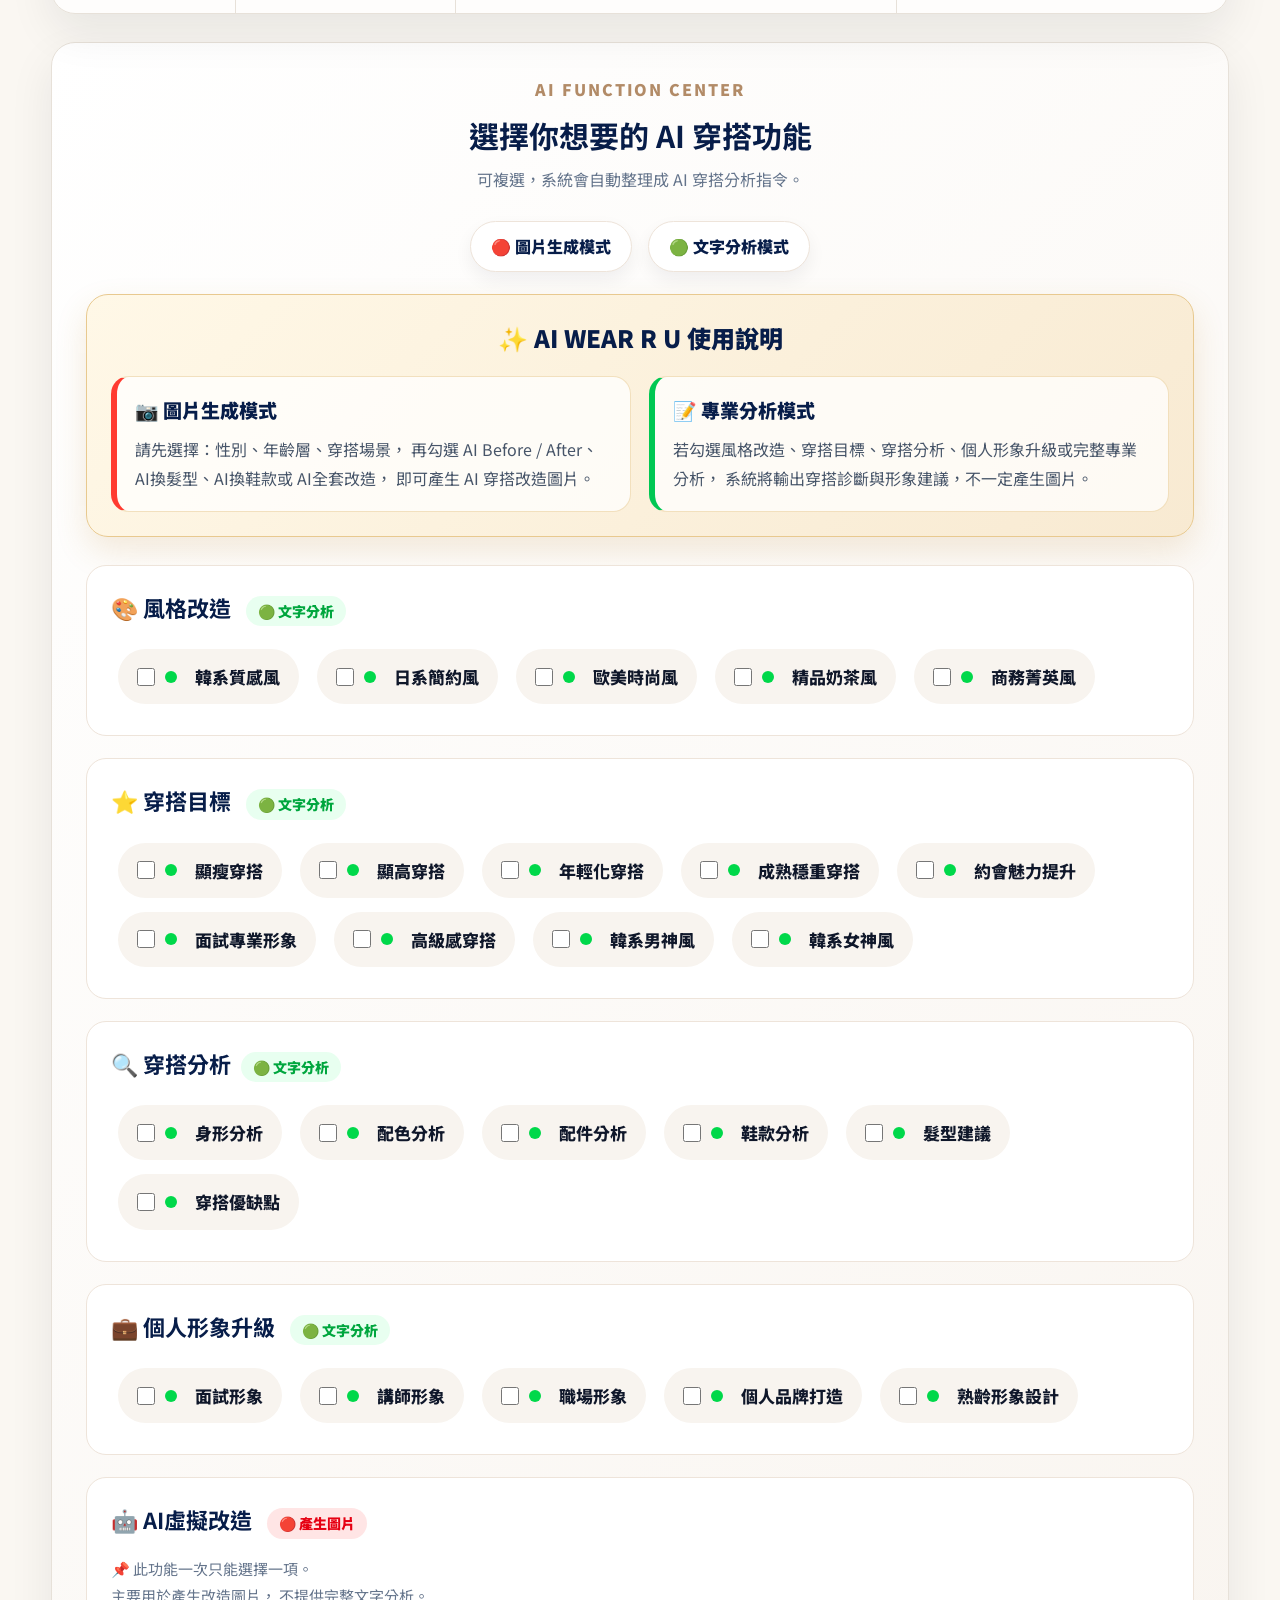
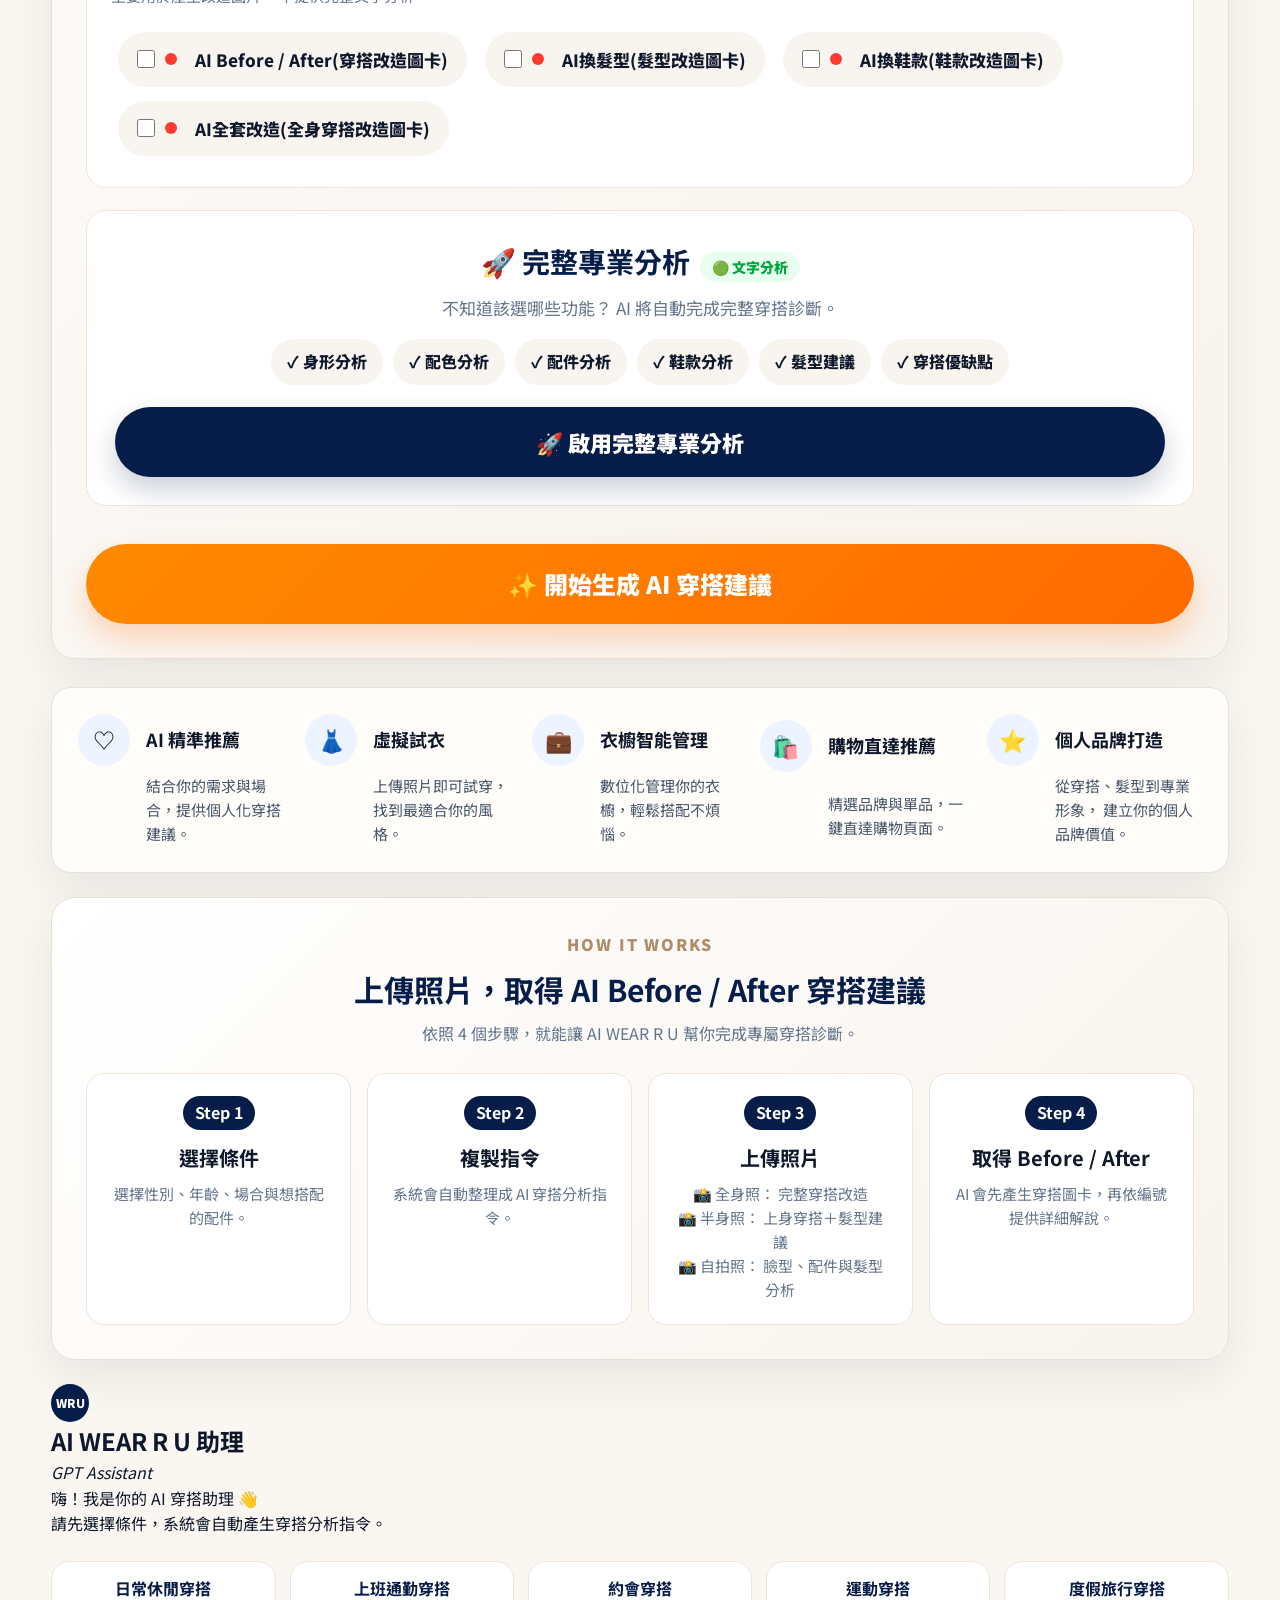
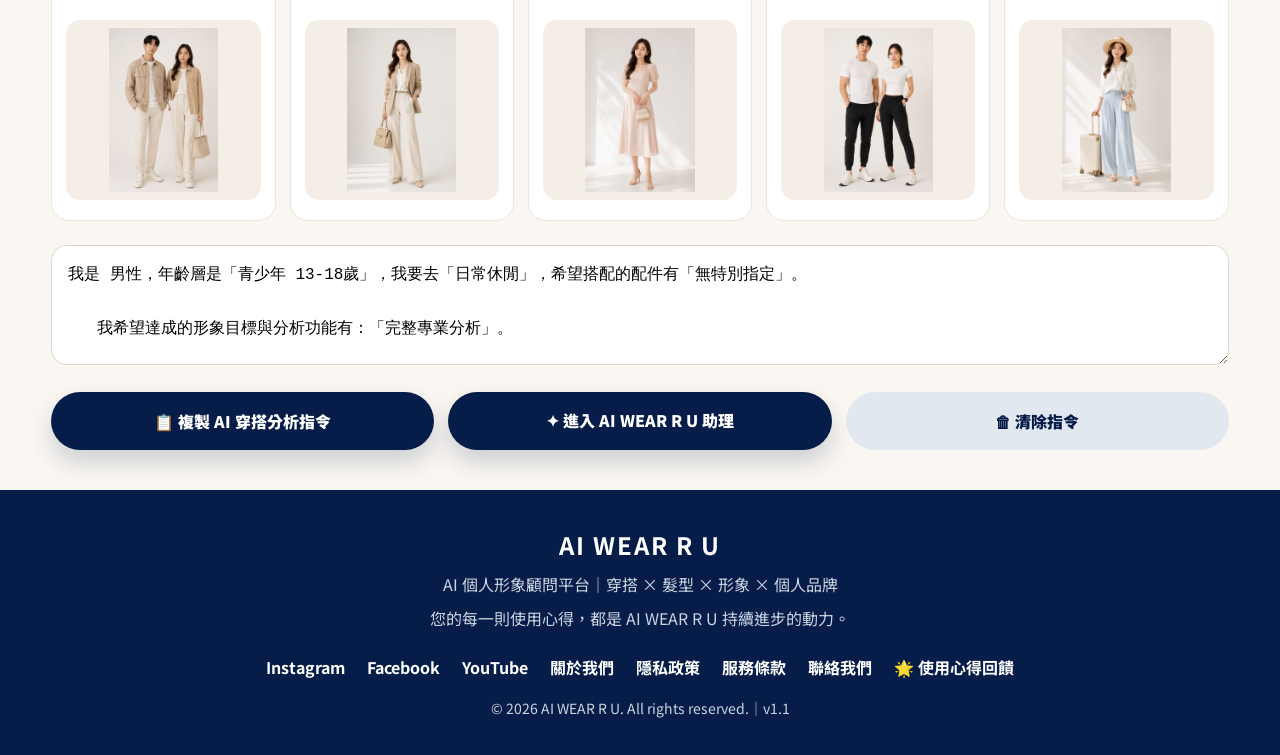
==== commit 415e5aea: "Add files via upload" ====
--- a/index.html
+++ b/index.html
@@ -232,11 +232,25 @@
         <h3>2. 年齡分層</h3>
         <p class="age-tip">📌 WEAR R U v1.1：年齡分層已優化，讓 AI 穿搭、髮型與形象分析更精準。</p>
         <select id="age">
-          <option value="所有年齡層">所有年齡層</option>
-          <option value="青少年 13-18歲">青少年（13-18）</option>
-          <option value="年輕族群 19-30歲">年輕族群（19-30）</option>
-          <option value="成熟族群 31-54歲">成熟族群（31-54）</option>
-          <option value="55歲以上">55+</option>
+          <option value="青少年 13-18歲">
+            青少年（13-18）
+          </option>
+
+          <option value="青年族群 19-30歲">
+            青年族群（19-30）
+          </option>
+
+          <option value="成熟族群 31-45歲">
+            成熟族群（31-45）
+          </option>
+
+          <option value="熟成族群 46-55歲">
+            熟成族群（46-55）
+          </option>
+
+          <option value="👑 熟齡族群 56歲以上">
+            👑 熟齡族群（56+）
+          </option>
         </select>
       </div>
 
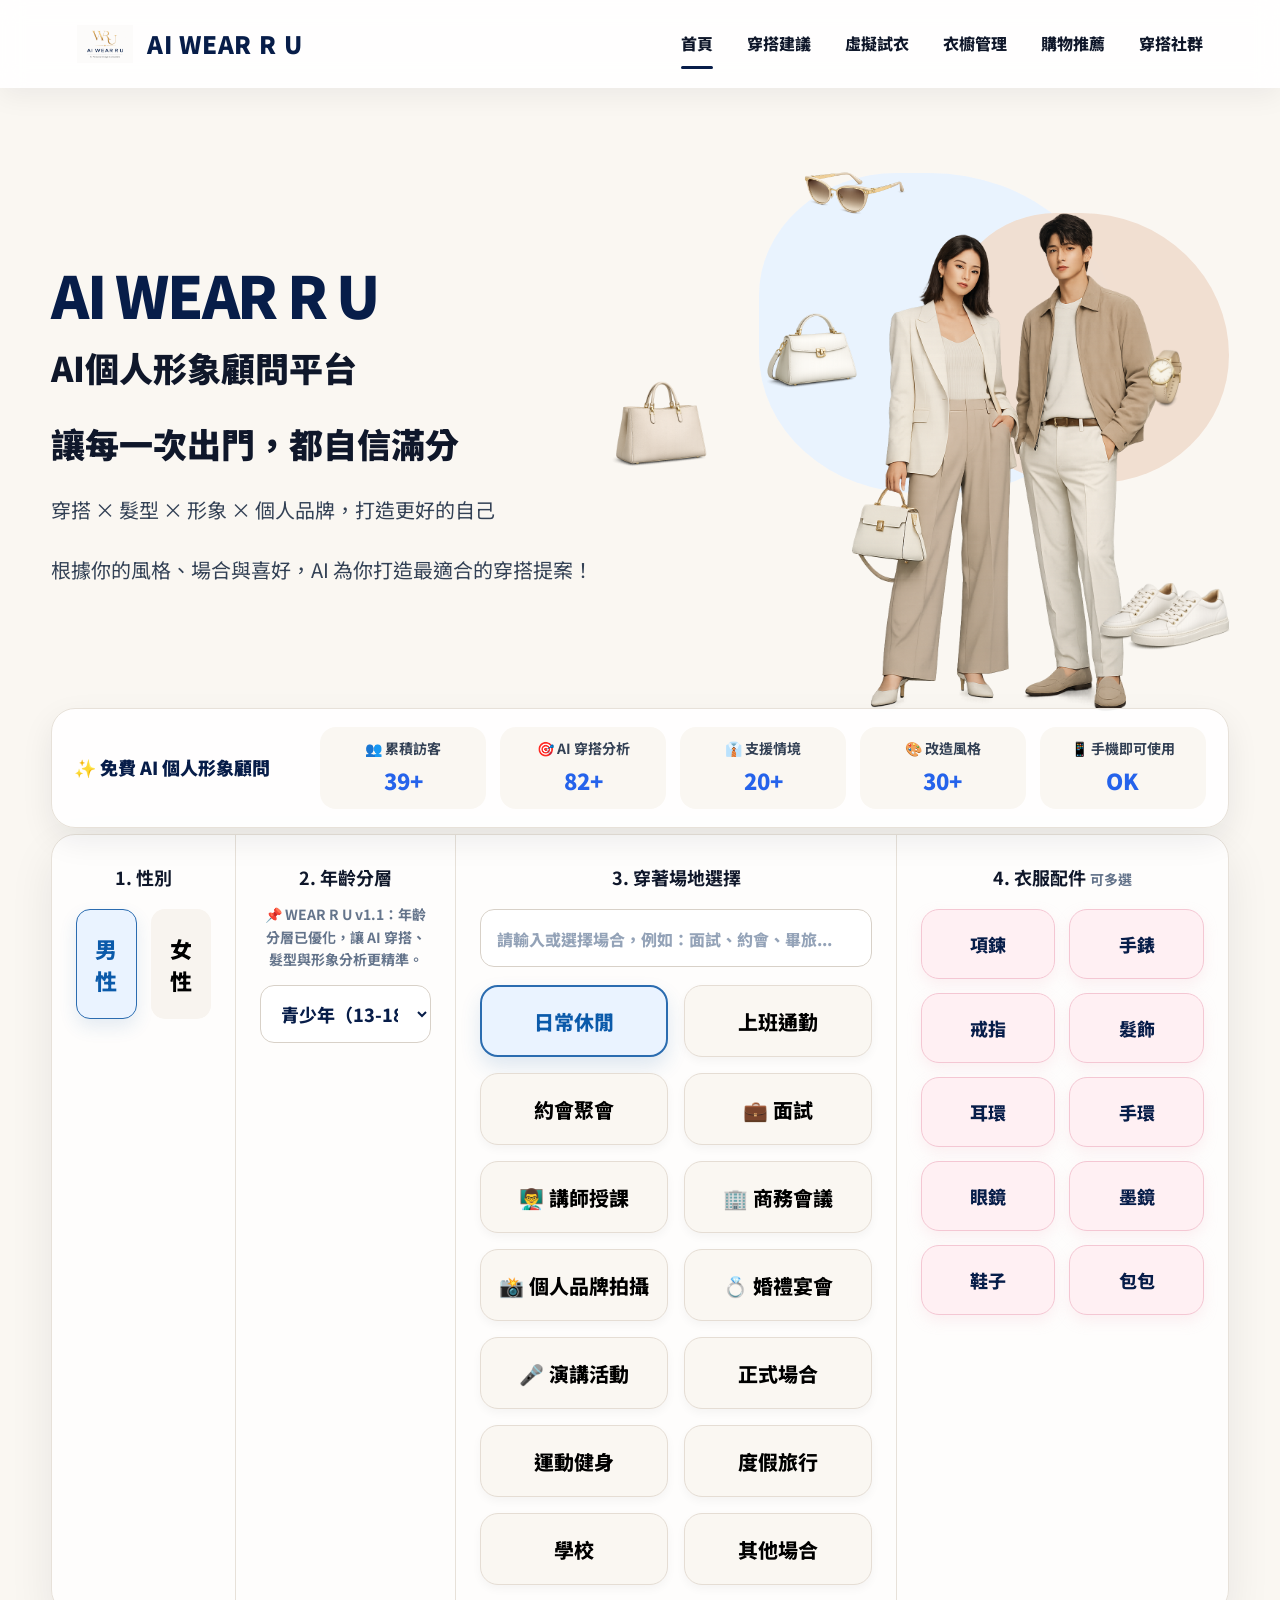
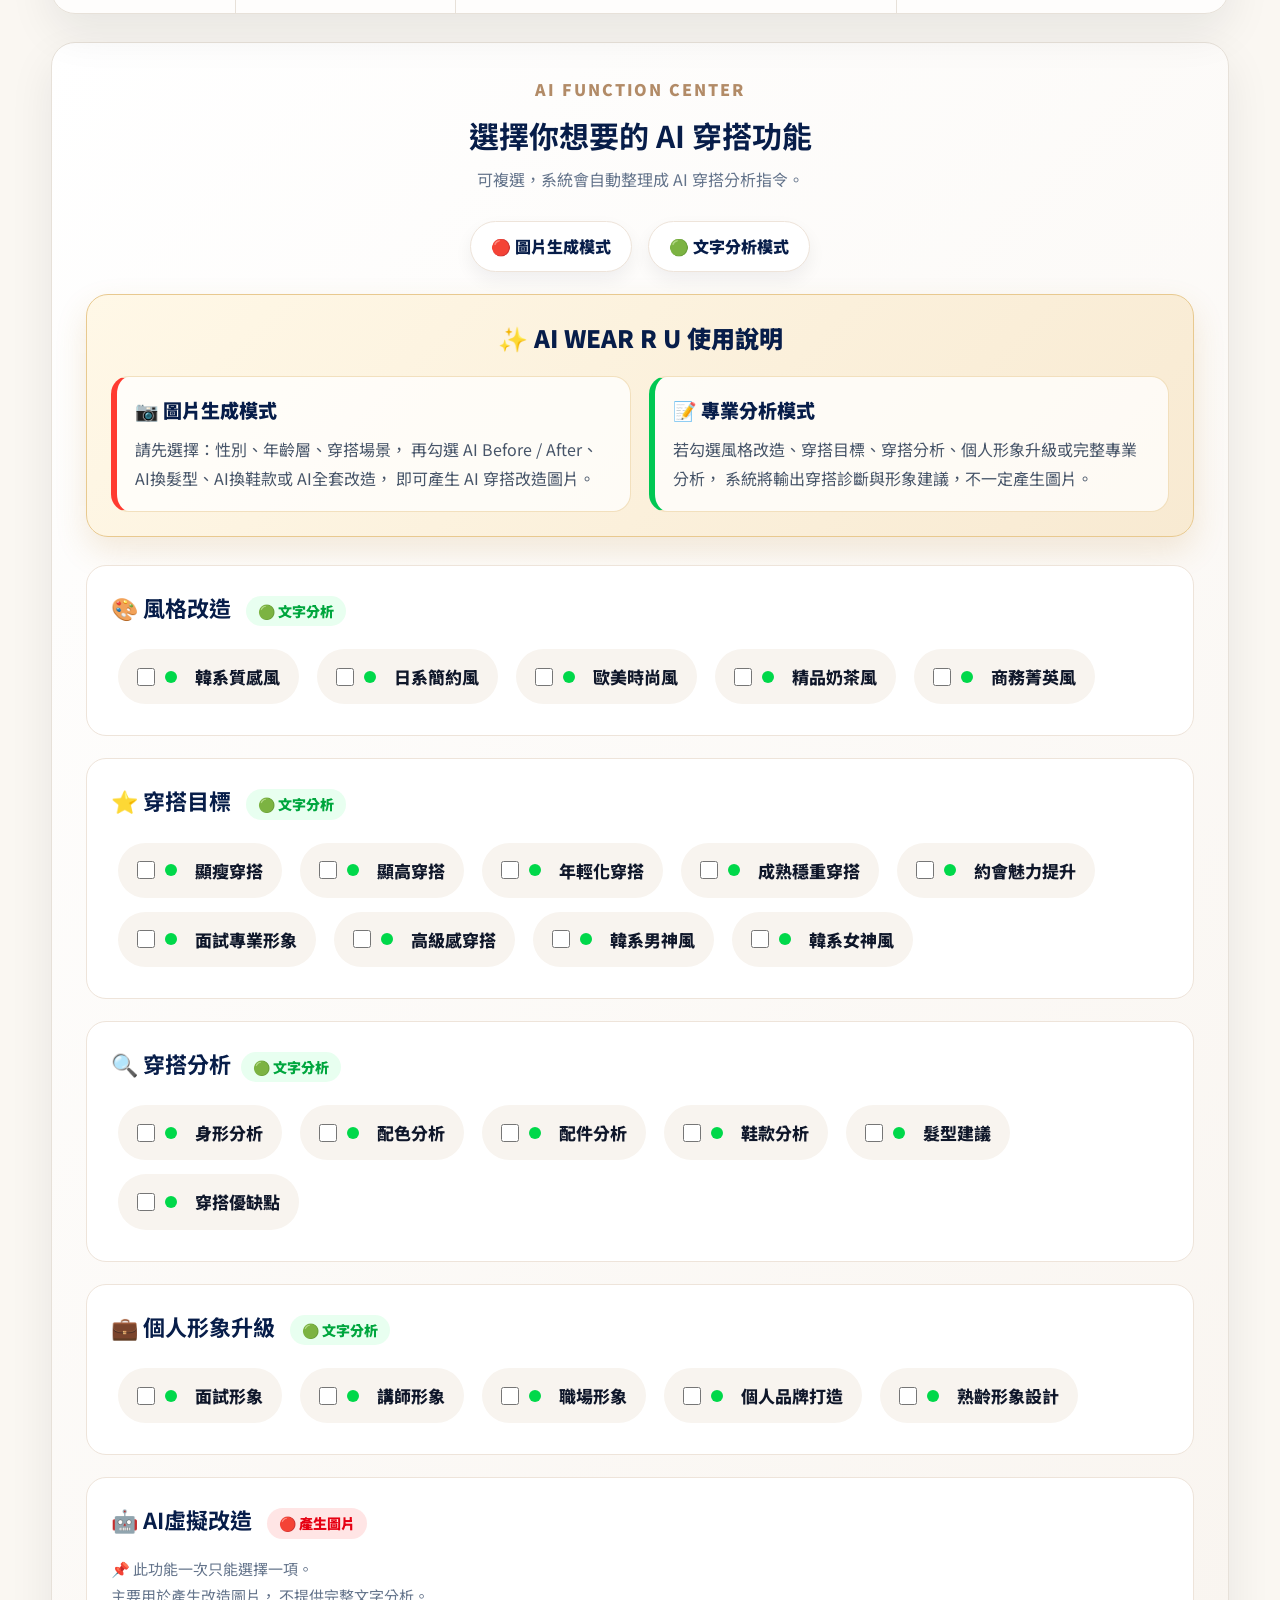
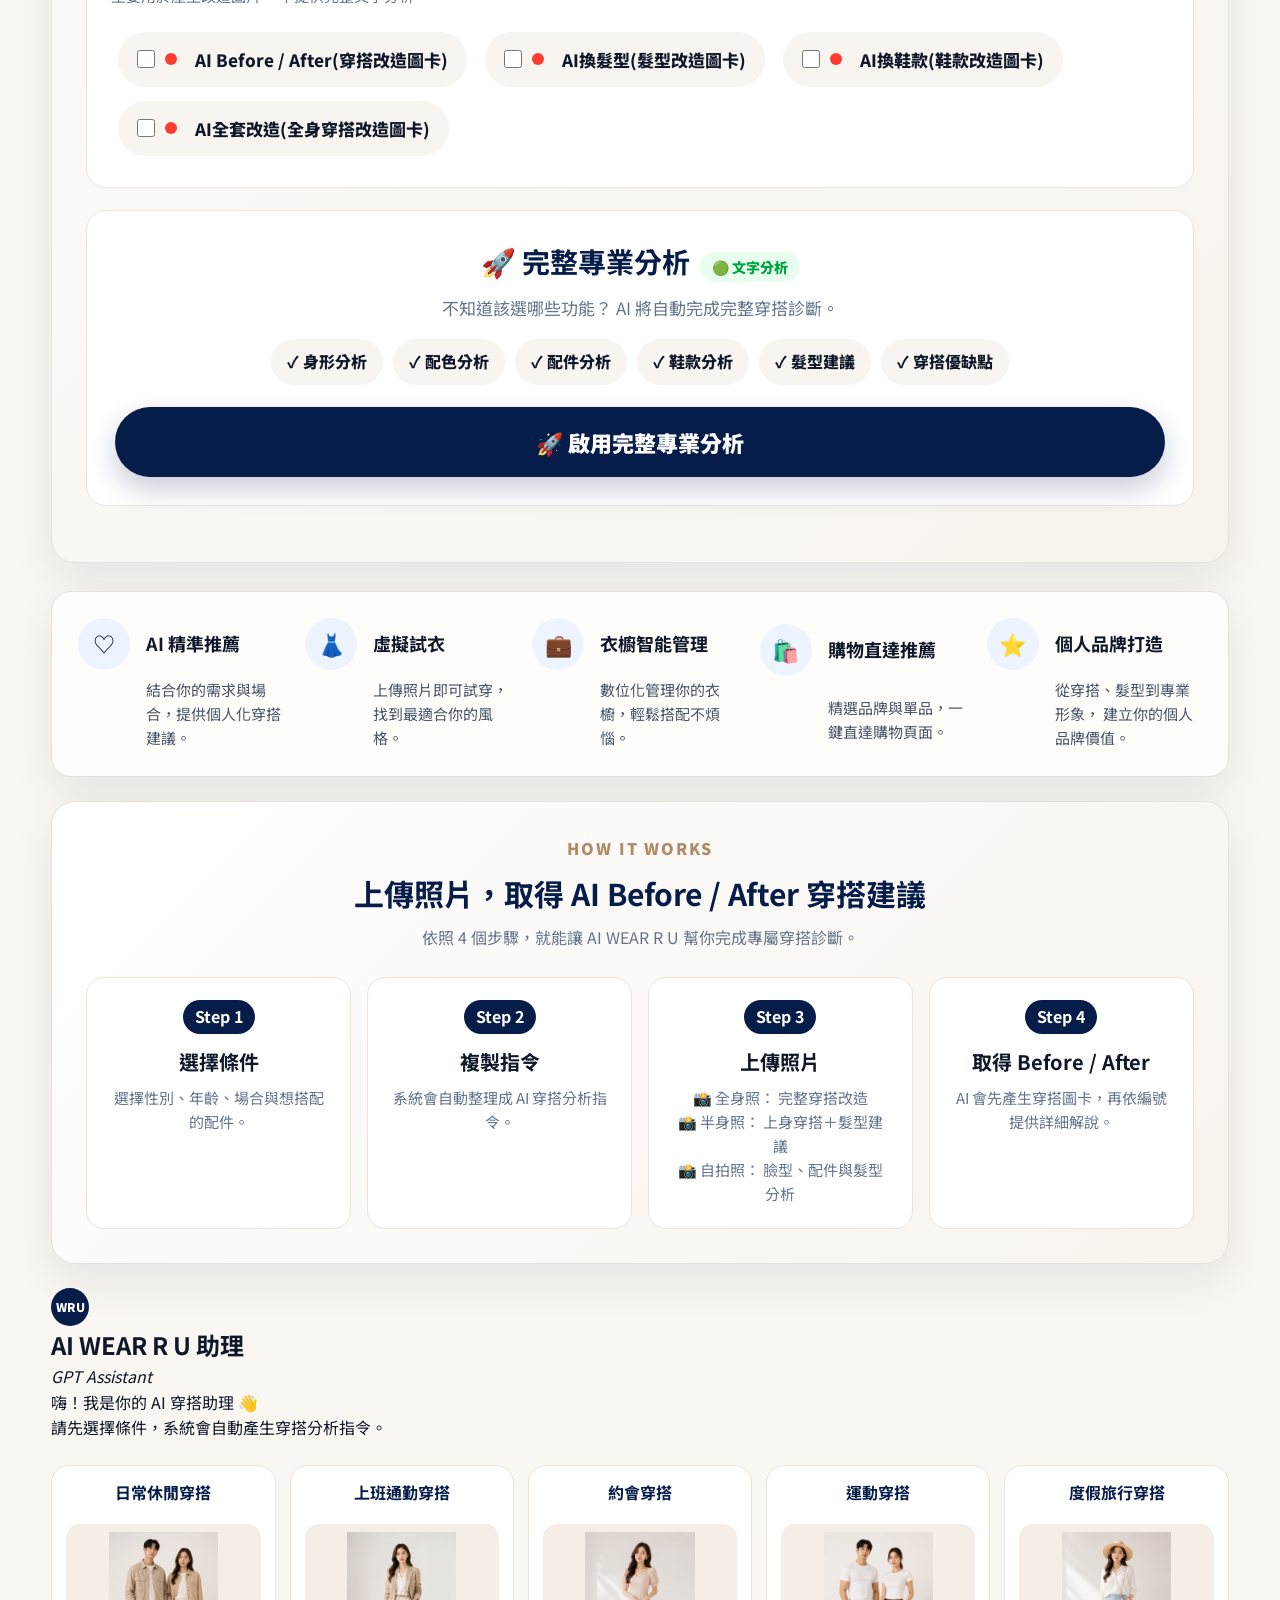
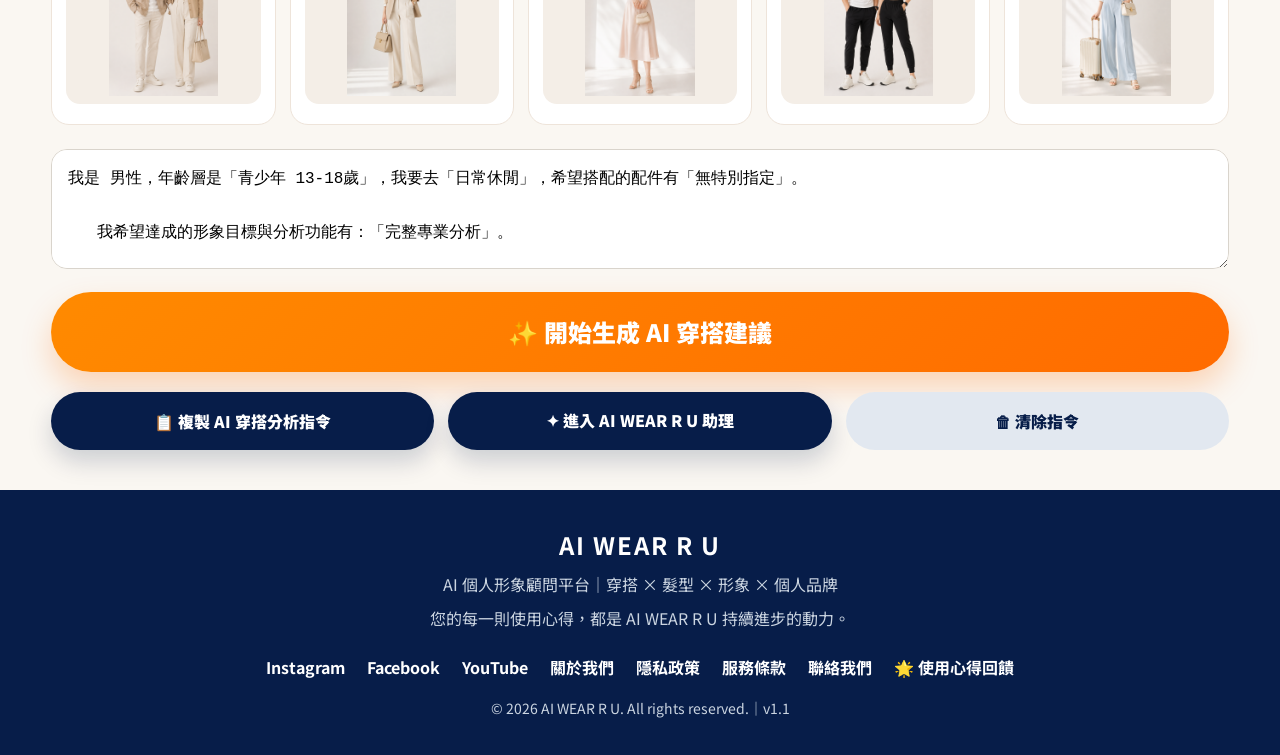
==== commit f035c001: "Add files via upload" ====
--- a/index.html
+++ b/index.html
@@ -554,13 +554,6 @@
 
         </div>
 
-          <button
-            class="generate-final-btn"
-            id="generatePrompt">
-
-            ✨ 開始生成 AI 穿搭建議
-
-          </button>
 
        </section>
 
@@ -669,6 +662,13 @@
       <textarea id="promptPreview" placeholder="系統會自動產生穿搭指令，也可以自行修改內容..."></textarea>
     </div>
 
+          <button
+            class="generate-final-btn"
+            id="generatePrompt">
+
+            ✨ 開始生成 AI 穿搭建議
+
+          </button>
     <div class="v3-actions">
       <button id="copyPromptBtn" class="locked-btn">
         📋 複製 AI 穿搭分析指令
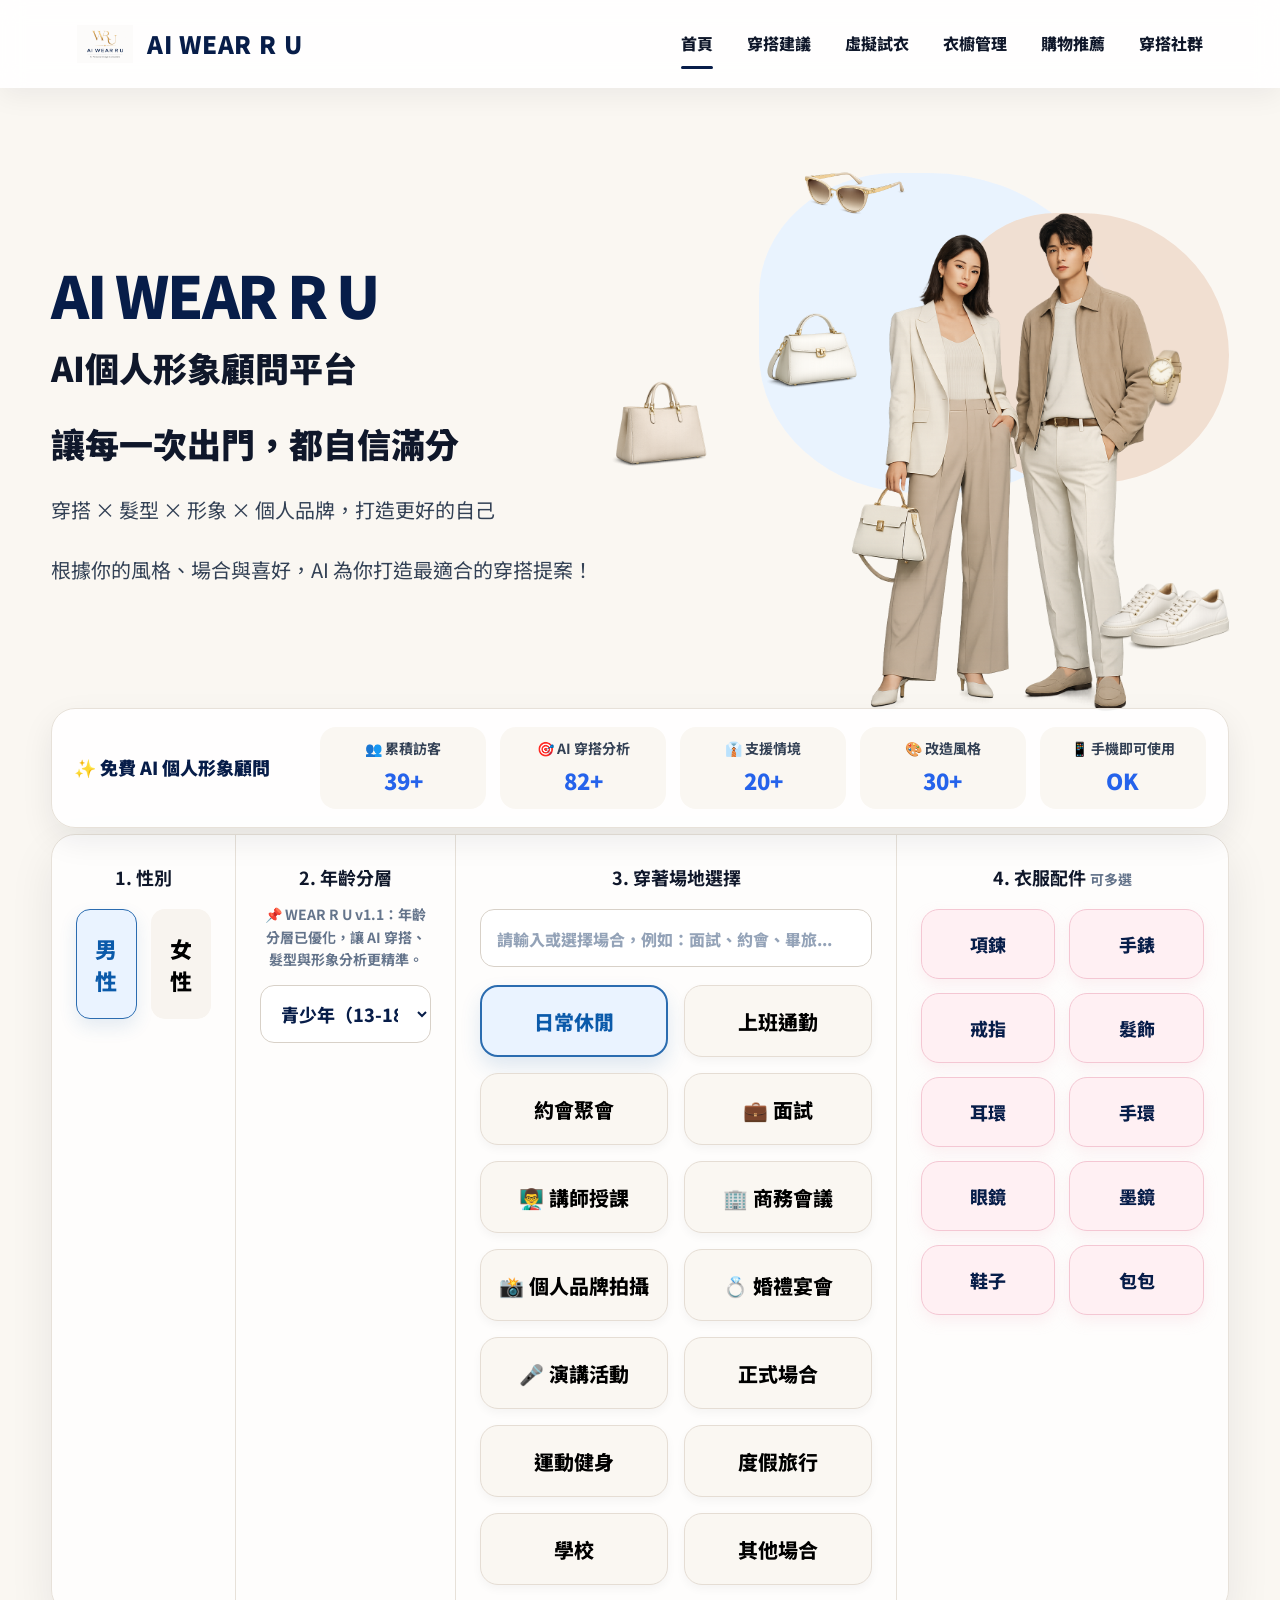
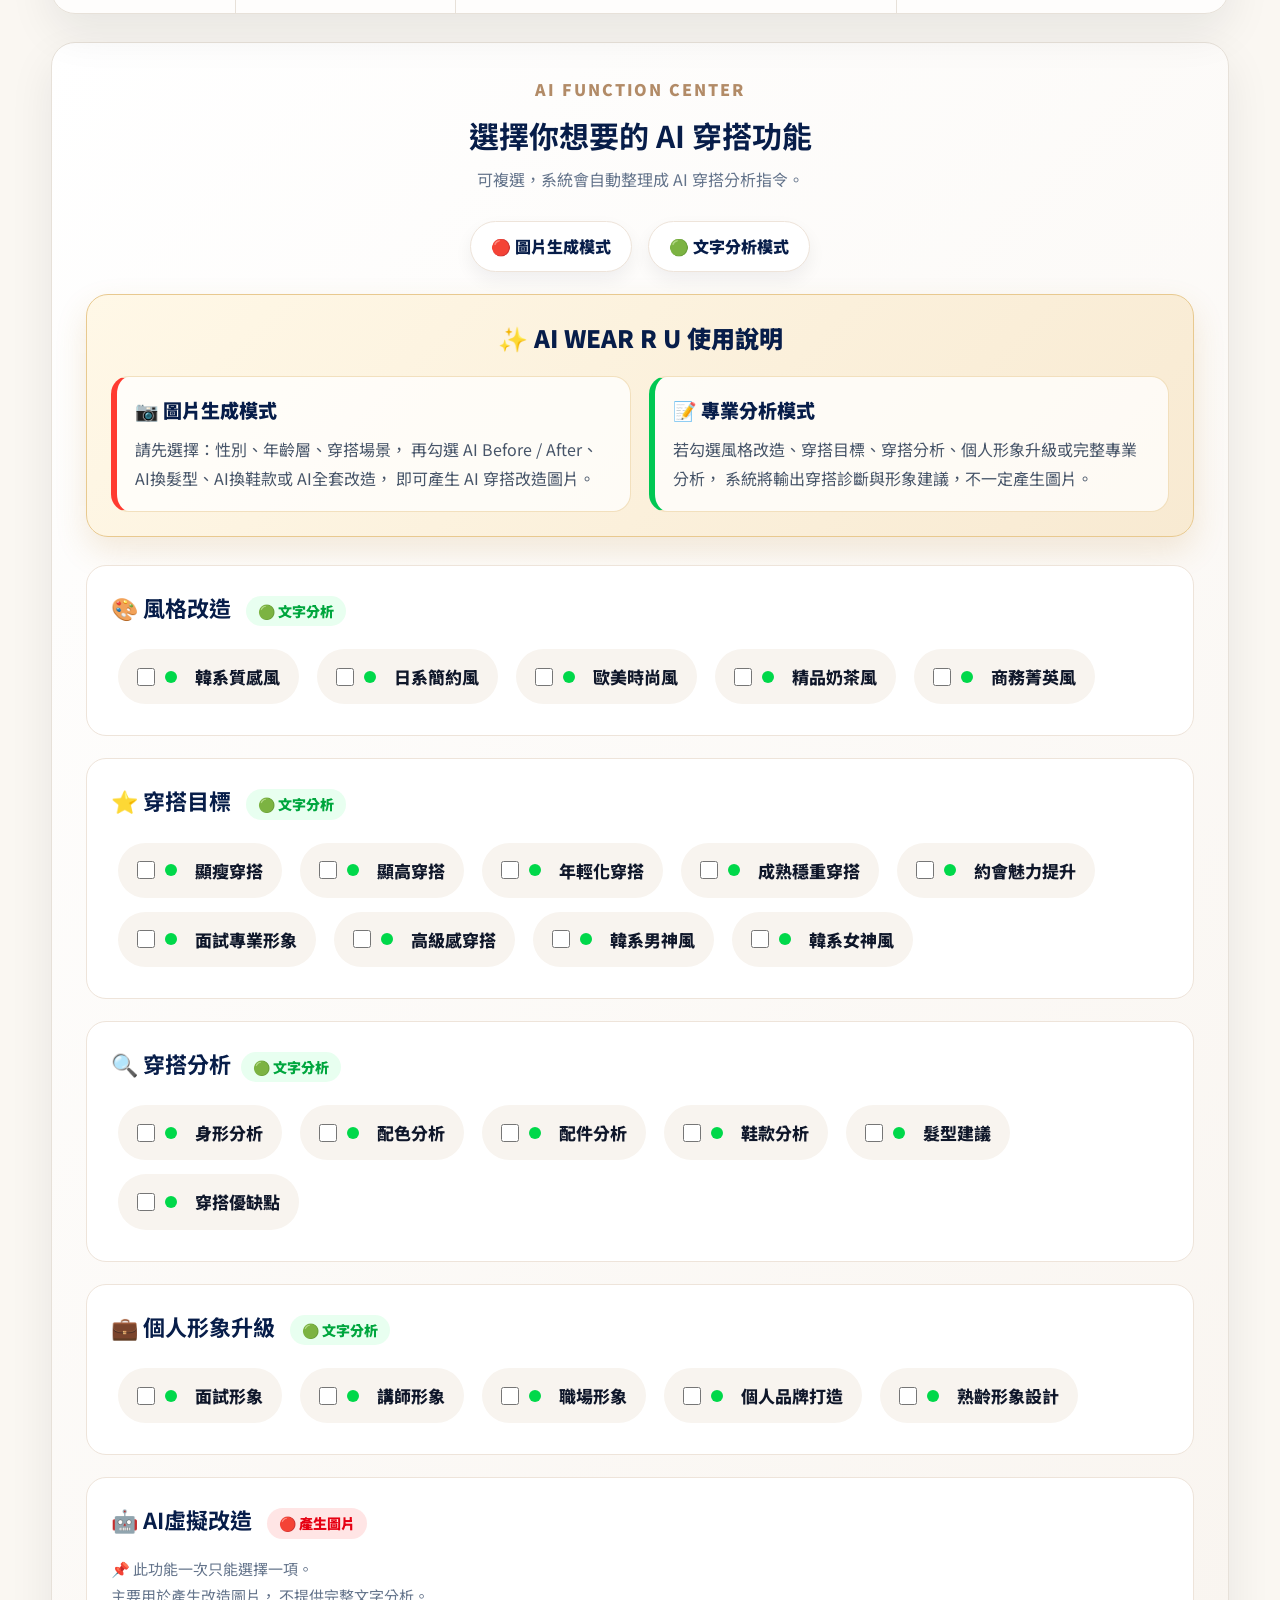
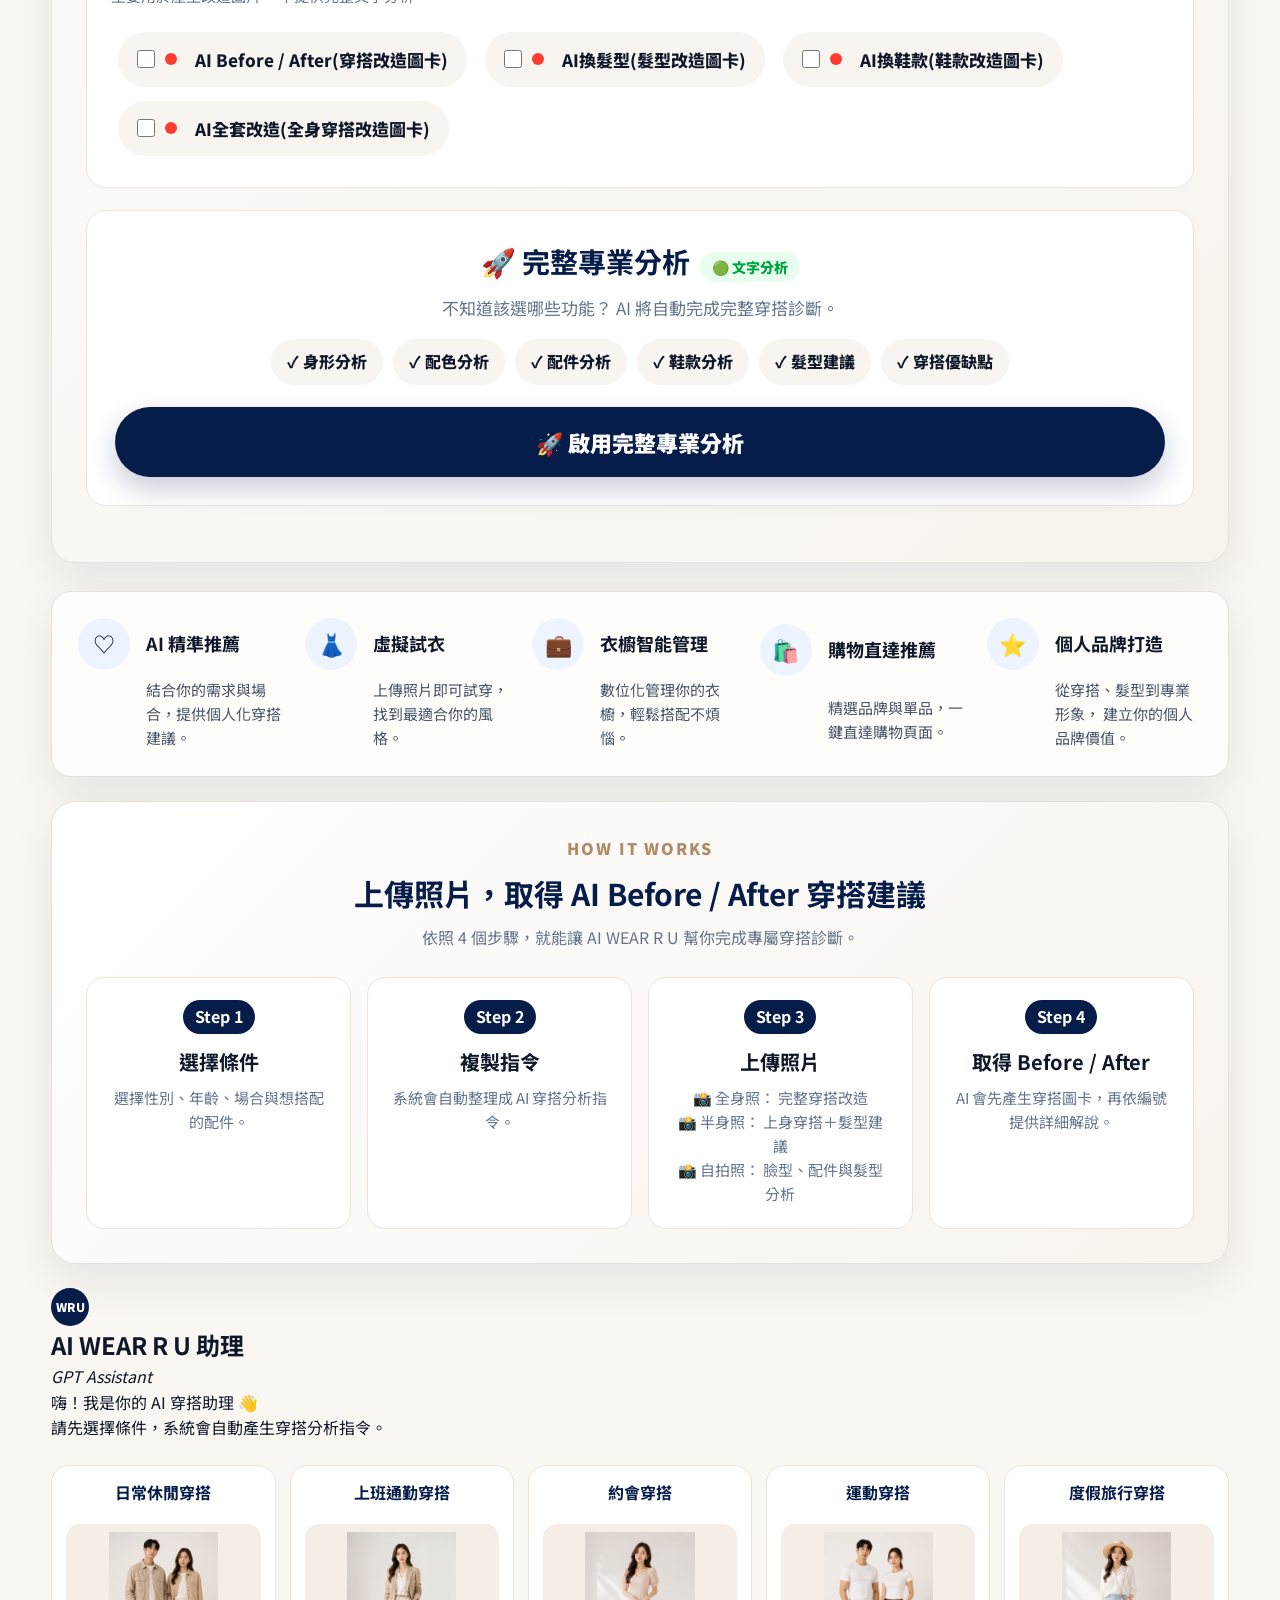
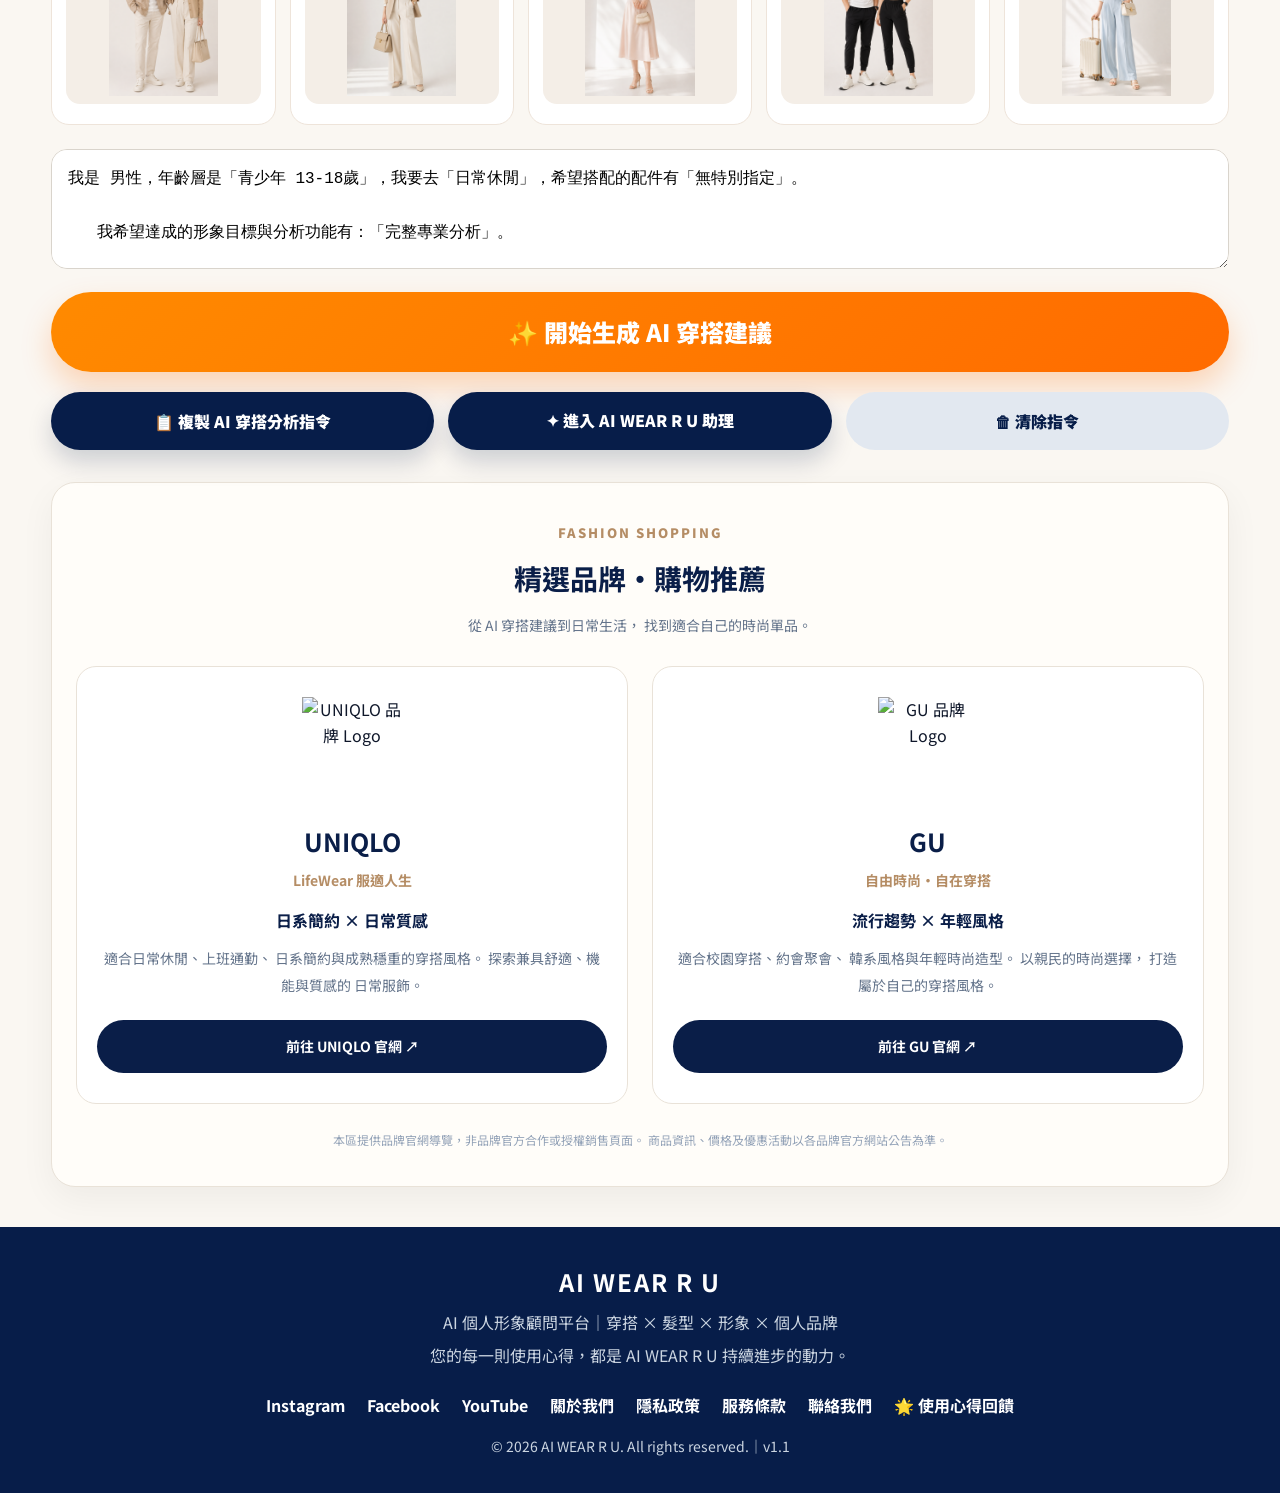
==== commit 13e52c8c: "Add files via upload" ====
--- a/index.html
+++ b/index.html
@@ -105,6 +105,149 @@
       text-align:center;
       line-height:1.6;
     }
+
+    
+/* ===== 精選品牌購物推薦 ===== */
+
+#shop {
+  scroll-margin-top: 100px;
+}
+
+.shop-section {
+  margin: 32px auto;
+  padding: 36px 24px;
+  background: #fffdf9;
+  border: 1px solid #e9e2d8;
+  border-radius: 24px;
+  box-shadow: 0 12px 35px rgba(0,0,0,0.05);
+  box-sizing: border-box;
+}
+
+.shop-head {
+  text-align: center;
+  margin-bottom: 28px;
+}
+
+.shop-head span {
+  color: #b58d65;
+  font-size: 13px;
+  font-weight: 900;
+  letter-spacing: 2px;
+}
+
+.shop-head h2 {
+  color: #0a1e48;
+  font-size: 28px;
+  margin: 12px 0;
+}
+
+.shop-head p {
+  color: #64748b;
+  font-size: 14px;
+  line-height: 1.8;
+}
+
+.shop-grid {
+  display: grid;
+  grid-template-columns: repeat(2, minmax(0, 1fr));
+  gap: 24px;
+}
+
+.shop-brand-card {
+  background: #ffffff;
+  border: 1px solid #e9e2d8;
+  border-radius: 20px;
+  padding: 30px 20px;
+  text-align: center;
+  display: flex;
+  flex-direction: column;
+  align-items: center;
+  transition: transform .25s ease,
+              box-shadow .25s ease;
+}
+
+.shop-brand-card:hover {
+  transform: translateY(-5px);
+  box-shadow: 0 12px 30px rgba(0,0,0,0.08);
+}
+
+.shop-brand-logo {
+  width: 100px;
+  height: 100px;
+  object-fit: contain;
+  margin-bottom: 16px;
+}
+
+.shop-brand-card h3 {
+  color: #0a1e48;
+  font-size: 25px;
+  margin: 8px 0;
+}
+
+.shop-brand-slogan {
+  color: #b58d65;
+  font-size: 14px;
+  font-weight: 700;
+}
+
+.shop-brand-style {
+  color: #0a1e48;
+  font-size: 16px;
+  font-weight: 700;
+  margin-top: 16px;
+}
+
+.shop-brand-desc {
+  color: #64748b;
+  font-size: 14px;
+  line-height: 1.9;
+  margin: 12px 0 22px;
+}
+
+.shop-brand-btn {
+  display: block;
+  width: 100%;
+  box-sizing: border-box;
+  padding: 15px 20px;
+  margin-top: auto;
+  background: #0a1e48;
+  color: #ffffff;
+  border-radius: 50px;
+  text-decoration: none;
+  font-size: 14px;
+  font-weight: 700;
+  transition: background .2s ease;
+}
+
+.shop-brand-btn:hover {
+  background: #254473;
+  color: #ffffff;
+}
+
+.shop-disclaimer {
+  margin-top: 25px;
+  text-align: center;
+  color: #94a3b8;
+  font-size: 12px;
+  line-height: 1.8;
+}
+
+@media (max-width: 600px) {
+  .shop-grid {
+    grid-template-columns: 1fr;
+  }
+
+  .shop-section {
+    padding: 25px 16px;
+  }
+
+  .shop-head h2 {
+    font-size: 24px;
+  }
+}
+ 
+
+
   </style>
 </head>
 <body>
@@ -693,6 +836,112 @@
 </section>
 
 
+<!-- ===== 精選品牌購物推薦 ===== -->
+
+<section id="shop" class="shop-section section-shell">
+
+  <div class="shop-head">
+    <span>FASHION SHOPPING</span>
+
+    <h2>精選品牌・購物推薦</h2>
+
+    <p>
+      從 AI 穿搭建議到日常生活，
+      找到適合自己的時尚單品。
+    </p>
+  </div>
+
+  <div class="shop-grid">
+
+    <!-- UNIQLO 品牌推薦 -->
+
+    <article class="shop-brand-card">
+
+      <img
+        src="./assets/uniqlo-logo.png"
+        alt="UNIQLO 品牌 Logo"
+        class="shop-brand-logo"
+        loading="lazy"
+      >
+
+      <h3>UNIQLO</h3>
+
+      <div class="shop-brand-slogan">
+        LifeWear 服適人生
+      </div>
+
+      <div class="shop-brand-style">
+        日系簡約 × 日常質感
+      </div>
+
+      <p class="shop-brand-desc">
+        適合日常休閒、上班通勤、
+        日系簡約與成熟穩重的穿搭風格。
+        探索兼具舒適、機能與質感的
+        日常服飾。
+      </p>
+
+      <a
+        href="https://www.uniqlo.com/tw/zh_TW/c/feature.html"
+        target="_blank"
+        rel="noopener noreferrer"
+        class="shop-brand-btn"
+      >
+        前往 UNIQLO 官網 ↗
+      </a>
+
+    </article>
+
+    <!-- GU 品牌推薦 -->
+
+    <article class="shop-brand-card">
+
+      <img
+        src="./assets/gu-logo.png"
+        alt="GU 品牌 Logo"
+        class="shop-brand-logo"
+        loading="lazy"
+      >
+
+      <h3>GU</h3>
+
+      <div class="shop-brand-slogan">
+        自由時尚・自在穿搭
+      </div>
+
+      <div class="shop-brand-style">
+        流行趨勢 × 年輕風格
+      </div>
+
+      <p class="shop-brand-desc">
+        適合校園穿搭、約會聚會、
+        韓系風格與年輕時尚造型。
+        以親民的時尚選擇，
+        打造屬於自己的穿搭風格。
+      </p>
+
+      <a
+        href="https://www.gu-global.com/tw/zh_TW/"
+        target="_blank"
+        rel="noopener noreferrer"
+        class="shop-brand-btn"
+      >
+        前往 GU 官網 ↗
+      </a>
+
+    </article>
+
+  </div>
+
+  <p class="shop-disclaimer">
+    本區提供品牌官網導覽，非品牌官方合作或授權銷售頁面。
+    商品資訊、價格及優惠活動以各品牌官方網站公告為準。
+  </p>
+
+</section>
+
+<!-- ===== 購物推薦結束 ===== -->
+
 
   </main>
 
